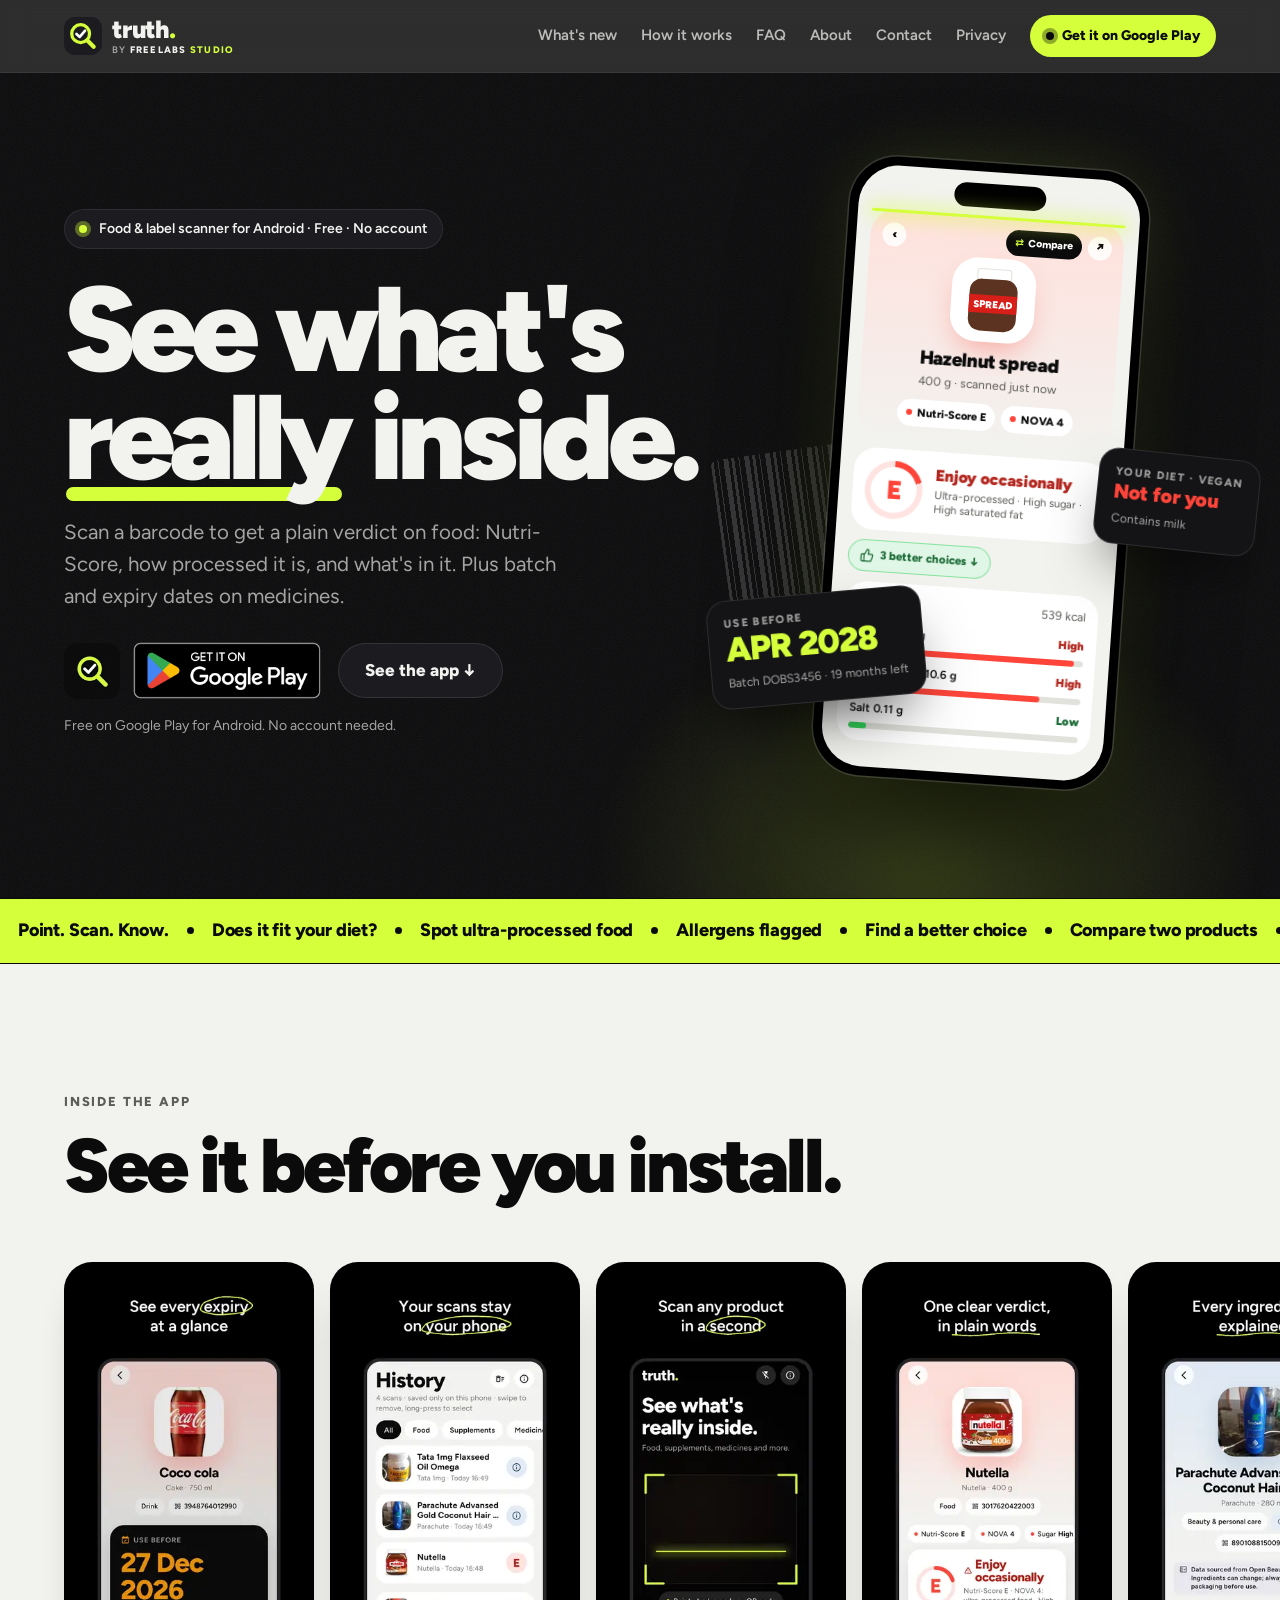
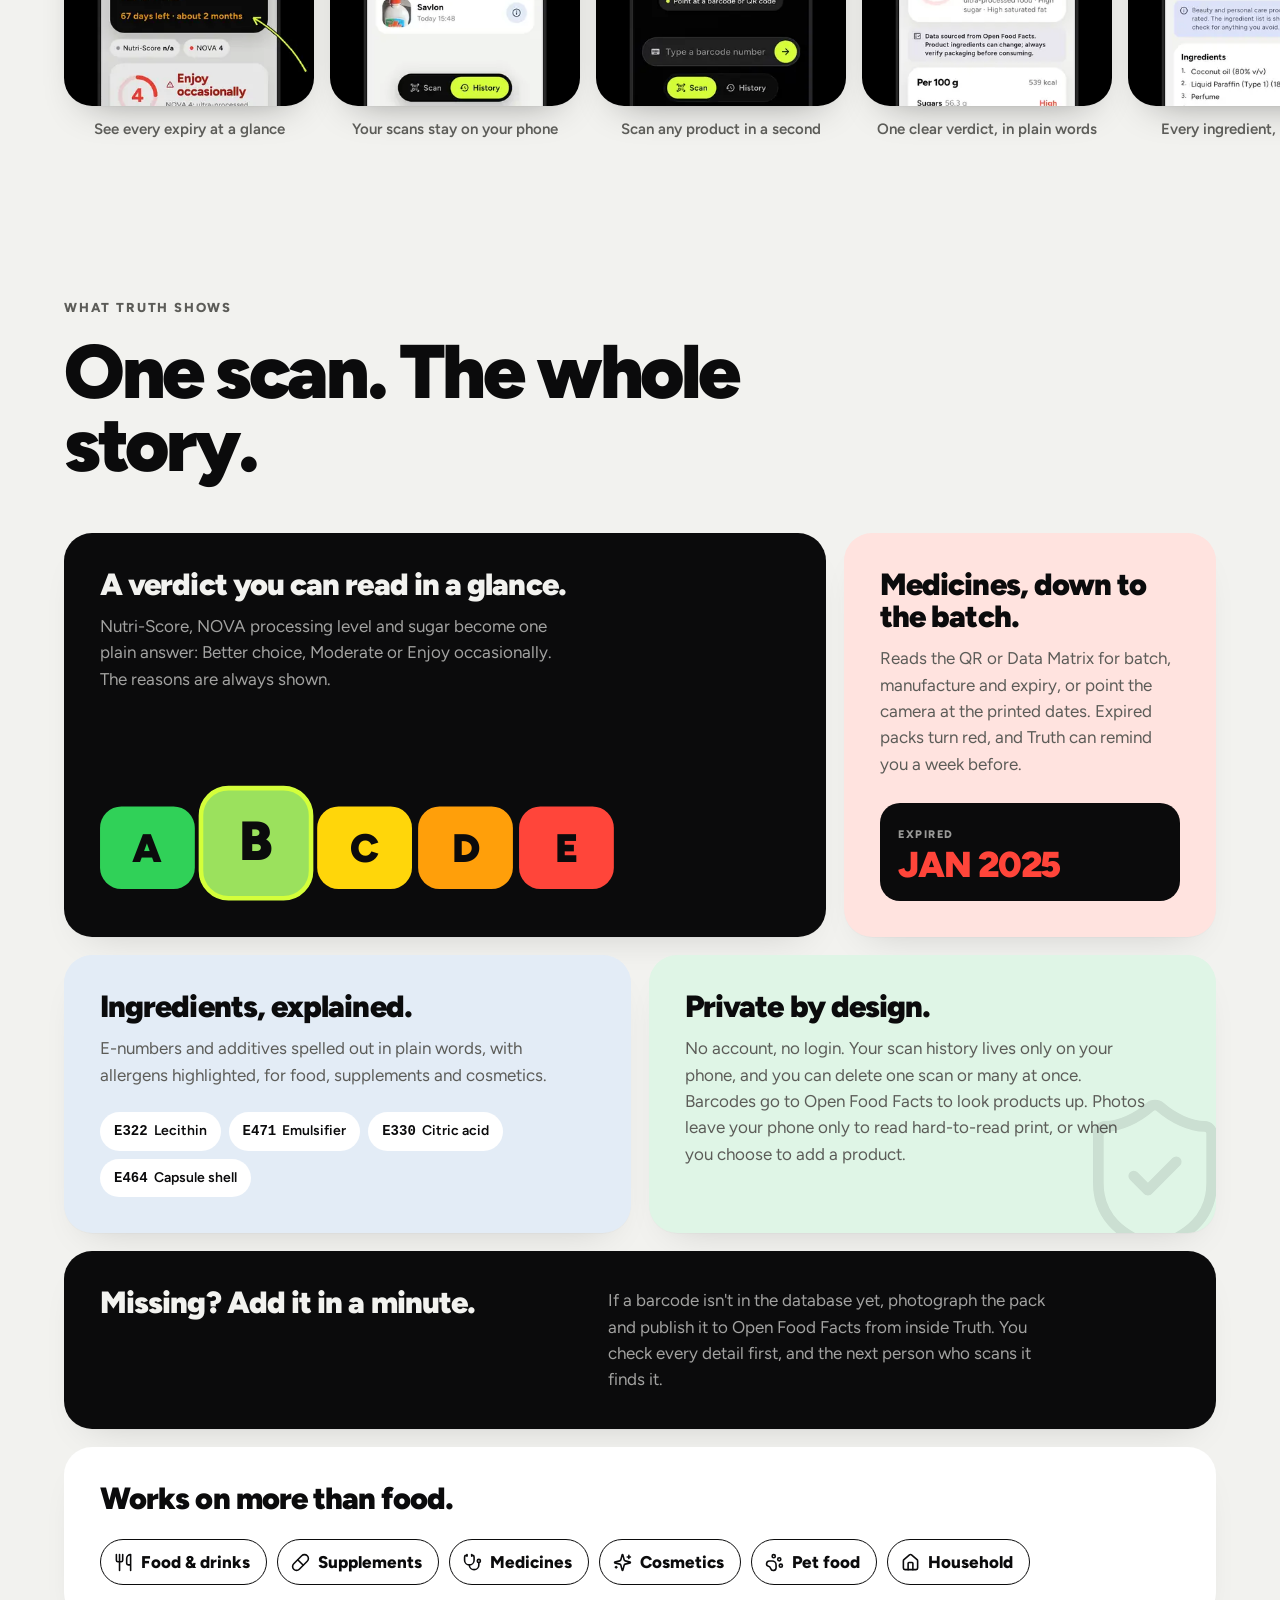
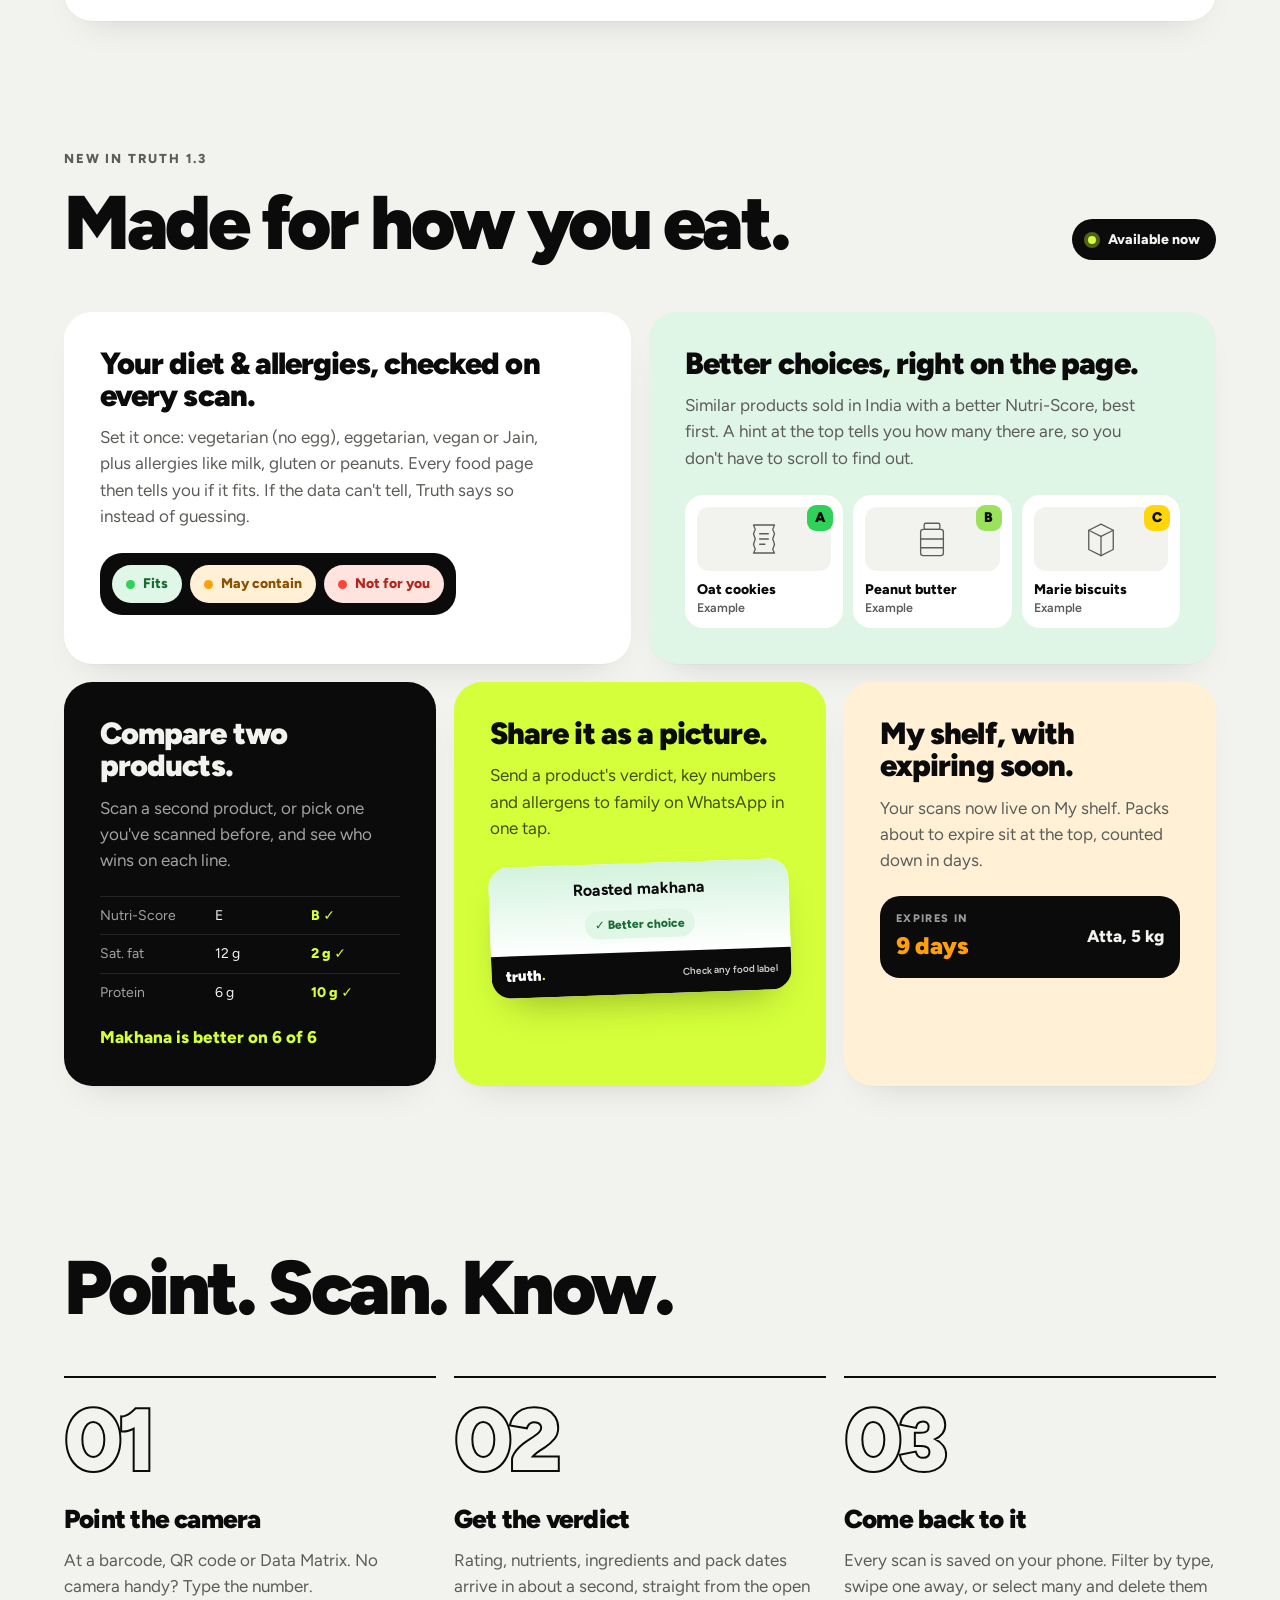
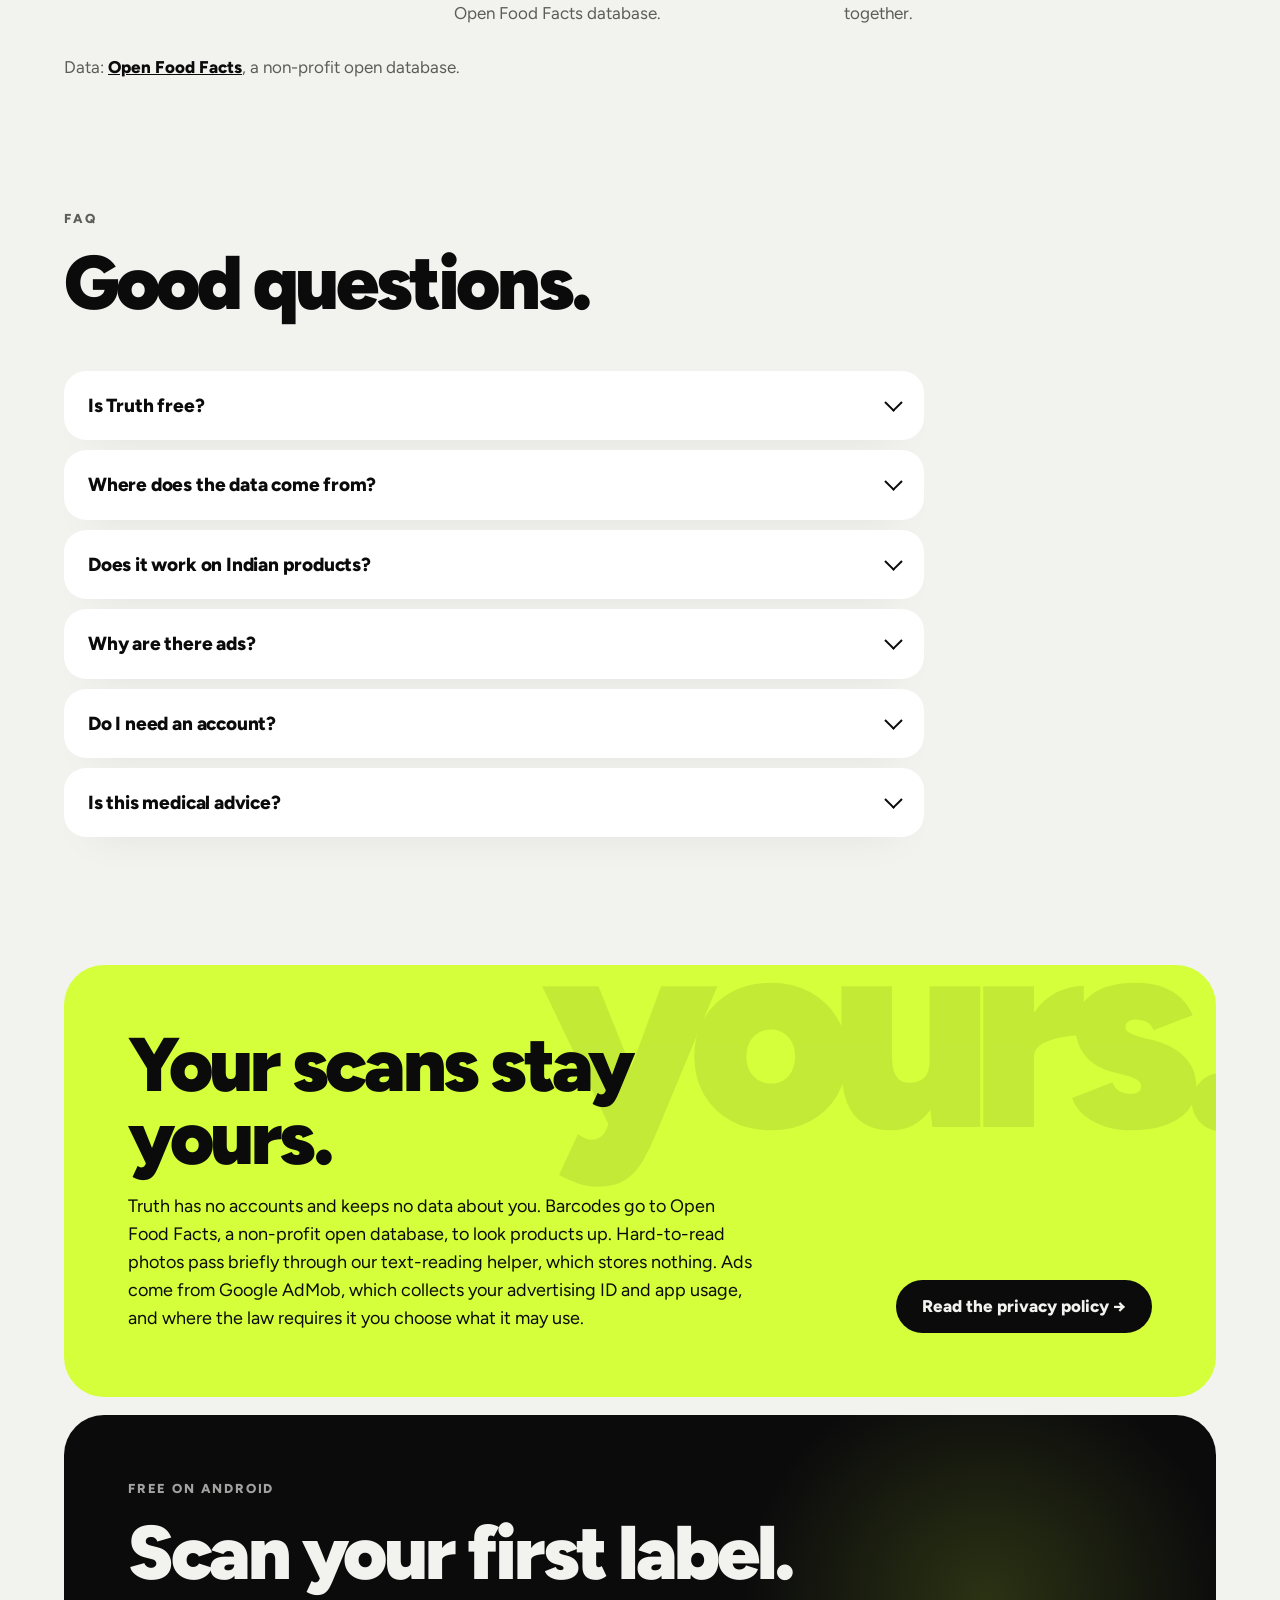
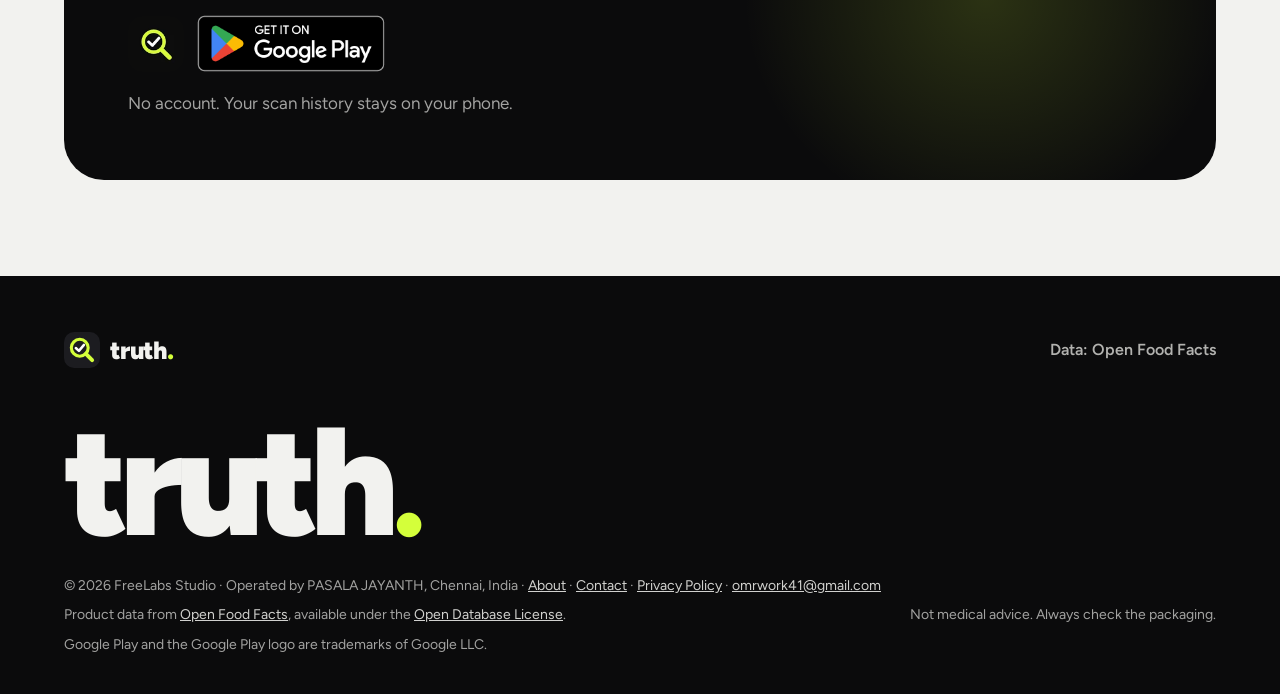
==== index.html @ 81591781 "Site redesign pass: real Play screenshots, official Play badge, restyled studio name, FAQ, shared na" ====
<!doctype html>
<html lang="en">
<head>
<meta charset="utf-8">
<meta name="viewport" content="width=device-width, initial-scale=1">
<title>Truth: See what's really inside</title>
<meta name="description" content="Truth by FreeLabs Studio scans barcodes and QR codes: a clear verdict on food, whether it fits your diet and allergies, better choices, and batch and expiry on medicines. Free, no account.">
<meta name="theme-color" content="#0B0B0C">
<link rel="canonical" href="https://truth.freefinance.site/">
<meta property="og:type" content="website">
<meta property="og:site_name" content="Truth">
<meta property="og:title" content="Truth: See what's really inside">
<meta property="og:description" content="Scan any barcode. Get the verdict, the ingredients and the expiry, in about a second.">
<meta property="og:url" content="https://truth.freefinance.site/">
<meta property="og:image" content="https://truth.freefinance.site/assets/og.png">
<meta property="og:image:width" content="1200">
<meta property="og:image:height" content="630">
<meta property="og:image:alt" content="Truth logo beside the Truth app's scan screen, with the words See what's really inside">
<meta name="twitter:card" content="summary_large_image">
<link rel="icon" href="data:image/svg+xml,%3Csvg xmlns='http://www.w3.org/2000/svg' viewBox='0 0 64 64'%3E%3Crect width='64' height='64' rx='18' fill='%230B0B0C'/%3E%3Ccircle cx='28' cy='28' r='15' fill='none' stroke='%23D4FF3A' stroke-width='5.5'/%3E%3Cpath d='M39 39 L50 50' stroke='%23D4FF3A' stroke-width='7' stroke-linecap='round'/%3E%3Cpath d='M21 28.5 L26.5 33.5 L35.5 23' fill='none' stroke='%23fff' stroke-width='4.5' stroke-linecap='round' stroke-linejoin='round'/%3E%3C/svg%3E">
<link rel="icon" href="favicon.svg" type="image/svg+xml">
<link rel="alternate icon" href="favicon.ico" sizes="32x32">
<link rel="apple-touch-icon" href="apple-touch-icon.png">
<link rel="manifest" href="site.webmanifest">
<link rel="preconnect" href="https://fonts.googleapis.com">
<link rel="preconnect" href="https://fonts.gstatic.com" crossorigin>
<link href="https://fonts.googleapis.com/css2?family=Figtree:wght@400;600;800;900&display=swap" rel="stylesheet">
<script>document.documentElement.classList.add('js');</script>
<style>
  :root {
    --ink: #0B0B0C; --ink-2: #141416; --glass: #1C1C20; --paper: #F2F2EF; --card: #FFFFFF;
    --volt: #D4FF3A; --red: #FF453A; --green: #30D158; --amber: #FF9F0A; --blue: #5E8BC4;
    --muted: #5C5C58; --line: #E2E2DC; --on-ink-2: rgba(242,242,239,.66);
    --pad: clamp(20px, 5vw, 64px); --max: 1320px;
    --radius: 28px;
  }
  * { box-sizing: border-box; }
  html { -webkit-text-size-adjust: 100%; scroll-behavior: smooth; }
  body { margin: 0; background: var(--paper); color: var(--ink); font-family: Figtree, system-ui, sans-serif; font-size: 17px; line-height: 1.55; overflow-x: hidden; }
  a { color: inherit; }
  .wrap { max-width: var(--max); margin: 0 auto; padding-inline: var(--pad); }
  .eyebrow { font-size: 13px; font-weight: 800; letter-spacing: .14em; text-transform: uppercase; color: var(--muted); margin: 0 0 18px; }
  .ic { width: 24px; height: 24px; fill: none; stroke: currentColor; stroke-width: 2; stroke-linecap: round; stroke-linejoin: round; flex: none; }

  /* ---------- hero ---------- */
  .hero { position: relative; background: var(--ink); color: var(--paper); overflow: hidden; isolation: isolate; }
  .hero::before { /* volt glow */
    content: ""; position: absolute; inset: auto -10% -40% 35%; height: 90%; z-index: -1;
    background: radial-gradient(closest-side, rgba(212,255,58,.20), transparent 70%); filter: blur(10px);
  }
  .hero::after { /* grain */
    content: ""; position: absolute; inset: 0; z-index: -1; opacity: .07; pointer-events: none;
    background-image: url("data:image/svg+xml,%3Csvg xmlns='http://www.w3.org/2000/svg' width='160' height='160'%3E%3Cfilter id='n'%3E%3CfeTurbulence type='fractalNoise' baseFrequency='.9' numOctaves='2' stitchTiles='stitch'/%3E%3C/filter%3E%3Crect width='100%25' height='100%25' filter='url(%23n)'/%3E%3C/svg%3E");
  }
  .hero-grid { display: grid; grid-template-columns: 1.15fr .85fr; align-items: center; gap: 48px; padding-top: clamp(40px, 7vw, 96px); padding-bottom: clamp(64px, 9vw, 128px); }
  .badge { display: inline-flex; align-items: center; gap: 12px; background: var(--glass); border: 1px solid rgba(255,255,255,.08); color: var(--paper); font-size: 14px; font-weight: 600; padding: 8px 14px; border-radius: 999px; }
  h1 { font-size: clamp(54px, 9.4vw, 138px); line-height: .9; letter-spacing: -.055em; font-weight: 900; margin: 26px 0 26px; }
  h1 .hl { position: relative; white-space: nowrap; }
  h1 .hl::after { content: ""; position: absolute; left: .02em; right: .04em; bottom: .06em; height: .12em; background: var(--volt); border-radius: 999px; transform-origin: left; animation: draw 1s .7s cubic-bezier(.2,.8,.2,1) both; z-index: -1; }
  .lede { font-size: clamp(18px, 1.6vw, 21px); color: var(--on-ink-2); max-width: 38ch; margin: 0 0 30px; }
  .get-row { display: flex; flex-wrap: wrap; align-items: center; gap: 14px; }
  .app-icon { width: 56px; height: 56px; border-radius: 14px; display: block; }
  .ctas { display: flex; flex-wrap: wrap; align-items: center; gap: 12px 18px; }
  .btn { display: inline-flex; align-items: center; justify-content: center; gap: 10px; font: 800 17px/1 Figtree, sans-serif; padding: 18px 26px; border-radius: 999px; text-decoration: none; transition: transform .15s ease, background .2s; }
  .btn:active { transform: scale(.97); }
  .btn-glass { background: var(--glass); color: var(--paper); border: 1px solid rgba(255,255,255,.1); }
  .btn-glass:hover { background: #26262B; }
  .btn-ink { background: var(--ink); color: var(--paper); }
  .btn-ink:hover { background: #26262B; }
  .play-note { margin: 16px 0 0; font-size: 14px; color: rgba(242,242,239,.66); }

  /* ---------- phone ---------- */
  .stage { position: relative; display: grid; place-items: center; min-height: 600px; }
  .barcode { position: absolute; width: 78%; height: 150px; top: 44%; left: -6%; opacity: .16; transform: rotate(-8deg);
    background: repeating-linear-gradient(90deg, #fff 0 3px, transparent 3px 7px, #fff 7px 8px, transparent 8px 13px, #fff 13px 18px, transparent 18px 21px); border-radius: 6px; }
  .phone { position: relative; width: 300px; height: 620px; border-radius: 48px; background: #000; padding: 9px; transform: rotate(4deg);
    box-shadow: 0 0 0 1.5px rgba(255,255,255,.14), 0 50px 120px -20px rgba(0,0,0,.8), 0 0 80px -20px rgba(212,255,58,.25);
    animation: float 7s ease-in-out infinite; }
  .screen { position: relative; height: 100%; border-radius: 40px; overflow: hidden; background: var(--paper); color: var(--ink); padding: 44px 14px 14px; display: flex; flex-direction: column; gap: 10px; }
  .notch { position: absolute; top: 12px; left: 50%; width: 92px; height: 24px; margin-left: -46px; border-radius: 20px; background: #000; z-index: 3; }
  .p-hero { border-radius: 26px; padding: 12px 12px 14px; text-align: center; background: linear-gradient(180deg, #FFE1DC, var(--paper)); }
  .p-top { display: flex; align-items: center; gap: 6px; margin-bottom: 4px; }
  .p-top .tap { width: 24px; height: 24px; border-radius: 50%; background: rgba(255,255,255,.85); display: grid; place-items: center; font-size: 12px; font-weight: 900; }
  .p-top .sp { flex: 1; }
  .p-top .cmp { background: var(--ink); color: #fff; font-size: 10.5px; font-weight: 800; border-radius: 999px; padding: 5px 9px; display: inline-flex; gap: 4px; align-items: center; }
  .p-top .cmp i { color: var(--volt); font-style: normal; }
  .p-better { align-self: flex-start; background: #E0F6E6; color: #1B6B36; border: 1px solid rgba(48,209,88,.5); border-radius: 999px; padding: 6px 11px; font-size: 11.5px; font-weight: 800; display: inline-flex; gap: 6px; align-items: center; animation: up .8s 1.6s cubic-bezier(.2,.8,.2,1) both; }
  .p-better .ic { width: 14px; height: 14px; }
  .p-photo { width: 84px; height: 84px; margin: 2px auto 10px; border-radius: 26px; background: #fff; display: grid; place-items: center; box-shadow: 0 14px 30px -10px rgba(255,69,58,.45); }
  .p-name { font-weight: 900; font-size: 19px; letter-spacing: -.02em; line-height: 1.1; }
  .p-meta { font-size: 12px; color: var(--muted); margin-top: 3px; }
  .p-pills { display: flex; gap: 6px; justify-content: center; margin-top: 9px; }
  .p-pill { font-size: 11px; font-weight: 800; background: #fff; border-radius: 999px; padding: 5px 9px; display: inline-flex; gap: 5px; align-items: center; }
  .p-pill i { width: 6px; height: 6px; border-radius: 50%; background: var(--red); display: inline-block; }
  .p-card { background: #fff; border-radius: 22px; padding: 12px; }
  .verdict { display: flex; align-items: center; gap: 12px; }
  .ring { --p: 20; width: 58px; height: 58px; border-radius: 50%; flex: none; display: grid; place-items: center; position: relative;
    background: conic-gradient(var(--red) calc(var(--p) * 1%), rgba(255,69,58,.15) 0); animation: ring 1.4s .6s cubic-bezier(.2,.8,.2,1) both; }
  .ring::before { content: ""; position: absolute; inset: 6px; border-radius: 50%; background: #fff; }
  .ring span { position: relative; font-weight: 900; font-size: 26px; color: var(--red); }
  .v-title { font-weight: 900; font-size: 16px; color: #B3261E; letter-spacing: -.01em; line-height: 1.15; }
  .v-sub { font-size: 11px; color: var(--muted); line-height: 1.35; margin-top: 3px; }
  .meters h4 { margin: 0 0 8px; font-size: 14px; font-weight: 900; display: flex; justify-content: space-between; }
  .meters h4 span { font-weight: 400; color: var(--muted); font-size: 12px; }
  .m-row { margin-top: 9px; }
  .m-top { display: flex; justify-content: space-between; font-size: 11.5px; font-weight: 600; }
  .m-top b { font-weight: 900; }
  .m-bar { height: 6px; border-radius: 6px; background: var(--line); margin-top: 5px; overflow: hidden; }
  .m-bar i { display: block; height: 100%; border-radius: 6px; transform-origin: left; animation: grow 1.2s cubic-bezier(.2,.8,.2,1) both; }
  .scanline { position: absolute; left: 14px; right: 14px; height: 3px; border-radius: 3px; background: var(--volt); z-index: 4;
    box-shadow: 0 0 18px 4px rgba(212,255,58,.55); animation: sweep 3.2s ease-in-out infinite; }
  .float-card { position: absolute; z-index: 5; background: var(--ink-2); border: 1px solid rgba(255,255,255,.1); color: var(--paper); border-radius: 20px; padding: 14px 16px; box-shadow: 0 30px 60px -20px rgba(0,0,0,.7); }
  .float-card small { display: block; font-size: 11px; font-weight: 800; letter-spacing: .12em; color: rgba(242,242,239,.62); }
  .float-card em { font-style: normal; font-size: 12px; color: rgba(242,242,239,.66); }
  .fc-expiry { left: -8%; bottom: 13%; transform: rotate(-5deg); animation: float 8s 1s ease-in-out infinite; }
  .fc-expiry strong { display: block; font-size: 34px; font-weight: 900; letter-spacing: -.03em; color: var(--volt); line-height: 1.05; }
  .fc-diet { right: -9%; top: 47%; transform: rotate(6deg); animation: float 9s .4s ease-in-out infinite; }
  .fc-diet strong { display: block; font-size: 20px; font-weight: 900; letter-spacing: -.02em; color: var(--red); line-height: 1.15; }

  /* ---------- ticker ---------- */
  .ticker { background: var(--volt); color: var(--ink); overflow: hidden; border-block: 1px solid var(--ink); }
  .ticker-track { display: flex; width: max-content; animation: marquee 38s linear infinite; }
  .ticker:hover .ticker-track { animation-play-state: paused; }
  .ticker-track span { display: inline-flex; align-items: center; gap: 18px; padding: 18px 0 18px 18px; font-weight: 800; font-size: 18px; white-space: nowrap; letter-spacing: -.01em; }
  .ticker-track span::after { content: ""; width: 7px; height: 7px; border-radius: 50%; background: var(--ink); }

  /* ---------- sections ---------- */
  section.wrap { padding-top: clamp(72px, 10vw, 128px); scroll-margin-top: 16px; }
  h2 { font-size: clamp(38px, 6vw, 76px); line-height: .96; letter-spacing: -.045em; font-weight: 900; margin: 0 0 clamp(32px, 4vw, 56px); max-width: 16ch; }

  /* ---------- screenshots ---------- */
  .strip { list-style: none; margin: 0 calc(var(--pad) * -1); padding: 8px var(--pad) 28px; display: flex; gap: 16px; overflow-x: auto; scroll-snap-type: x mandatory; scroll-padding-inline: var(--pad); -webkit-overflow-scrolling: touch; scrollbar-width: thin; }
  .strip li { flex: 0 0 72vw; max-width: 300px; scroll-snap-align: center; margin: 0; }
  .strip figure { margin: 0; }
  .strip img { display: block; width: 100%; height: auto; aspect-ratio: 9 / 16; border-radius: 28px; background: var(--ink); box-shadow: 0 1px 0 rgba(0,0,0,.02), 0 18px 40px -24px rgba(0,0,0,.45); }
  .strip figcaption { margin-top: 12px; font-size: 15px; font-weight: 600; color: var(--muted); text-align: center; }
  @media (min-width: 960px) {
    .strip { justify-content: safe center; }
    .strip li { flex-basis: 250px; }
  }

  /* ---------- tiles ---------- */
  .bento { display: grid; grid-template-columns: repeat(6, 1fr); gap: 18px; }
  .tile { background: var(--card); border-radius: var(--radius); padding: clamp(24px, 3vw, 36px); position: relative; overflow: hidden; box-shadow: 0 1px 0 rgba(0,0,0,.02), 0 18px 40px -24px rgba(0,0,0,.18); transition: transform .3s cubic-bezier(.2,.8,.2,1), box-shadow .3s; }
  .tile:hover { transform: translateY(-4px); box-shadow: 0 30px 60px -28px rgba(0,0,0,.28); }
  .tile h3 { font-size: clamp(24px, 2.4vw, 32px); letter-spacing: -.03em; line-height: 1.05; margin: 0 0 12px; font-weight: 900; }
  .tile p { margin: 0; color: var(--muted); max-width: 42ch; }
  .t-verdict { grid-column: span 4; background: var(--ink); color: var(--paper); display: flex; flex-direction: column; justify-content: space-between; gap: 28px; }
  .t-verdict p { color: var(--on-ink-2); }
  .scale { display: block; width: 100%; max-width: 520px; height: auto; }
  .t-med { grid-column: span 2; background: #FFE3DF; }
  .t-med .exp { margin-top: 26px; background: var(--ink); color: var(--paper); border-radius: 20px; padding: 16px 18px; }
  .t-med .exp small { font-size: 11px; font-weight: 800; letter-spacing: .14em; color: rgba(242,242,239,.62); }
  .t-med .exp strong { display: block; font-size: 36px; font-weight: 900; color: var(--red); letter-spacing: -.03em; line-height: 1.1; }
  .t-ingr { grid-column: span 3; background: #E3ECF6; }
  .codes { display: flex; flex-wrap: wrap; gap: 8px; margin-top: 24px; }
  .codes span { background: #fff; border-radius: 999px; padding: 8px 14px; font-size: 14px; font-weight: 600; }
  .codes span b { font-family: ui-monospace, SFMono-Regular, Menlo, monospace; font-weight: 800; margin-right: 6px; }
  .t-private { grid-column: span 3; background: #DFF5E6; }
  .t-private p { position: relative; }
  .lock { position: absolute; right: -24px; bottom: -28px; width: 170px; height: 170px; opacity: .09; stroke-width: 1.5; }
  .t-missing { grid-column: span 6; background: var(--ink); color: var(--paper); display: grid; grid-template-columns: 1fr 1.2fr; gap: 12px 32px; align-items: start; }
  .t-missing h3 { margin: 0; }
  .t-missing p { color: var(--on-ink-2); }
  .t-kinds { grid-column: span 6; display: flex; flex-wrap: wrap; align-items: center; justify-content: space-between; gap: 24px; }
  .kinds { display: flex; flex-wrap: wrap; gap: 10px; }
  .kinds span { border: 1.5px solid var(--ink); border-radius: 999px; padding: 9px 16px 9px 13px; font-weight: 800; display: inline-flex; align-items: center; gap: 8px; }
  .kinds .ic { width: 19px; height: 19px; }

  /* ---------- what's new ---------- */
  .new-head { display: flex; flex-wrap: wrap; align-items: end; justify-content: space-between; gap: 16px 32px; margin-bottom: clamp(32px, 4vw, 56px); }
  .new-head h2 { margin: 0; }
  .soon { display: inline-flex; align-items: center; gap: 12px; background: var(--ink); color: var(--paper); font-size: 14px; font-weight: 800; padding: 10px 16px; border-radius: 999px; }
  .t-diet { grid-column: span 3; }
  .t-better { grid-column: span 3; background: #DFF5E6; }
  .t-compare { grid-column: span 2; background: var(--ink); color: var(--paper); }
  .t-compare p { color: var(--on-ink-2); }
  .t-share { grid-column: span 2; background: var(--volt); }
  .t-share p { color: rgba(11,11,12,.72); }
  .t-shelf { grid-column: span 2; background: #FFF0D6; }
  .mini { margin-top: 24px; background: var(--ink); border-radius: 22px; padding: 12px; display: flex; flex-wrap: wrap; gap: 8px; width: fit-content; max-width: 100%; }
  .pill { border-radius: 999px; padding: 8px 14px; font-size: 14px; font-weight: 800; display: inline-flex; align-items: center; gap: 8px; }
  .pill i { width: 9px; height: 9px; border-radius: 50%; display: inline-block; }
  .pill.ok { background: #E0F6E6; color: #1B6B36; } .pill.ok i { background: var(--green); }
  .pill.may { background: #FFF0D6; color: #8A5200; } .pill.may i { background: var(--amber); }
  .pill.no { background: #FFE3DF; color: #B3261E; } .pill.no i { background: var(--red); }
  .alts { margin-top: 24px; display: grid; grid-template-columns: repeat(3, 1fr); gap: 10px; }
  .alt { background: #fff; border-radius: 18px; padding: 12px; font-size: 14px; font-weight: 800; line-height: 1.25; position: relative; }
  .alt .g { position: absolute; top: 10px; right: 10px; width: 26px; height: 26px; border-radius: 9px; display: grid; place-items: center; color: var(--ink); font-weight: 900; font-size: 14px; }
  .alt .img { height: 64px; border-radius: 12px; background: var(--paper); margin-bottom: 10px; display: grid; place-items: center; color: var(--muted); }
  .alt .img svg { width: 42px; height: 42px; fill: none; stroke: currentColor; stroke-width: 1.5; stroke-linecap: round; stroke-linejoin: round; }
  .alt small { display: block; font-weight: 600; color: var(--muted); margin-top: 2px; font-size: 12.5px; }
  .cmp-rows { margin-top: 22px; font-size: 14px; }
  .cmp-row { display: grid; grid-template-columns: 1.2fr 1fr 1fr; gap: 8px; padding: 8px 0; border-top: 1px solid rgba(255,255,255,.1); }
  .cmp-row span:first-child { color: var(--on-ink-2); }
  .cmp-row .win { color: var(--volt); font-weight: 800; }
  .cmp-sum { margin-top: 12px; font-weight: 800; color: var(--volt); }
  .share-mock { margin-top: 22px; background: #fff; border-radius: 20px; overflow: hidden; box-shadow: 0 20px 40px -20px rgba(0,0,0,.35); transform: rotate(-2deg); }
  .share-mock .top { padding: 14px; text-align: center; background: linear-gradient(180deg, #D3F3DD, #fff); }
  .share-mock .top b { display: block; font-size: 16px; }
  .share-mock .top span { display: inline-block; margin-top: 8px; background: #E0F6E6; color: #1B6B36; font-weight: 800; font-size: 12px; padding: 5px 10px; border-radius: 999px; }
  .share-mock .foot { background: var(--ink); color: #fff; padding: 9px 14px; font-weight: 900; display: flex; justify-content: space-between; align-items: center; font-size: 15px; }
  .share-mock .foot b { color: var(--volt); }
  .share-mock .foot small { font-size: 10px; font-weight: 600; opacity: .8; }
  .soon-row { margin-top: 22px; background: var(--ink); color: var(--paper); border-radius: 20px; padding: 14px 16px; display: flex; justify-content: space-between; align-items: center; gap: 12px; }
  .soon-row small { display: block; font-size: 11px; font-weight: 800; letter-spacing: .12em; color: rgba(242,242,239,.62); }
  .soon-row strong { font-size: 24px; font-weight: 900; color: var(--amber); letter-spacing: -.02em; }
  .soon-row span { font-weight: 800; }
  @media (max-width: 960px) {
    .t-verdict, .t-med, .t-ingr, .t-private, .t-missing, .t-kinds, .t-diet, .t-better, .t-compare, .t-share, .t-shelf { grid-column: span 6; }
    .t-missing { grid-template-columns: 1fr; }
  }
  @media (max-width: 480px) {
    .alts { grid-template-columns: 1fr; }
    .alt { display: grid; grid-template-columns: 64px 1fr; gap: 12px; align-items: center; padding-right: 44px; }
    .alt .img { margin: 0; height: 56px; }
    .alt .g { top: 50%; margin-top: -13px; }
  }

  /* ---------- steps ---------- */
  .steps { display: grid; grid-template-columns: repeat(3, 1fr); gap: 18px; }
  .step { border-top: 2px solid var(--ink); padding-top: 22px; }
  .step .n { font-size: clamp(64px, 7vw, 104px); font-weight: 900; line-height: .9; letter-spacing: -.06em; -webkit-text-stroke: 2px var(--ink); color: transparent; margin-bottom: 18px; transition: color .3s; }
  .step:hover .n { color: var(--volt); }
  .step h3 { font-size: 26px; letter-spacing: -.03em; margin: 0 0 8px; font-weight: 900; }
  .step p { margin: 0; color: var(--muted); max-width: 34ch; }
  .credit { margin: 28px 0 0; color: var(--muted); }
  .credit a { color: var(--ink); font-weight: 800; }
  @media (max-width: 820px) { .steps { grid-template-columns: 1fr; gap: 36px; } }

  /* ---------- FAQ ---------- */
  .faq { display: grid; gap: 10px; max-width: 860px; }
  .faq details { background: var(--card); border-radius: 22px; box-shadow: 0 18px 40px -30px rgba(0,0,0,.25); }
  .faq summary { cursor: pointer; list-style: none; padding: 20px 24px; font-weight: 800; font-size: 19px; letter-spacing: -.01em; display: flex; justify-content: space-between; align-items: center; gap: 16px; border-radius: 22px; }
  .faq summary::-webkit-details-marker { display: none; }
  .faq summary::after { content: ""; width: 11px; height: 11px; border-right: 2.5px solid var(--ink); border-bottom: 2.5px solid var(--ink); transform: rotate(45deg) translate(-2px, -2px); transition: transform .2s; flex: none; }
  .faq details[open] summary::after { transform: rotate(-135deg) translate(-2px, -2px); }
  .faq p { margin: 0; padding: 0 24px 22px; color: var(--muted); max-width: 66ch; }

  /* ---------- privacy band ---------- */
  .band { margin-top: clamp(72px, 10vw, 128px); }
  .band-card { background: var(--volt); border-radius: 40px; padding: clamp(32px, 5vw, 72px); display: grid; grid-template-columns: 1.3fr auto; gap: 32px; align-items: end; position: relative; overflow: hidden; }
  .band-card h2 { margin-bottom: 18px; max-width: 12ch; }
  .band-card p { margin: 0; max-width: 52ch; font-size: 18px; }
  .band-card .big { position: absolute; right: -2%; top: -18%; font-size: clamp(160px, 22vw, 320px); font-weight: 900; letter-spacing: -.08em; line-height: 1; opacity: .08; pointer-events: none; }
  @media (max-width: 820px) { .band-card { grid-template-columns: 1fr; } }

  /* ---------- final call to action ---------- */
  .cta { margin-top: 18px; }
  .cta-card { background: var(--ink); color: var(--paper); border-radius: 40px; padding: clamp(32px, 5vw, 72px); position: relative; overflow: hidden; isolation: isolate; }
  .cta-card::before { content: ""; position: absolute; right: -10%; top: -40%; width: 60%; height: 180%; z-index: -1; background: radial-gradient(closest-side, rgba(212,255,58,.16), transparent 70%); }
  .cta-card .eyebrow { color: rgba(242,242,239,.66); }
  .cta-card h2 { margin-bottom: 26px; }
  .cta-card p.note { margin: 18px 0 0; color: var(--on-ink-2); }

  /* ---------- reveal ---------- */
  .js .reveal { opacity: 0; transform: translateY(24px); transition: opacity .8s cubic-bezier(.2,.8,.2,1), transform .8s cubic-bezier(.2,.8,.2,1); }
  .js .reveal.in { opacity: 1; transform: none; }
  .hero .up { animation: up .9s cubic-bezier(.2,.8,.2,1) both; }
  .hero .up:nth-child(2) { animation-delay: .08s; } .hero .up:nth-child(3) { animation-delay: .16s; } .hero .up:nth-child(4) { animation-delay: .24s; } .hero .up:nth-child(5) { animation-delay: .32s; }

  @keyframes up { from { opacity: 0; transform: translateY(28px); } }
  @keyframes draw { from { transform: scaleX(0); } }
  @keyframes float { 0%,100% { translate: 0 0; } 50% { translate: 0 -12px; } }
  @keyframes sweep { 0%,100% { top: 60px; } 50% { top: calc(100% - 30px); } }
  @keyframes ring { from { --p: 0; } }
  @keyframes grow { from { transform: scaleX(0); } }
  @keyframes marquee { to { transform: translateX(-50%); } }
  @property --p { syntax: "<number>"; inherits: false; initial-value: 20; }

  @media (max-width: 960px) {
    .hero-grid { grid-template-columns: 1fr; }
    .stage { min-height: 560px; }
    .fc-expiry { left: 0; } .fc-diet { right: 0; top: 50%; }
  }
  @media (max-width: 420px) {
    .phone { transform: rotate(3deg) scale(.9); }
    .fc-expiry { left: -4px; bottom: 6%; }
    .fc-diet { display: none; } /* it would cover the verdict */
    .badge { font-size: 12.5px; gap: 10px; padding: 8px 12px; }
  }
  @media (prefers-reduced-motion: reduce) {
    *, *::before, *::after { animation: none !important; transition: none !important; }
    html { scroll-behavior: auto; }
    .ticker-track { animation: none !important; }
    .js .reveal { opacity: 1; transform: none; }
    .scanline { display: none; }
  }
</style>
<link rel="stylesheet" href="assets/site.css">
</head>
<body>
<a class="skip" href="#content">Skip to content</a>

<nav class="nav" aria-label="Main">
  <div class="wrap">
    <a class="brand" href="./" aria-label="Truth home, by FreeLabs Studio">
      <svg viewBox="0 0 64 64" aria-hidden="true"><rect width="64" height="64" rx="18" fill="#1C1C20"/><circle cx="28" cy="28" r="15" fill="none" stroke="#D4FF3A" stroke-width="5.5"/><path d="M39 39 L50 50" stroke="#D4FF3A" stroke-width="7" stroke-linecap="round"/><path d="M21 28.5 L26.5 33.5 L35.5 23" fill="none" stroke="#fff" stroke-width="4.5" stroke-linecap="round" stroke-linejoin="round"/></svg>
      <span class="brand-text"><span class="wordmark">truth<b>.</b></span><span class="by">by <b>FreeLabs</b> <i>Studio</i></span></span>
    </a>
    <div class="nav-links">
      <a class="link" href="#new">What's new</a>
      <a class="link" href="#how">How it works</a>
      <a class="link" href="#faq">FAQ</a>
      <a class="link" href="about.html">About</a>
      <a class="link" href="contact.html">Contact</a>
      <a class="link" href="privacy.html">Privacy</a>
      <a class="chip-play" href="https://play.google.com/store/apps/details?id=com.foodscanrate.app" target="_blank" rel="noopener"><span class="dot"></span><span class="long">Get it on Google Play</span><span class="short">Get the app</span></a>
      <details class="menu">
        <summary aria-label="Menu"><svg class="ic" viewBox="0 0 24 24" aria-hidden="true"><path d="M4 6h16M4 12h16M4 18h16"/></svg></summary>
        <div class="menu-panel">
          <a href="#new">What's new</a>
          <a href="#how">How it works</a>
          <a href="#faq">FAQ</a>
          <a href="about.html">About</a>
          <a href="contact.html">Contact</a>
          <a href="privacy.html">Privacy</a>
        </div>
      </details>
    </div>
  </div>
</nav>

<header class="hero">
  <div class="wrap hero-grid">
    <div>
      <span class="badge up"><span class="dot"></span>Food &amp; label scanner for Android · Free · No account</span>
      <h1 class="up">See what's <span class="hl">really</span> inside.</h1>
      <p class="lede up">Scan a barcode to get a plain verdict on food: Nutri-Score, how processed it is, and what's in it. Plus batch and expiry dates on medicines.</p>
      <div class="ctas up">
        <span class="get-row">
          <img class="app-icon" src="assets/icon-96.webp" width="56" height="56" alt="Truth app icon">
          <a class="play-badge" href="https://play.google.com/store/apps/details?id=com.foodscanrate.app" target="_blank" rel="noopener"><img src="assets/google-play-badge.png" width="215" height="83" alt="Get it on Google Play"></a>
        </span>
        <a class="btn btn-glass" href="#screens">See the app ↓</a>
      </div>
      <p class="play-note up">Free on Google Play for Android. No account needed.</p>
    </div>

    <div class="stage" aria-hidden="true">
      <div class="barcode"></div>
      <div class="phone">
        <div class="screen">
          <div class="notch"></div>
          <div class="scanline"></div>
          <div class="p-hero">
            <div class="p-top"><span class="tap">‹</span><span class="sp"></span><span class="cmp"><i>⇄</i>Compare</span><span class="tap">↗</span></div>
            <div class="p-photo">
              <svg width="58" height="66" viewBox="0 0 58 66"><rect x="12" y="2" width="34" height="11" rx="3" fill="#fff" stroke="#E2E2DC"/><rect x="5" y="12" width="48" height="52" rx="12" fill="#5B3320"/><rect x="5" y="28" width="48" height="18" fill="#D81E18"/><text x="29" y="41" font-family="Figtree" font-weight="900" font-size="10" fill="#fff" text-anchor="middle">SPREAD</text></svg>
            </div>
            <div class="p-name">Hazelnut spread</div>
            <div class="p-meta">400 g · scanned just now</div>
            <div class="p-pills"><span class="p-pill"><i></i>Nutri-Score E</span><span class="p-pill"><i></i>NOVA 4</span></div>
          </div>
          <div class="p-card verdict">
            <div class="ring"><span>E</span></div>
            <div><div class="v-title">Enjoy occasionally</div><div class="v-sub">Ultra-processed · High sugar · High saturated fat</div></div>
          </div>
          <div class="p-better"><svg class="ic" viewBox="0 0 24 24"><path d="M7 10v12"/><path d="M15 5.88 14 10h5.83a2 2 0 0 1 1.92 2.56l-2.33 8A2 2 0 0 1 17.5 22H4a2 2 0 0 1-2-2v-8a2 2 0 0 1 2-2h2.76a2 2 0 0 0 1.79-1.11L12 2a3.13 3.13 0 0 1 3 3.88Z"/></svg>3 better choices ↓</div>
          <div class="p-card meters">
            <h4>Per 100 g <span>539 kcal</span></h4>
            <div class="m-row"><div class="m-top">Sugars 56.3 g <b style="color:#B3261E">High</b></div><div class="m-bar"><i style="width:96%;background:var(--red);animation-delay:.9s"></i></div></div>
            <div class="m-row"><div class="m-top">Saturated fat 10.6 g <b style="color:#B3261E">High</b></div><div class="m-bar"><i style="width:82%;background:var(--red);animation-delay:1.05s"></i></div></div>
            <div class="m-row"><div class="m-top">Salt 0.11 g <b style="color:#1B6B36">Low</b></div><div class="m-bar"><i style="width:8%;background:var(--green);animation-delay:1.2s"></i></div></div>
          </div>
        </div>
      </div>
      <div class="float-card fc-expiry"><small>USE BEFORE</small><strong>APR 2028</strong><em>Batch DOBS3456 · 19 months left</em></div>
      <div class="float-card fc-diet"><small>YOUR DIET · VEGAN</small><strong>Not for you</strong><em>Contains milk</em></div>
    </div>
  </div>
</header>

<div class="ticker" aria-hidden="true">
  <div class="ticker-track">
    <span>Point. Scan. Know.</span><span>Does it fit your diet?</span><span>Spot ultra-processed food</span><span>Allergens flagged</span><span>Find a better choice</span><span>Compare two products</span><span>Know what expires next</span><span>Batch and expiry on medicines</span><span>Share the verdict on WhatsApp</span><span>No account needed</span>
    <span>Point. Scan. Know.</span><span>Does it fit your diet?</span><span>Spot ultra-processed food</span><span>Allergens flagged</span><span>Find a better choice</span><span>Compare two products</span><span>Know what expires next</span><span>Batch and expiry on medicines</span><span>Share the verdict on WhatsApp</span><span>No account needed</span>
  </div>
</div>

<main id="content">
  <section id="screens" class="wrap">
    <p class="eyebrow reveal">Inside the app</p>
    <h2 class="reveal">See it before you install.</h2>
    <ul class="strip reveal" tabindex="0" aria-label="Truth app screenshots, scroll sideways">
      <li><figure><img src="assets/screens/expiry-360.webp" srcset="assets/screens/expiry-360.webp 360w, assets/screens/expiry-720.webp 720w" sizes="(min-width: 960px) 250px, min(72vw, 300px)" width="360" height="640" loading="lazy" decoding="async" alt="Truth app showing a Use before date of 27 Dec 2026 on a scanned drink"><figcaption>See every expiry at a glance</figcaption></figure></li>
      <li><figure><img src="assets/screens/history-360.webp" srcset="assets/screens/history-360.webp 360w, assets/screens/history-720.webp 720w" sizes="(min-width: 960px) 250px, min(72vw, 300px)" width="360" height="640" loading="lazy" decoding="async" alt="Truth app listing four scanned products saved on the phone, with their ratings"><figcaption>Your scans stay on your phone</figcaption></figure></li>
      <li><figure><img src="assets/screens/scan-360.webp" srcset="assets/screens/scan-360.webp 360w, assets/screens/scan-720.webp 720w" sizes="(min-width: 960px) 250px, min(72vw, 300px)" width="360" height="640" loading="lazy" decoding="async" alt="Truth scan screen with a camera frame and a box to type a barcode number"><figcaption>Scan any product in a second</figcaption></figure></li>
      <li><figure><img src="assets/screens/verdict-360.webp" srcset="assets/screens/verdict-360.webp 360w, assets/screens/verdict-720.webp 720w" sizes="(min-width: 960px) 250px, min(72vw, 300px)" width="360" height="640" loading="lazy" decoding="async" alt="Truth product page with a Nutri-Score E verdict reading Enjoy occasionally"><figcaption>One clear verdict, in plain words</figcaption></figure></li>
      <li><figure><img src="assets/screens/ingredients-360.webp" srcset="assets/screens/ingredients-360.webp 360w, assets/screens/ingredients-720.webp 720w" sizes="(min-width: 960px) 250px, min(72vw, 300px)" width="360" height="640" loading="lazy" decoding="async" alt="Truth product page for a hair oil, listing its ingredients"><figcaption>Every ingredient, explained</figcaption></figure></li>
      <li><figure><img src="assets/screens/label-360.webp" srcset="assets/screens/label-360.webp 360w, assets/screens/label-720.webp 720w" sizes="(min-width: 960px) 250px, min(72vw, 300px)" width="360" height="640" loading="lazy" decoding="async" alt="Truth form with ingredients and nutrition filled in from a photo of a label"><figcaption>Snap the label, it fills itself in</figcaption></figure></li>
      <li><figure><img src="assets/screens/reminder-360.webp" srcset="assets/screens/reminder-360.webp 360w, assets/screens/reminder-720.webp 720w" sizes="(min-width: 960px) 250px, min(72vw, 300px)" width="360" height="640" loading="lazy" decoding="async" alt="Truth asking whether to remind you before a pack expires"><figcaption>Get reminded before it expires</figcaption></figure></li>
    </ul>
  </section>

  <section id="features" class="wrap">
    <p class="eyebrow reveal">What Truth shows</p>
    <h2 class="reveal">One scan. The whole story.</h2>
    <div class="bento">
      <article class="tile t-verdict reveal">
        <div>
          <h3>A verdict you can read in a glance.</h3>
          <p>Nutri-Score, NOVA processing level and sugar become one plain answer: Better choice, Moderate or Enjoy occasionally. The reasons are always shown.</p>
        </div>
        <svg class="scale" viewBox="0 0 340 78" role="img" aria-label="Nutri-Score scale from A in green to E in red, with B highlighted">
          <g font-family="Figtree, sans-serif" font-weight="900" font-size="26" text-anchor="middle" fill="#0B0B0C">
            <rect x="0" y="16" width="62" height="54" rx="14" fill="#30D158"/><text x="31" y="52">A</text>
            <rect x="66" y="4" width="72" height="72" rx="18" fill="#9BE15D" stroke="#D4FF3A" stroke-width="3"/><text x="102" y="51" font-size="36">B</text>
            <rect x="142" y="16" width="62" height="54" rx="14" fill="#FFD60A"/><text x="173" y="52">C</text>
            <rect x="208" y="16" width="62" height="54" rx="14" fill="#FF9F0A"/><text x="239" y="52">D</text>
            <rect x="274" y="16" width="62" height="54" rx="14" fill="#FF453A"/><text x="305" y="52">E</text>
          </g>
        </svg>
      </article>
      <article class="tile t-med reveal">
        <h3>Medicines, down to the batch.</h3>
        <p>Reads the QR or Data Matrix for batch, manufacture and expiry, or point the camera at the printed dates. Expired packs turn red, and Truth can remind you a week before.</p>
        <div class="exp"><small>EXPIRED</small><strong>JAN 2025</strong></div>
      </article>
      <article class="tile t-ingr reveal">
        <h3>Ingredients, explained.</h3>
        <p>E-numbers and additives spelled out in plain words, with allergens highlighted, for food, supplements and cosmetics.</p>
        <div class="codes"><span><b>E322</b>Lecithin</span><span><b>E471</b>Emulsifier</span><span><b>E330</b>Citric acid</span><span><b>E464</b>Capsule shell</span></div>
      </article>
      <article class="tile t-private reveal">
        <h3>Private by design.</h3>
        <p>No account, no login. Your scan history lives only on your phone, and you can delete one scan or many at once. Barcodes go to Open Food Facts to look products up. Photos leave your phone only to read hard-to-read print, or when you choose to add a product.</p>
        <svg class="ic lock" viewBox="0 0 24 24" aria-hidden="true"><path d="M20 13c0 5-3.5 7.5-7.66 8.95a1 1 0 0 1-.67-.01C7.5 20.5 4 18 4 13V6a1 1 0 0 1 1-1c2 0 4.5-1.2 6.24-2.72a1.17 1.17 0 0 1 1.52 0C14.51 3.81 17 5 19 5a1 1 0 0 1 1 1z"/><path d="m9 12 2 2 4-4"/></svg>
      </article>
      <article class="tile t-missing reveal">
        <h3>Missing? Add it in a minute.</h3>
        <p>If a barcode isn't in the database yet, photograph the pack and publish it to Open Food Facts from inside Truth. You check every detail first, and the next person who scans it finds it.</p>
      </article>
      <article class="tile t-kinds reveal">
        <h3 style="margin:0">Works on more than food.</h3>
        <div class="kinds">
          <span><svg class="ic" viewBox="0 0 24 24" aria-hidden="true"><path d="M3 2v7c0 1.1.9 2 2 2h4a2 2 0 0 0 2-2V2"/><path d="M7 2v20"/><path d="M21 15V2a5 5 0 0 0-5 5v6c0 1.1.9 2 2 2h3Zm0 0v7"/></svg>Food &amp; drinks</span>
          <span><svg class="ic" viewBox="0 0 24 24" aria-hidden="true"><path d="m10.5 20.5 10-10a4.95 4.95 0 1 0-7-7l-10 10a4.95 4.95 0 1 0 7 7Z"/><path d="m8.5 8.5 7 7"/></svg>Supplements</span>
          <span><svg class="ic" viewBox="0 0 24 24" aria-hidden="true"><path d="M11 2v2"/><path d="M5 2v2"/><path d="M5 3H4a2 2 0 0 0-2 2v4a6 6 0 0 0 12 0V5a2 2 0 0 0-2-2h-1"/><path d="M8 15a6 6 0 0 0 12 0v-3"/><circle cx="20" cy="10" r="2"/></svg>Medicines</span>
          <span><svg class="ic" viewBox="0 0 24 24" aria-hidden="true"><path d="M9.937 15.5A2 2 0 0 0 8.5 14.063l-6.135-1.582a.5.5 0 0 1 0-.962L8.5 9.936A2 2 0 0 0 9.937 8.5l1.582-6.135a.5.5 0 0 1 .963 0L14.063 8.5A2 2 0 0 0 15.5 9.937l6.135 1.581a.5.5 0 0 1 0 .964L15.5 14.063a2 2 0 0 0-1.437 1.437l-1.582 6.135a.5.5 0 0 1-.963 0z"/><path d="M20 3v4"/><path d="M22 5h-4"/><path d="M4 17v2"/><path d="M5 18H3"/></svg>Cosmetics</span>
          <span><svg class="ic" viewBox="0 0 24 24" aria-hidden="true"><circle cx="11" cy="4" r="2"/><circle cx="18" cy="8" r="2"/><circle cx="20" cy="16" r="2"/><path d="M9 10a5 5 0 0 1 5 5v3.5a3.5 3.5 0 0 1-6.84 1.045Q6.52 17.48 4.46 16.84A3.5 3.5 0 0 1 5.5 10Z"/></svg>Pet food</span>
          <span><svg class="ic" viewBox="0 0 24 24" aria-hidden="true"><path d="M15 21v-8a1 1 0 0 0-1-1h-4a1 1 0 0 0-1 1v8"/><path d="M3 10a2 2 0 0 1 .709-1.528l7-5.999a2 2 0 0 1 2.582 0l7 5.999A2 2 0 0 1 21 10v9a2 2 0 0 1-2 2H5a2 2 0 0 1-2-2z"/></svg>Household</span>
        </div>
      </article>
    </div>
  </section>

  <section id="new" class="wrap">
    <div class="new-head">
      <div>
        <p class="eyebrow reveal">New in Truth 1.3</p>
        <h2 class="reveal">Made for how you eat.</h2>
      </div>
      <span class="soon reveal"><span class="dot"></span>Available now</span>
    </div>
    <div class="bento">
      <article class="tile t-diet reveal">
        <h3>Your diet &amp; allergies, checked on every scan.</h3>
        <p>Set it once: vegetarian (no egg), eggetarian, vegan or Jain, plus allergies like milk, gluten or peanuts. Every food page then tells you if it fits. If the data can't tell, Truth says so instead of guessing.</p>
        <div class="mini">
          <span class="pill ok"><i></i>Fits</span><span class="pill may"><i></i>May contain</span><span class="pill no"><i></i>Not for you</span>
        </div>
      </article>
      <article class="tile t-better reveal">
        <h3>Better choices, right on the page.</h3>
        <p>Similar products sold in India with a better Nutri-Score, best first. A hint at the top tells you how many there are, so you don't have to scroll to find out.</p>
        <div class="alts" aria-hidden="true">
          <div class="alt"><div class="img"><svg viewBox="0 0 48 48"><path d="M12 8h24l-2 5 2 5-2 6 2 6-2 6 2 4H12l2-4-2-6 2-6-2-6 2-5z"/><path d="M19 18h10M19 24h10M19 30h6"/></svg></div><span class="g" style="background:#30D158">A</span><div>Oat cookies<small>Example</small></div></div>
          <div class="alt"><div class="img"><svg viewBox="0 0 48 48"><rect x="15" y="6" width="18" height="7" rx="2"/><path d="M14 13h20a3 3 0 0 1 3 3v24a3 3 0 0 1-3 3H14a3 3 0 0 1-3-3V16a3 3 0 0 1 3-3z"/><path d="M11 24h26M11 34h26"/></svg></div><span class="g" style="background:#9BE15D">B</span><div>Peanut butter<small>Example</small></div></div>
          <div class="alt"><div class="img"><svg viewBox="0 0 48 48"><path d="M10 14 24 7l14 7v22l-14 7-14-7z"/><path d="m10 14 14 7 14-7"/><path d="M24 21v22"/></svg></div><span class="g" style="background:#FFD60A">C</span><div>Marie biscuits<small>Example</small></div></div>
        </div>
      </article>
      <article class="tile t-compare reveal">
        <h3>Compare two products.</h3>
        <p>Scan a second product, or pick one you've scanned before, and see who wins on each line.</p>
        <div class="cmp-rows" aria-hidden="true">
          <div class="cmp-row"><span>Nutri-Score</span><span>E</span><span class="win">B ✓</span></div>
          <div class="cmp-row"><span>Sat. fat</span><span>12 g</span><span class="win">2 g ✓</span></div>
          <div class="cmp-row"><span>Protein</span><span>6 g</span><span class="win">10 g ✓</span></div>
        </div>
        <div class="cmp-sum">Makhana is better on 6 of 6</div>
      </article>
      <article class="tile t-share reveal on-volt">
        <h3>Share it as a picture.</h3>
        <p>Send a product's verdict, key numbers and allergens to family on WhatsApp in one tap.</p>
        <div class="share-mock" aria-hidden="true">
          <div class="top"><b>Roasted makhana</b><span>✓ Better choice</span></div>
          <div class="foot"><span>truth<b>.</b></span><small>Check any food label</small></div>
        </div>
      </article>
      <article class="tile t-shelf reveal">
        <h3>My shelf, with expiring soon.</h3>
        <p>Your scans now live on My shelf. Packs about to expire sit at the top, counted down in days.</p>
        <div class="soon-row"><div><small>EXPIRES IN</small><strong>9 days</strong></div><span>Atta, 5 kg</span></div>
      </article>
    </div>
  </section>

  <section id="how" class="wrap">
    <p class="eyebrow reveal">How it works</p>
    <h2 class="reveal">Point. Scan. Know.</h2>
    <div class="steps">
      <div class="step reveal"><div class="n">01</div><h3>Point the camera</h3><p>At a barcode, QR code or Data Matrix. No camera handy? Type the number.</p></div>
      <div class="step reveal"><div class="n">02</div><h3>Get the verdict</h3><p>Rating, nutrients, ingredients and pack dates arrive in about a second, straight from the open Open Food Facts database.</p></div>
      <div class="step reveal"><div class="n">03</div><h3>Come back to it</h3><p>Every scan is saved on your phone. Filter by type, swipe one away, or select many and delete them together.</p></div>
    </div>
    <p class="credit reveal">Data: <a href="https://world.openfoodfacts.org">Open Food Facts</a>, a non-profit open database.</p>
  </section>

  <section id="faq" class="wrap">
    <p class="eyebrow reveal">FAQ</p>
    <h2 class="reveal">Good questions.</h2>
    <div class="faq reveal">
      <details><summary>Is Truth free?</summary><p>Yes. Truth is free on Google Play, with no purchases or subscriptions. It is supported by ads.</p></details>
      <details><summary>Where does the data come from?</summary><p>From Open Food Facts, a non-profit open database built by people around the world. It can be incomplete or out of date, so always check the pack.</p></details>
      <details><summary>Does it work on Indian products?</summary><p>Yes, if the product is in Open Food Facts. Many are, but not all. If yours is missing, you can add it with a few photos from inside Truth.</p></details>
      <details><summary>Why are there ads?</summary><p>Ads from Google AdMob keep the app free. The <a href="privacy.html">privacy policy</a> explains what they collect and the choices you have.</p></details>
      <details><summary>Do I need an account?</summary><p>No. There is no login, and your scan history stays on your phone.</p></details>
      <details><summary>Is this medical advice?</summary><p>No. Ratings and product details are general information only. Always check the packaging, especially for allergies, and ask a doctor or pharmacist about your health.</p></details>
    </div>
  </section>

  <div class="wrap band">
    <div class="band-card reveal on-volt">
      <div class="big" aria-hidden="true">yours.</div>
      <div>
        <h2>Your scans stay yours.</h2>
        <p>Truth has no accounts and keeps no data about you. Barcodes go to Open Food Facts, a non-profit open database, to look products up. Hard-to-read photos pass briefly through our text-reading helper, which stores nothing. Ads come from Google AdMob, which collects your advertising ID and app usage, and where the law requires it you choose what it may use.</p>
      </div>
      <a class="btn btn-ink" href="privacy.html">Read the privacy policy →</a>
    </div>
  </div>

  <div class="wrap cta">
    <div class="cta-card reveal">
      <p class="eyebrow">Free on Android</p>
      <h2>Scan your first label.</h2>
      <span class="get-row">
        <img class="app-icon" src="assets/icon-96.webp" width="56" height="56" loading="lazy" decoding="async" alt="Truth app icon">
        <a class="play-badge" href="https://play.google.com/store/apps/details?id=com.foodscanrate.app" target="_blank" rel="noopener"><img src="assets/google-play-badge.png" width="215" height="83" loading="lazy" decoding="async" alt="Get it on Google Play"></a>
      </span>
      <p class="note">No account. Your scan history stays on your phone.</p>
    </div>
  </div>
</main>

<footer>
  <div class="wrap">
    <div class="f-top">
      <a class="brand" href="./" aria-label="Truth home">
        <svg viewBox="0 0 64 64" aria-hidden="true"><rect width="64" height="64" rx="18" fill="#1C1C20"/><circle cx="28" cy="28" r="15" fill="none" stroke="#D4FF3A" stroke-width="5.5"/><path d="M39 39 L50 50" stroke="#D4FF3A" stroke-width="7" stroke-linecap="round"/><path d="M21 28.5 L26.5 33.5 L35.5 23" fill="none" stroke="#fff" stroke-width="4.5" stroke-linecap="round" stroke-linejoin="round"/></svg>
        <span class="wordmark">truth<b>.</b></span>
      </a>
      <div class="f-links">
        <a href="https://world.openfoodfacts.org">Data: Open Food Facts</a>
      </div>
    </div>
    <p class="f-big" aria-hidden="true">truth<b>.</b></p>
    <div class="f-small">
      <span class="f-line">© 2026 FreeLabs Studio · Operated by PASALA JAYANTH, Chennai, India · <a href="about.html">About</a> · <a href="contact.html">Contact</a> · <a href="privacy.html">Privacy Policy</a> · <a href="mailto:omrwork41@gmail.com">omrwork41@gmail.com</a></span>
      <span>Product data from <a href="https://world.openfoodfacts.org">Open Food Facts</a>, available under the <a href="https://opendatacommons.org/licenses/odbl/1-0/">Open Database License</a>.</span>
      <span>Not medical advice. Always check the packaging.</span>
      <span class="f-tm">Google Play and the Google Play logo are trademarks of Google LLC.</span>
    </div>
  </div>
</footer>

<script>
  // Fade sections in as they scroll into view; what is already on screen shows at once.
  (function () {
    var items = document.querySelectorAll('.reveal');
    if (!('IntersectionObserver' in window)) { items.forEach(function (el) { el.classList.add('in'); }); return; }
    var io = new IntersectionObserver(function (entries) {
      entries.forEach(function (e) { if (e.isIntersecting) { e.target.classList.add('in'); io.unobserve(e.target); } });
    }, { rootMargin: '0px 0px -10% 0px' });
    items.forEach(function (el) {
      if (el.getBoundingClientRect().top < window.innerHeight) el.classList.add('in'); else io.observe(el);
    });
  })();
</script>
</body>
</html>
---- assets/site.css ----
/* Shared by every page: nav, menu, footer, Play badge, focus and skip link. */
html { scroll-padding-top: 96px; }
.skip { position: absolute; left: 12px; top: -60px; z-index: 40; background: var(--volt); color: var(--ink); font-weight: 800; padding: 10px 16px; border-radius: 12px; text-decoration: none; }
.skip:focus { top: 12px; }
:focus-visible { outline: 3px solid var(--volt); outline-offset: 3px; border-radius: 12px; }
.on-volt :focus-visible, .chip-play:focus-visible { outline-color: var(--ink); }
.chip-play:focus-visible { outline-color: var(--paper); }

.nav { position: sticky; top: 0; z-index: 20; background: rgba(11,11,12,.85); backdrop-filter: blur(14px); -webkit-backdrop-filter: blur(14px); border-bottom: 1px solid rgba(255,255,255,.06); }
.nav .wrap { display: flex; align-items: center; justify-content: space-between; gap: 12px; height: 72px; }
.brand { display: flex; align-items: center; gap: 10px; text-decoration: none; color: var(--paper); flex: none; }
.brand svg { width: 38px; height: 38px; flex: none; }
.brand-text { display: grid; gap: 3px; }
.wordmark { font-weight: 900; font-size: 25px; letter-spacing: -.03em; line-height: 1; }
.wordmark b { color: var(--volt); font-weight: 900; }
.by { font-size: 9.5px; font-weight: 600; letter-spacing: .13em; text-transform: uppercase; color: rgba(242,242,239,.62); line-height: 1; white-space: nowrap; }
.by b { font-weight: 800; color: var(--paper); }
.by i { font-style: normal; font-weight: 800; color: var(--volt); }

.nav-links { display: flex; align-items: center; gap: 24px; }
.nav-links a.link { color: rgba(242,242,239,.72); text-decoration: none; font-weight: 600; font-size: 15px; transition: color .2s; }
.nav-links a.link:hover { color: var(--paper); }
.chip-play { display: inline-flex; align-items: center; gap: 8px; background: var(--volt); color: var(--ink); font-weight: 800; font-size: 14px; padding: 10px 16px; border-radius: 999px; white-space: nowrap; text-decoration: none; }
.chip-play .short { display: none; }
.back { color: rgba(242,242,239,.72); text-decoration: none; font-weight: 600; font-size: 15px; white-space: nowrap; display: none; }
.back:hover { color: var(--paper); }

/* The small blinking dot, as on the scanner's "ready" light. */
.dot { width: 8px; height: 8px; border-radius: 50%; background: var(--volt); flex: none; position: relative; animation: blink 1.6s ease-in-out infinite; }
.dot::after { content: ""; position: absolute; inset: -4px; border-radius: 50%; background: inherit; opacity: .35; animation: ping 1.6s ease-out infinite; }
.chip-play .dot { background: var(--ink); }
@keyframes blink { 0%, 100% { opacity: 1; } 50% { opacity: .35; } }
@keyframes ping { 0% { transform: scale(.6); opacity: .5; } 100% { transform: scale(2); opacity: 0; } }

.menu { position: relative; display: none; }
.menu summary { list-style: none; cursor: pointer; width: 44px; height: 44px; display: grid; place-items: center; border-radius: 12px; color: var(--paper); }
.menu summary::-webkit-details-marker { display: none; }
.menu summary svg { width: 24px; height: 24px; }
.menu-panel { position: absolute; right: 0; top: 52px; min-width: 220px; background: var(--ink); border: 1px solid rgba(255,255,255,.12); border-radius: 20px; padding: 8px; display: grid; box-shadow: 0 30px 60px -20px rgba(0,0,0,.7); }
.menu-panel a { color: var(--paper); text-decoration: none; font-weight: 600; padding: 12px 14px; border-radius: 12px; }
.menu-panel a:hover { background: rgba(255,255,255,.08); }

@media (max-width: 1000px) {
  .nav-links { gap: 6px; }
  .nav-links a.link { display: none; }
  .menu { display: block; }
  .subpage .chip-play { display: none; }
  .subpage .back { display: inline; }
}
@media (max-width: 420px) {
  .nav .wrap { gap: 6px; }
  .brand { gap: 8px; }
  .nav .brand svg { width: 34px; height: 34px; }
  .by { letter-spacing: .08em; }
  .menu summary { width: 40px; }
  .chip-play { font-size: 13px; padding: 9px 12px; }
  .chip-play .long { display: none; }
  .chip-play .short { display: inline; }
}

/* The PNG carries a clear space of 16% of its height; these margins make the visible badge 56px (48px on phones). */
.play-badge { display: inline-block; line-height: 0; border-radius: 10px; }
.play-badge img { display: block; height: 83px; width: auto; margin: -14px; }
@media (max-width: 420px) { .play-badge img { height: 71px; margin: -12px; } }

footer { background: var(--ink); color: var(--paper); margin-top: clamp(56px, 8vw, 96px); padding: 56px 0 40px; font-size: 14px; }
footer .wrap { display: block; }
footer .brand svg { width: 36px; height: 36px; }
.f-top { display: flex; flex-wrap: wrap; justify-content: space-between; gap: 24px; align-items: center; }
.f-links { display: flex; flex-wrap: wrap; gap: 12px 28px; font-size: 16px; }
.f-links a { color: rgba(242,242,239,.72); text-decoration: none; font-weight: 600; }
.f-links a:hover { color: var(--paper); }
.f-big { font-size: clamp(56px, 12vw, 180px); font-weight: 900; letter-spacing: -.06em; line-height: .85; margin: 48px 0 0; color: var(--paper); }
.f-big b { color: var(--volt); }
.f-small { margin-top: 28px; display: flex; flex-wrap: wrap; gap: 8px 24px; justify-content: space-between; color: rgba(242,242,239,.66); }
.f-small a { color: rgba(242,242,239,.86); }
.f-line, .f-tm { flex-basis: 100%; }

@media (prefers-reduced-motion: reduce) {
  .dot, .dot::after { animation: none; }
  .dot::after { display: none; }
}
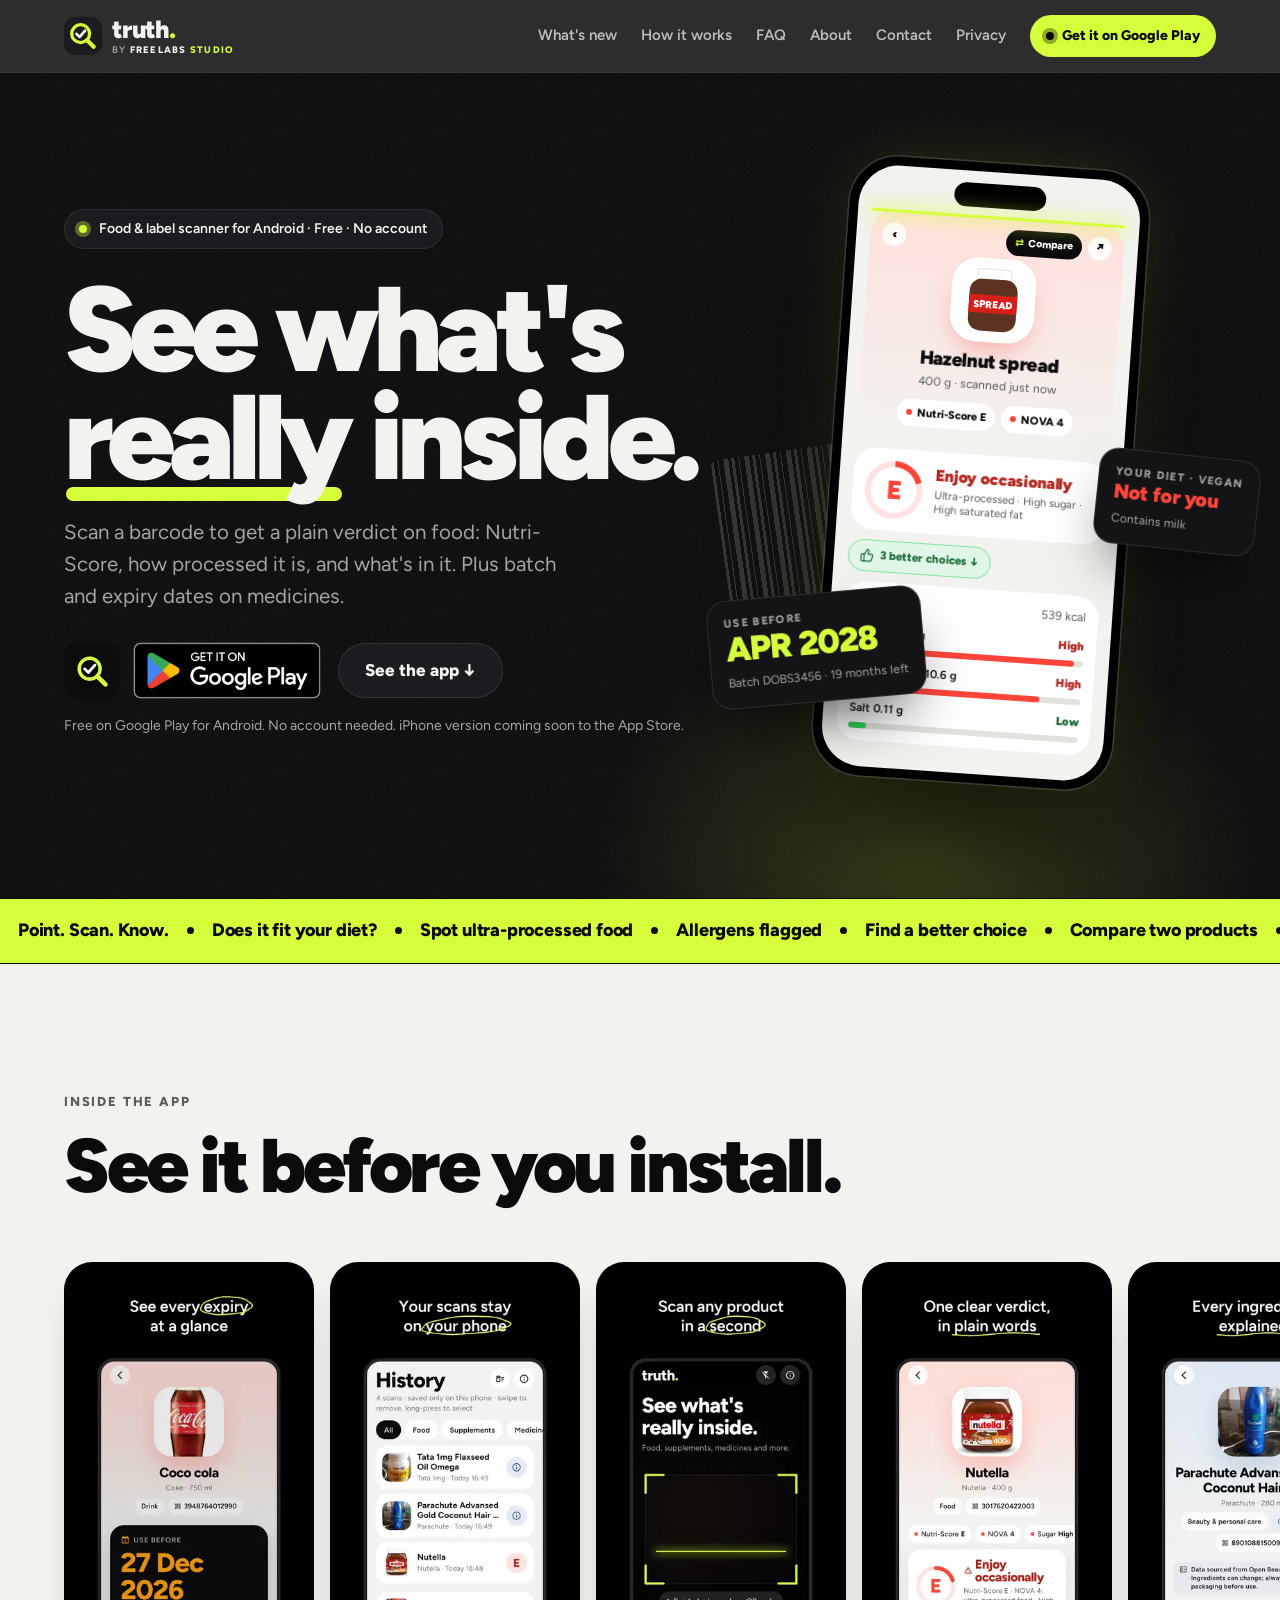
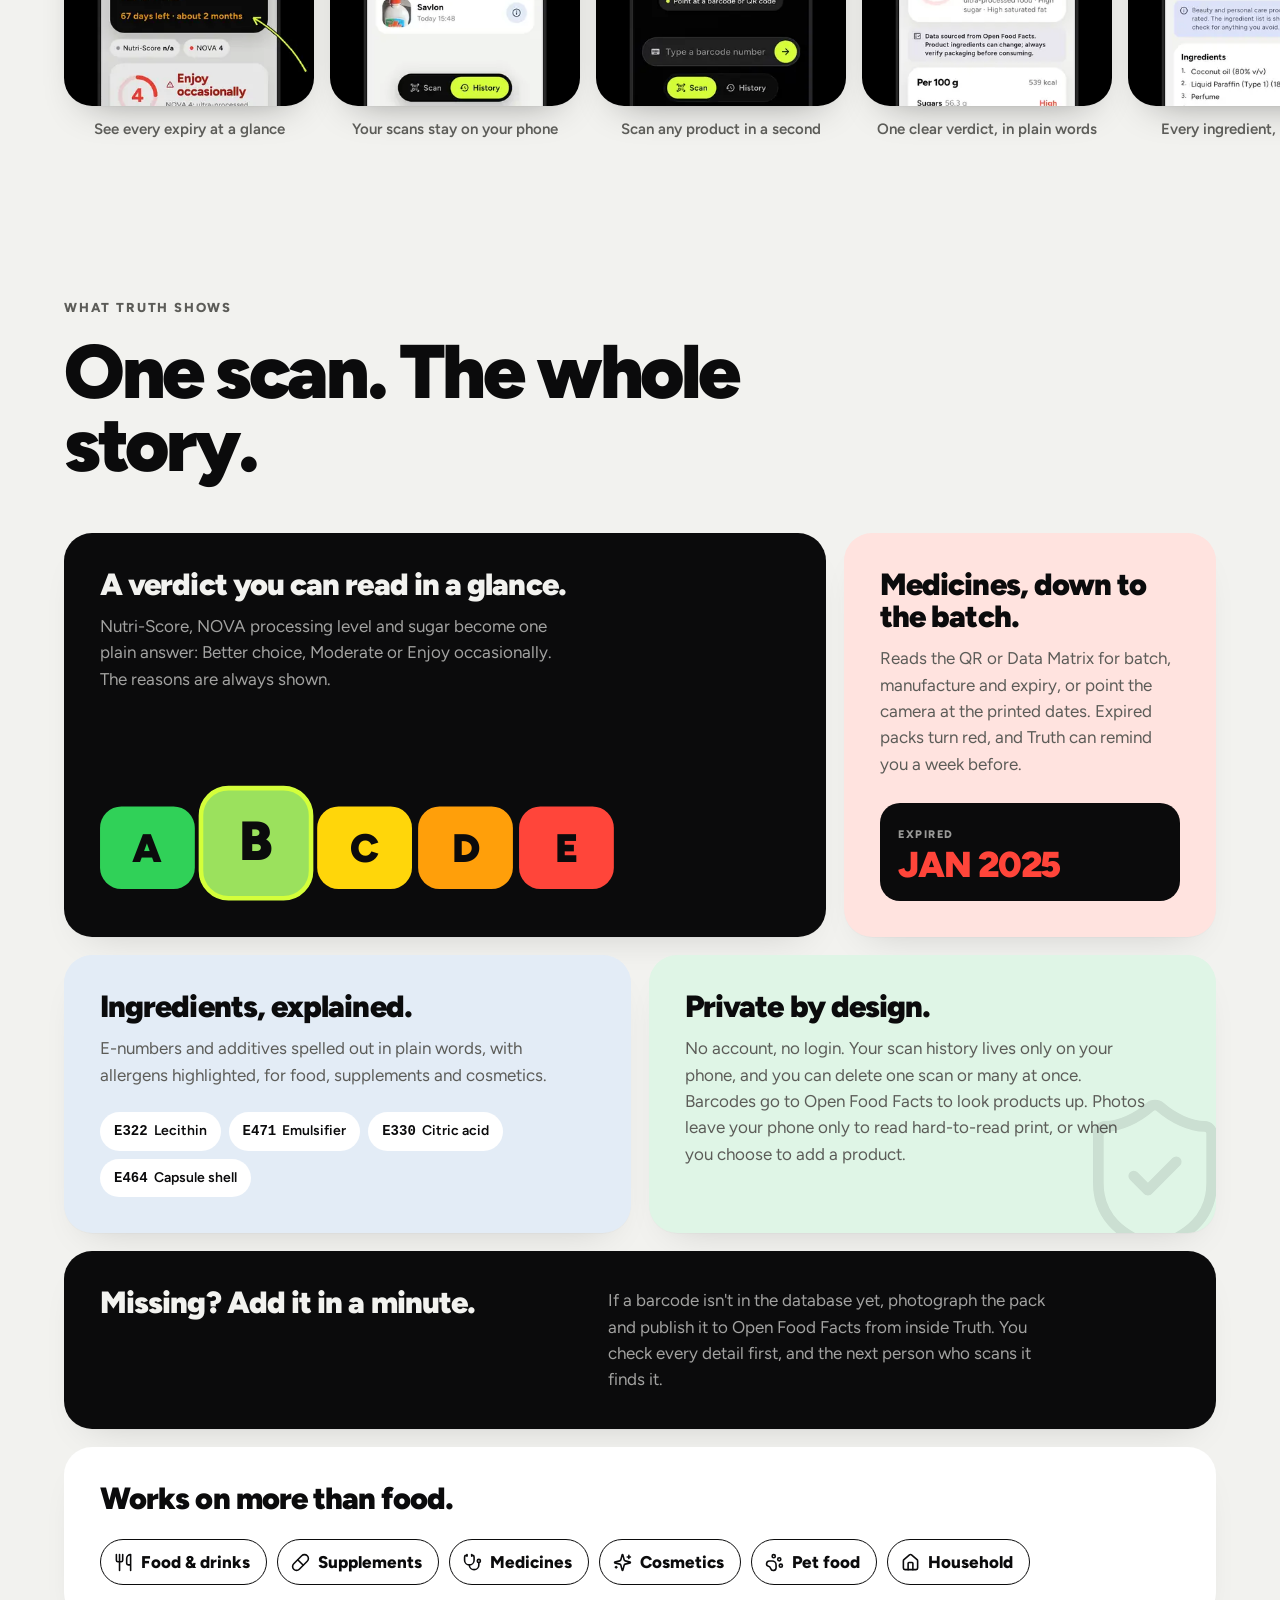
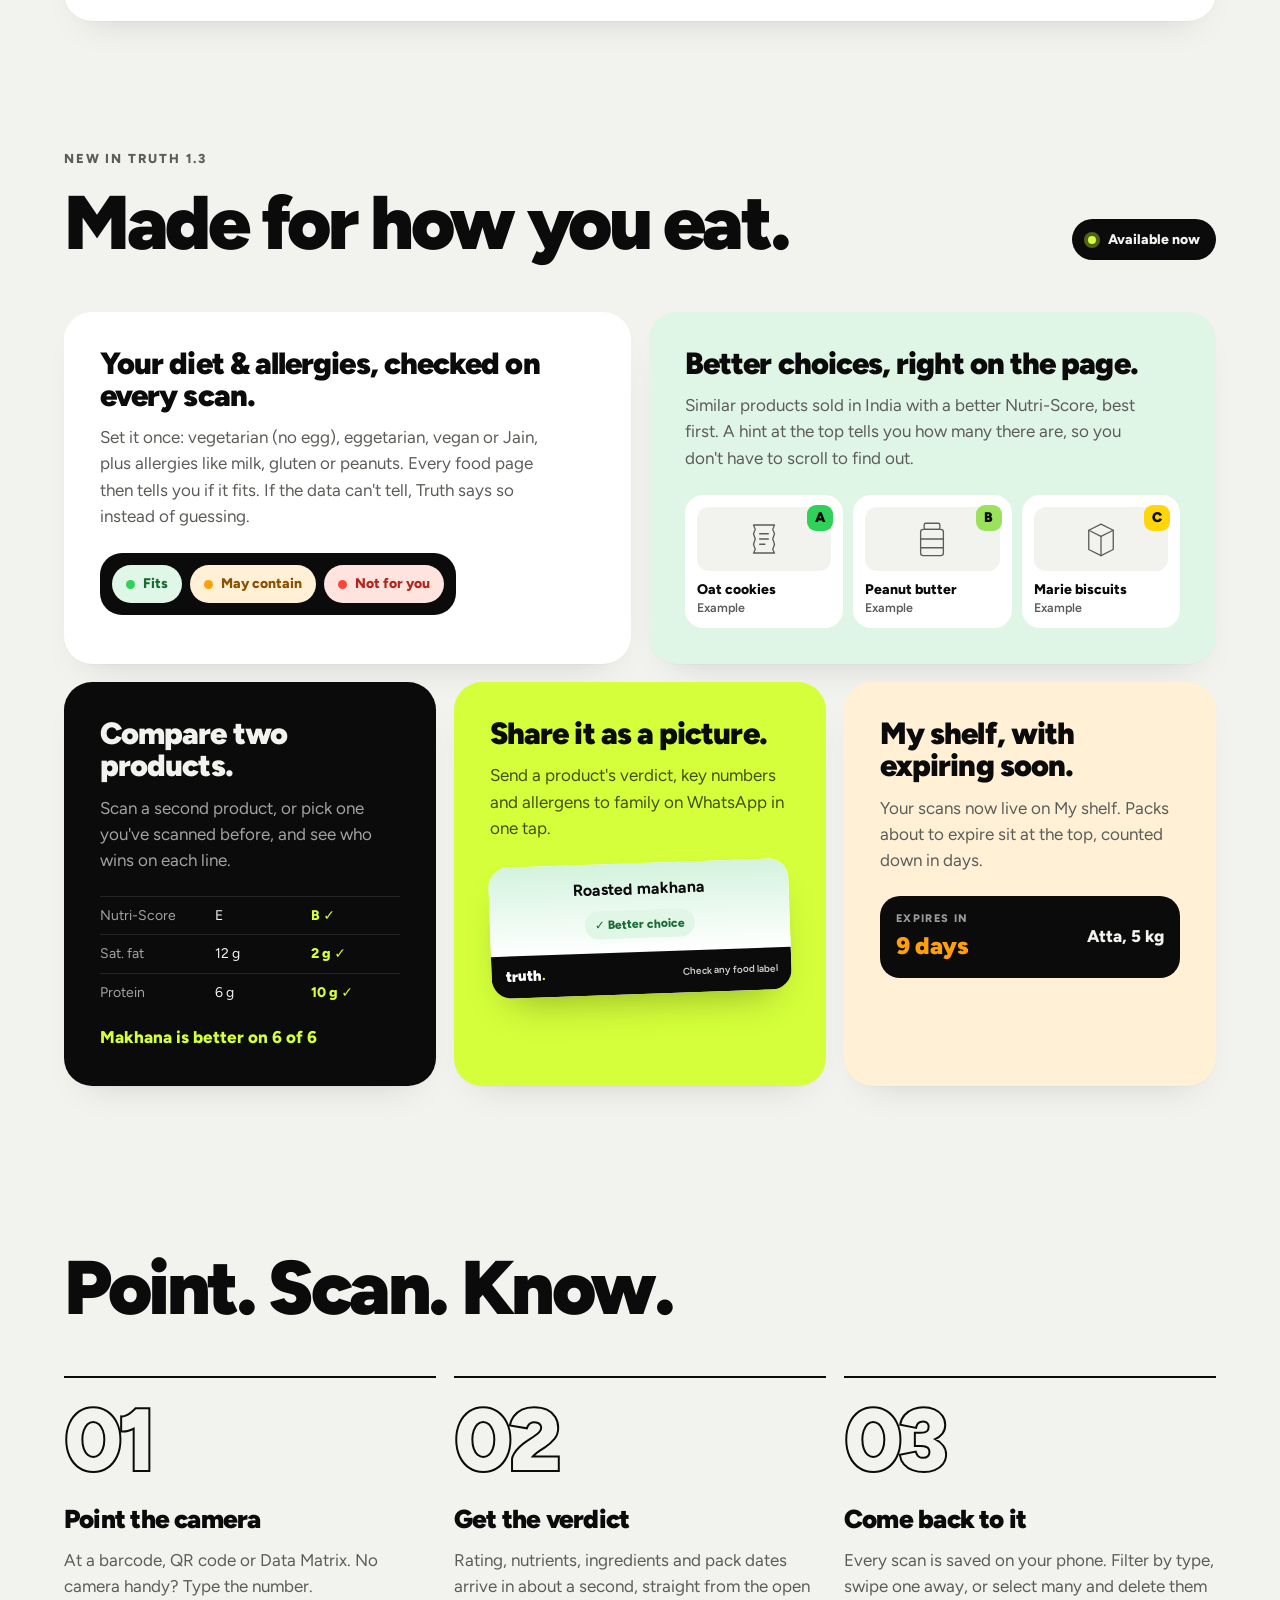
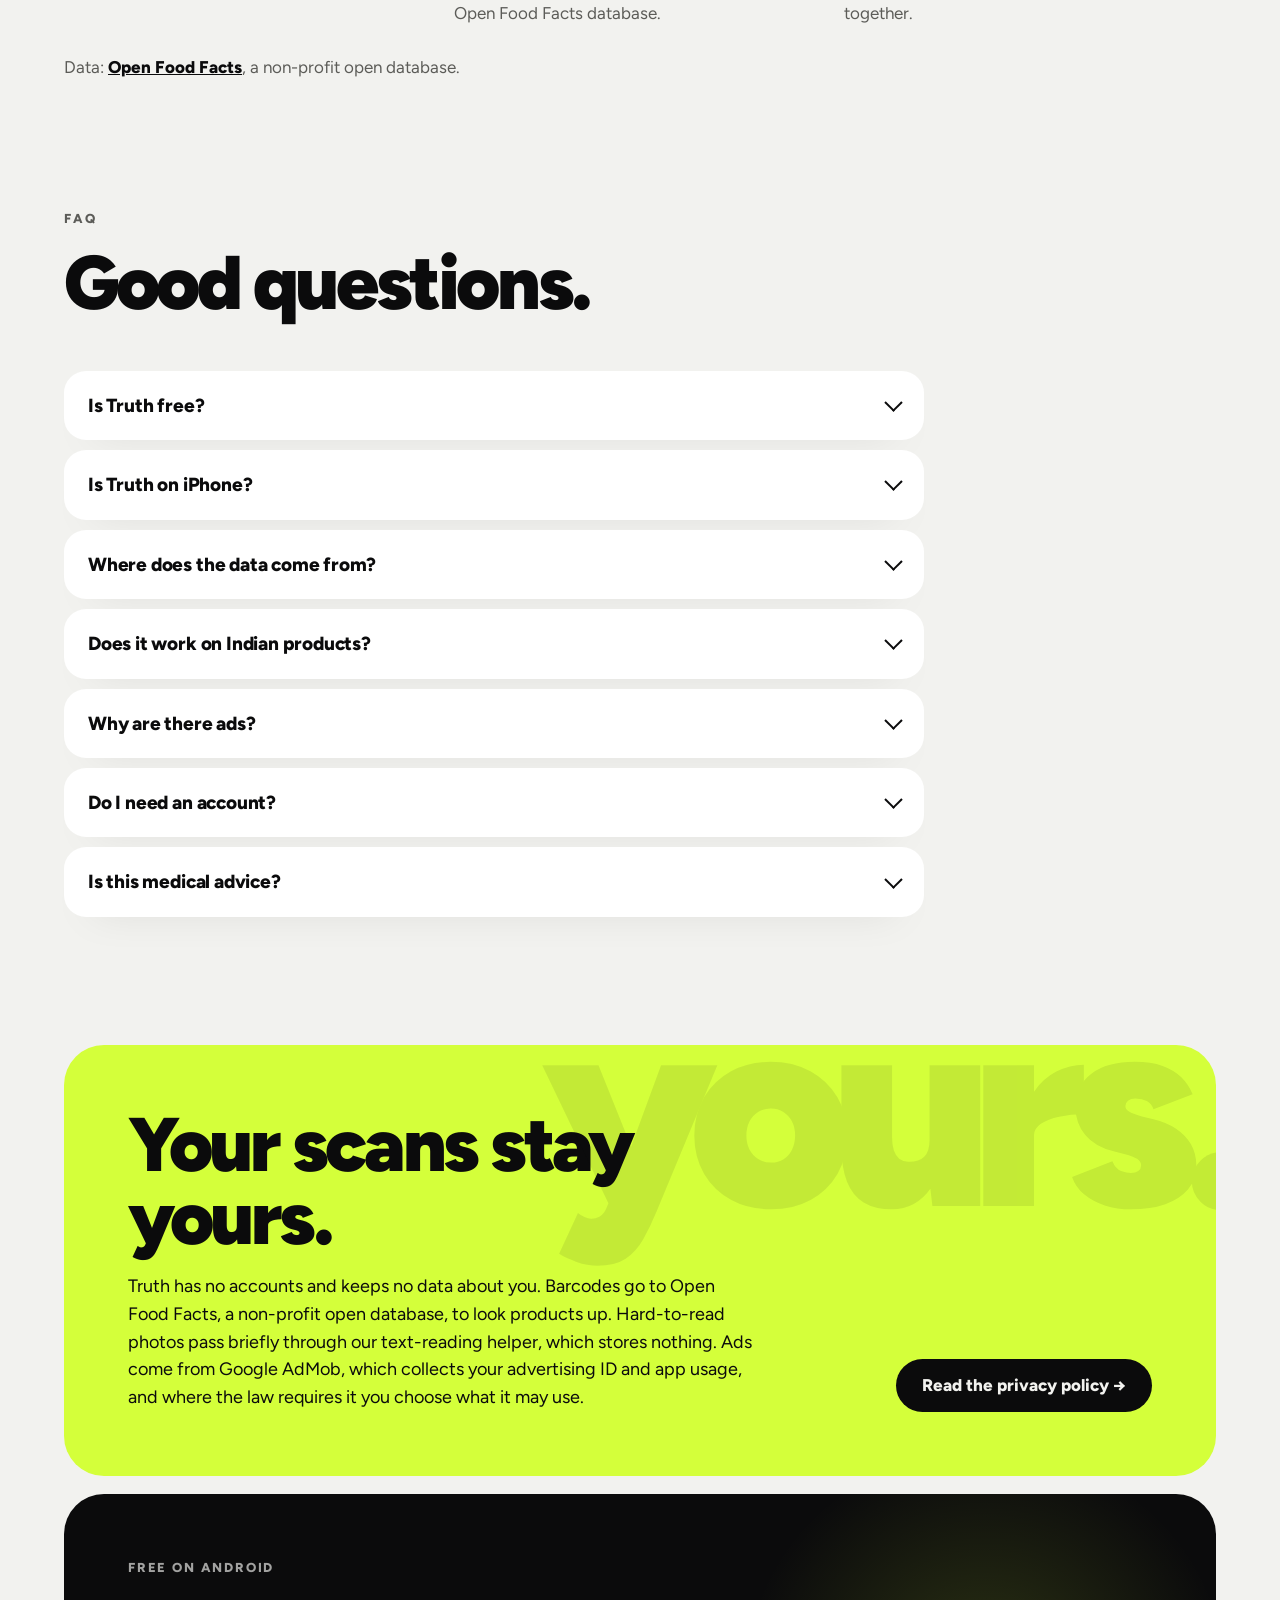
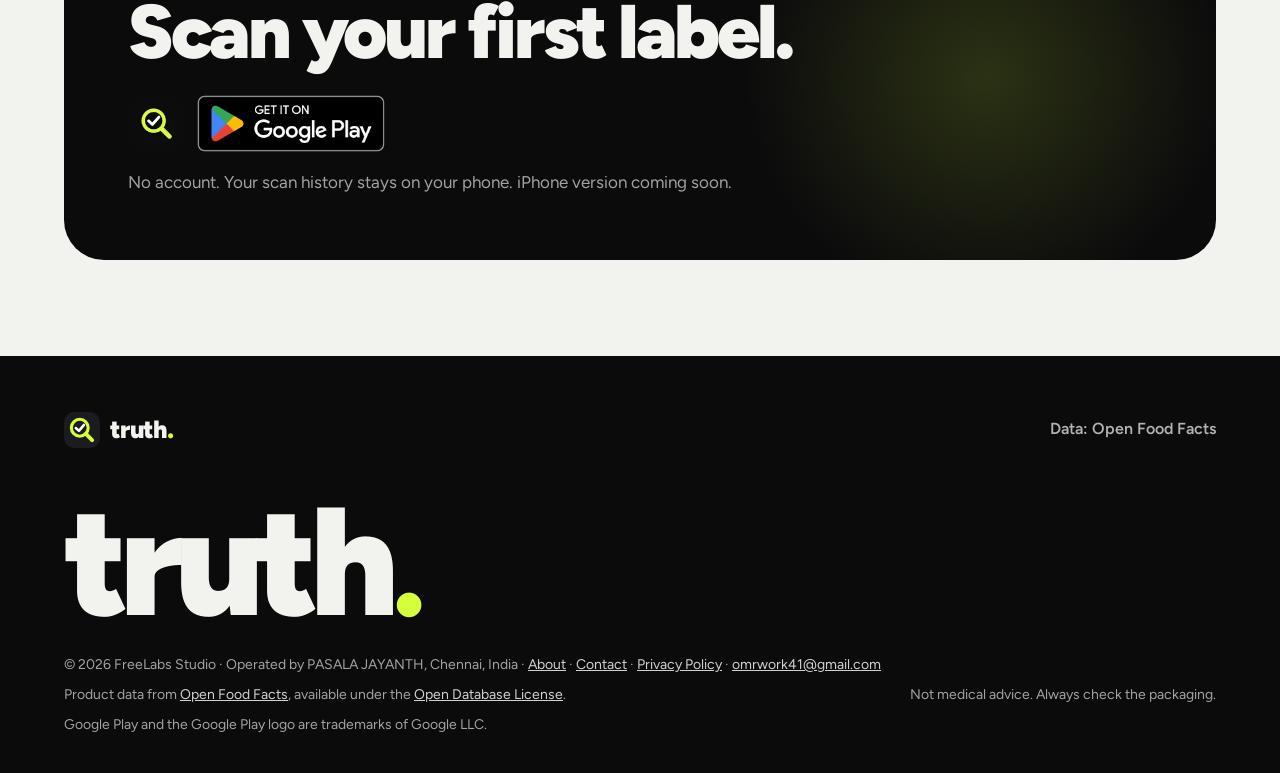
==== commit 99985c47: "Home page: iPhone version coming soon (text only, no App Store badge until it's live) Co-Authored-By" ====
--- a/index.html
+++ b/index.html
@@ -62,7 +62,6 @@
   .app-icon { width: 56px; height: 56px; border-radius: 14px; display: block; }
   .ctas { display: flex; flex-wrap: wrap; align-items: center; gap: 12px 18px; }
   .btn { display: inline-flex; align-items: center; justify-content: center; gap: 10px; font: 800 17px/1 Figtree, sans-serif; padding: 18px 26px; border-radius: 999px; text-decoration: none; transition: transform .15s ease, background .2s; }
-  .btn:active { transform: scale(.97); }
   .btn-glass { background: var(--glass); color: var(--paper); border: 1px solid rgba(255,255,255,.1); }
   .btn-glass:hover { background: #26262B; }
   .btn-ink { background: var(--ink); color: var(--paper); }
@@ -141,8 +140,7 @@
 
   /* ---------- tiles ---------- */
   .bento { display: grid; grid-template-columns: repeat(6, 1fr); gap: 18px; }
-  .tile { background: var(--card); border-radius: var(--radius); padding: clamp(24px, 3vw, 36px); position: relative; overflow: hidden; box-shadow: 0 1px 0 rgba(0,0,0,.02), 0 18px 40px -24px rgba(0,0,0,.18); transition: transform .3s cubic-bezier(.2,.8,.2,1), box-shadow .3s; }
-  .tile:hover { transform: translateY(-4px); box-shadow: 0 30px 60px -28px rgba(0,0,0,.28); }
+  .tile { background: var(--card); border-radius: var(--radius); padding: clamp(24px, 3vw, 36px); position: relative; overflow: hidden; box-shadow: 0 1px 0 rgba(0,0,0,.02), 0 18px 40px -24px rgba(0,0,0,.18); }
   .tile h3 { font-size: clamp(24px, 2.4vw, 32px); letter-spacing: -.03em; line-height: 1.05; margin: 0 0 12px; font-weight: 900; }
   .tile p { margin: 0; color: var(--muted); max-width: 42ch; }
   .t-verdict { grid-column: span 4; background: var(--ink); color: var(--paper); display: flex; flex-direction: column; justify-content: space-between; gap: 28px; }
@@ -254,7 +252,7 @@
   .cta-card p.note { margin: 18px 0 0; color: var(--on-ink-2); }
 
   /* ---------- reveal ---------- */
-  .js .reveal { opacity: 0; transform: translateY(24px); transition: opacity .8s cubic-bezier(.2,.8,.2,1), transform .8s cubic-bezier(.2,.8,.2,1); }
+  .js .reveal { opacity: 0; transform: translateY(24px); transition: opacity .8s cubic-bezier(.2,.8,.2,1), transform .8s cubic-bezier(.2,.8,.2,1), translate .22s cubic-bezier(.2,.8,.2,1), scale .18s, box-shadow .22s; }
   .js .reveal.in { opacity: 1; transform: none; }
   .hero .up { animation: up .9s cubic-bezier(.2,.8,.2,1) both; }
   .hero .up:nth-child(2) { animation-delay: .08s; } .hero .up:nth-child(3) { animation-delay: .16s; } .hero .up:nth-child(4) { animation-delay: .24s; } .hero .up:nth-child(5) { animation-delay: .32s; }
@@ -334,7 +332,7 @@
         </span>
         <a class="btn btn-glass" href="#screens">See the app ↓</a>
       </div>
-      <p class="play-note up">Free on Google Play for Android. No account needed.</p>
+      <p class="play-note up">Free on Google Play for Android. No account needed. iPhone version coming soon to the App Store.</p>
     </div>
 
     <div class="stage" aria-hidden="true">
@@ -512,6 +510,7 @@
     <h2 class="reveal">Good questions.</h2>
     <div class="faq reveal">
       <details><summary>Is Truth free?</summary><p>Yes. Truth is free on Google Play, with no purchases or subscriptions. It is supported by ads.</p></details>
+      <details><summary>Is Truth on iPhone?</summary><p>Not yet. The iPhone version is on its way to the App Store. Truth is available on Android through Google Play today.</p></details>
       <details><summary>Where does the data come from?</summary><p>From Open Food Facts, a non-profit open database built by people around the world. It can be incomplete or out of date, so always check the pack.</p></details>
       <details><summary>Does it work on Indian products?</summary><p>Yes, if the product is in Open Food Facts. Many are, but not all. If yours is missing, you can add it with a few photos from inside Truth.</p></details>
       <details><summary>Why are there ads?</summary><p>Ads from Google AdMob keep the app free. The <a href="privacy.html">privacy policy</a> explains what they collect and the choices you have.</p></details>
@@ -539,7 +538,7 @@
         <img class="app-icon" src="assets/icon-96.webp" width="56" height="56" loading="lazy" decoding="async" alt="Truth app icon">
         <a class="play-badge" href="https://play.google.com/store/apps/details?id=com.foodscanrate.app" target="_blank" rel="noopener"><img src="assets/google-play-badge.png" width="215" height="83" loading="lazy" decoding="async" alt="Get it on Google Play"></a>
       </span>
-      <p class="note">No account. Your scan history stays on your phone.</p>
+      <p class="note">No account. Your scan history stays on your phone. iPhone version coming soon.</p>
     </div>
   </div>
 </main>
--- a/assets/site.css
+++ b/assets/site.css
@@ -80,3 +80,48 @@
   .dot, .dot::after { animation: none; }
   .dot::after { display: none; }
 }
+
+/* ---------- Hover and touch feedback ----------
+   Lifts use the separate translate/scale properties: .reveal, the phone and the float cards already own transform. */
+a, button, summary, .btn, .play-badge, .chip-play { -webkit-tap-highlight-color: rgba(212,255,58,.3); touch-action: manipulation; }
+a, summary, .tile, .chip-play, .play-badge, .btn, .mail, .home, .pill, .alt, .card, .promise, .faq details, .kinds span, .codes span, .strip img, .app-icon, .brand svg, .float-card, .phone, .menu-panel a, .back {
+  transition: translate .22s cubic-bezier(.2,.8,.2,1), scale .18s cubic-bezier(.2,.8,.2,1), rotate .22s cubic-bezier(.2,.8,.2,1), box-shadow .22s, background-color .18s, color .18s, border-color .18s, filter .22s;
+}
+
+/* Press: works for touch as well as mouse. */
+.chip-play:active, .btn:active, .mail:active, .home:active, .play-badge:active, .menu summary:active { scale: .95; }
+.tile:active, .card:active, .alt:active, .faq details:active { scale: .985; }
+.kinds span:active, .codes span:active, .pill:active { scale: .94; }
+.strip img:active { scale: .97; }
+.menu-panel a:active { background: rgba(212,255,58,.18); }
+
+/* Hover: only where there is a real mouse, so it doesn't stick after a tap on phones. */
+@media (hover: hover) {
+  .nav-links a.link { position: relative; }
+  .nav-links a.link::after { content: ""; position: absolute; left: 0; right: 0; bottom: -6px; height: 2px; border-radius: 2px; background: var(--volt); transform: scaleX(0); transform-origin: left; transition: transform .22s cubic-bezier(.2,.8,.2,1); }
+  .nav-links a.link:hover::after { transform: scaleX(1); }
+  .brand:hover svg { rotate: -8deg; scale: 1.08; }
+  .chip-play:hover { translate: 0 -2px; background: #E4FF7A; box-shadow: 0 10px 26px -8px rgba(212,255,58,.65); }
+  .play-badge:hover { translate: 0 -3px; filter: drop-shadow(0 8px 16px rgba(212,255,58,.35)); }
+  .app-icon:hover { rotate: -5deg; scale: 1.08; }
+  .btn:hover, .mail:hover, .home:hover { translate: 0 -3px; box-shadow: 0 14px 28px -12px rgba(0,0,0,.55); }
+  .back:hover { translate: -3px 0; }
+  .menu summary:hover { background: rgba(255,255,255,.1); }
+  .menu-panel a:hover { translate: 4px 0; color: var(--volt); }
+  .f-links a:hover, .f-small a:hover { color: var(--volt); }
+  .tile:hover { translate: 0 -6px; box-shadow: 0 30px 60px -28px rgba(0,0,0,.32); }
+  .card:hover { translate: 0 -3px; box-shadow: 0 26px 50px -28px rgba(0,0,0,.28); }
+  .promise:hover { translate: 0 -4px; border-color: rgba(212,255,58,.45); }
+  .kinds span:hover { background: var(--ink); color: var(--volt); translate: 0 -2px; }
+  .codes span:hover { translate: 0 -2px; box-shadow: 0 8px 16px -10px rgba(0,0,0,.4); }
+  .pill:hover { scale: 1.06; }
+  .alt:hover { translate: 0 -3px; box-shadow: 0 14px 26px -18px rgba(0,0,0,.4); }
+  .strip li:hover img { translate: 0 -6px; box-shadow: 0 26px 46px -22px rgba(0,0,0,.55); }
+  .faq details:hover { translate: 0 -2px; box-shadow: 0 22px 44px -28px rgba(0,0,0,.34); }
+  .phone:hover { scale: 1.02; }
+  .float-card:hover { scale: 1.06; }
+}
+
+@media (prefers-reduced-motion: reduce) {
+  a, summary, .tile, .chip-play, .play-badge, .btn, .mail, .home, .pill, .alt, .card, .promise, .faq details, .kinds span, .codes span, .strip img, .app-icon, .brand svg, .float-card, .phone, .menu-panel a, .back { transition: none; translate: none !important; scale: none !important; rotate: none !important; }
+}
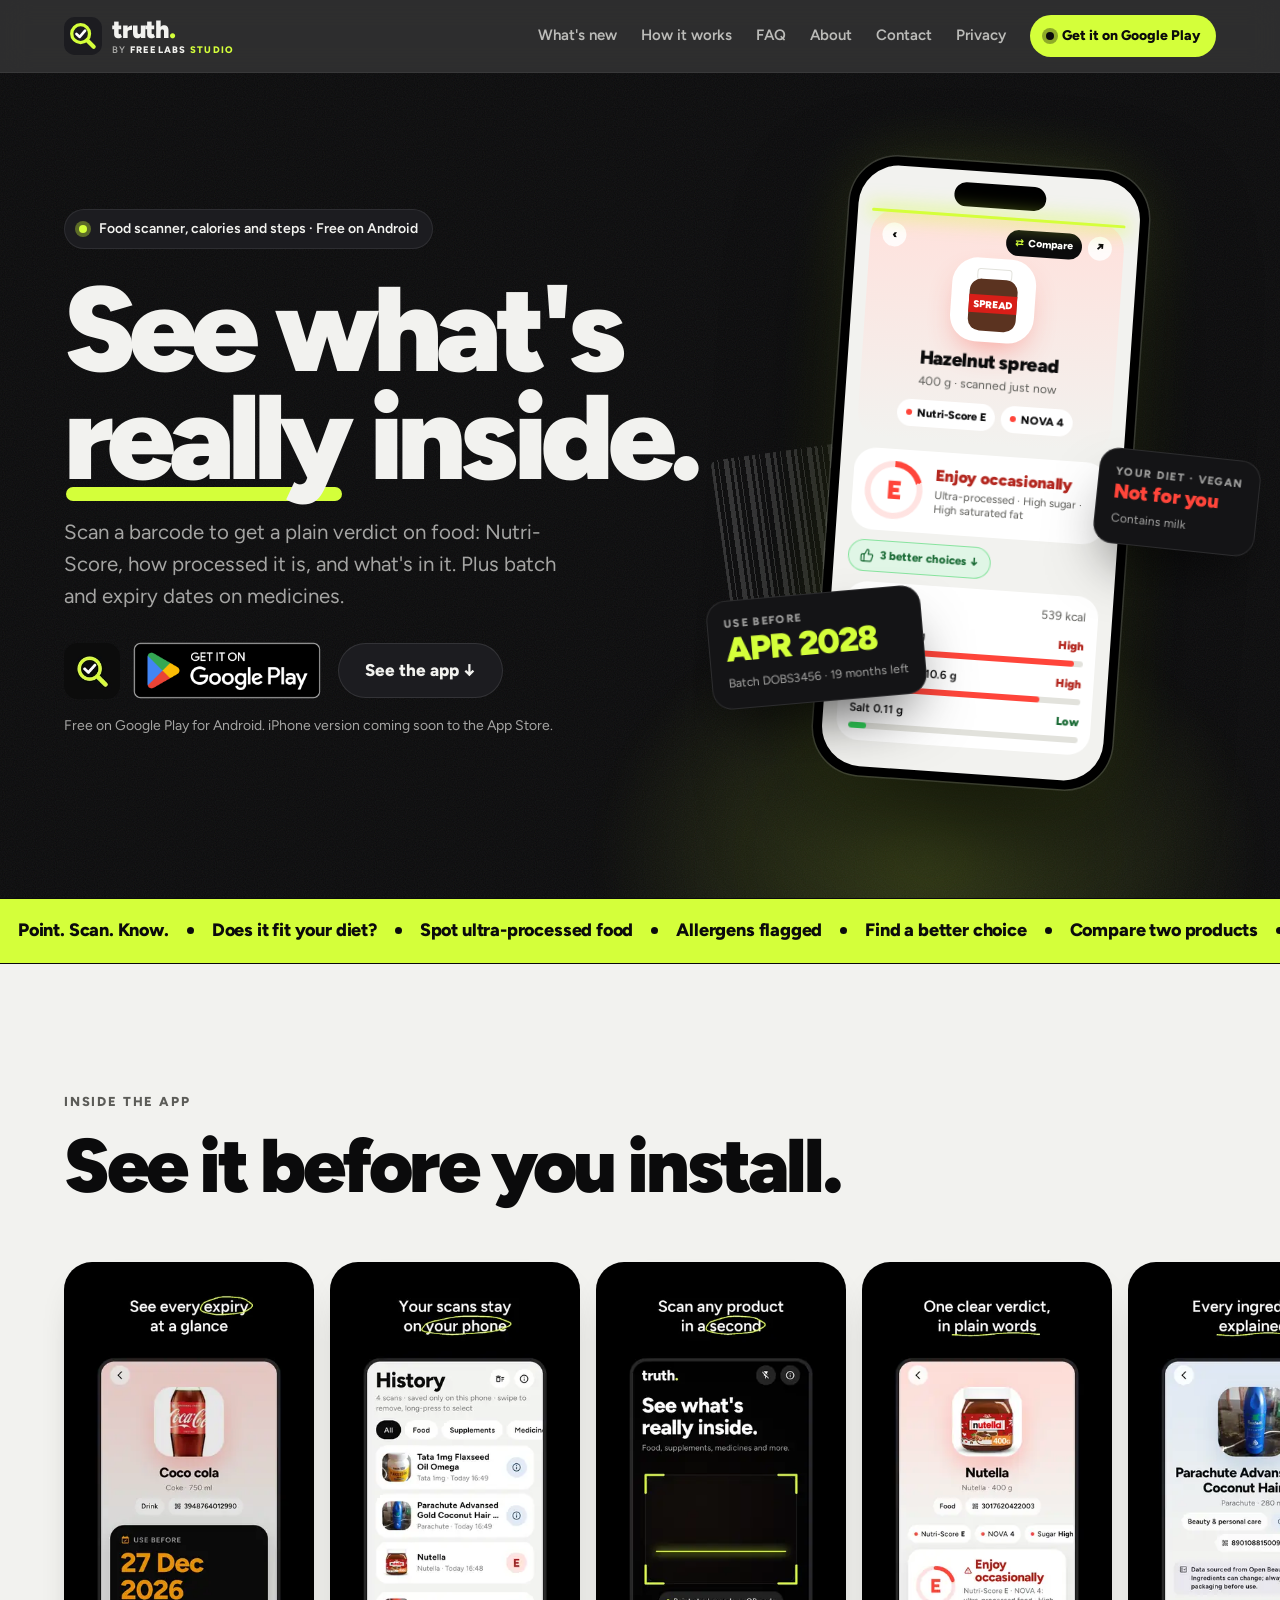
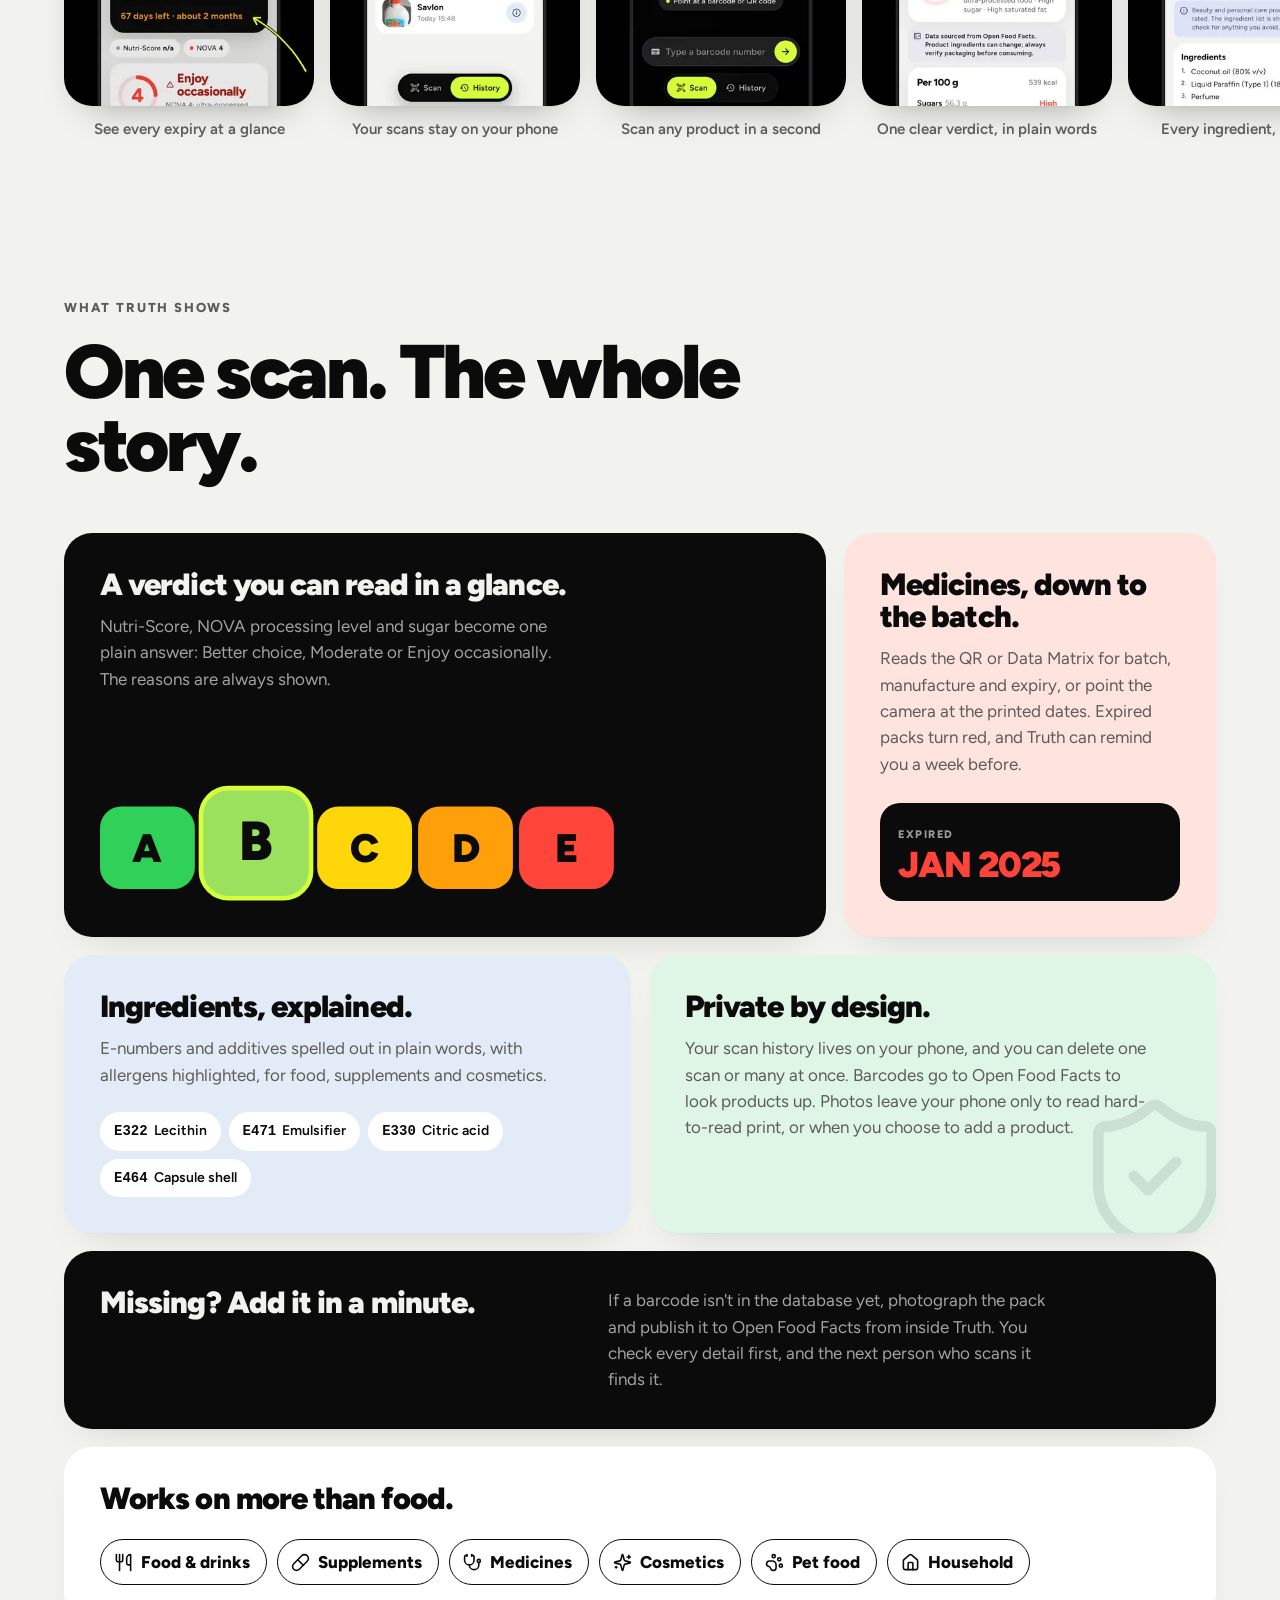
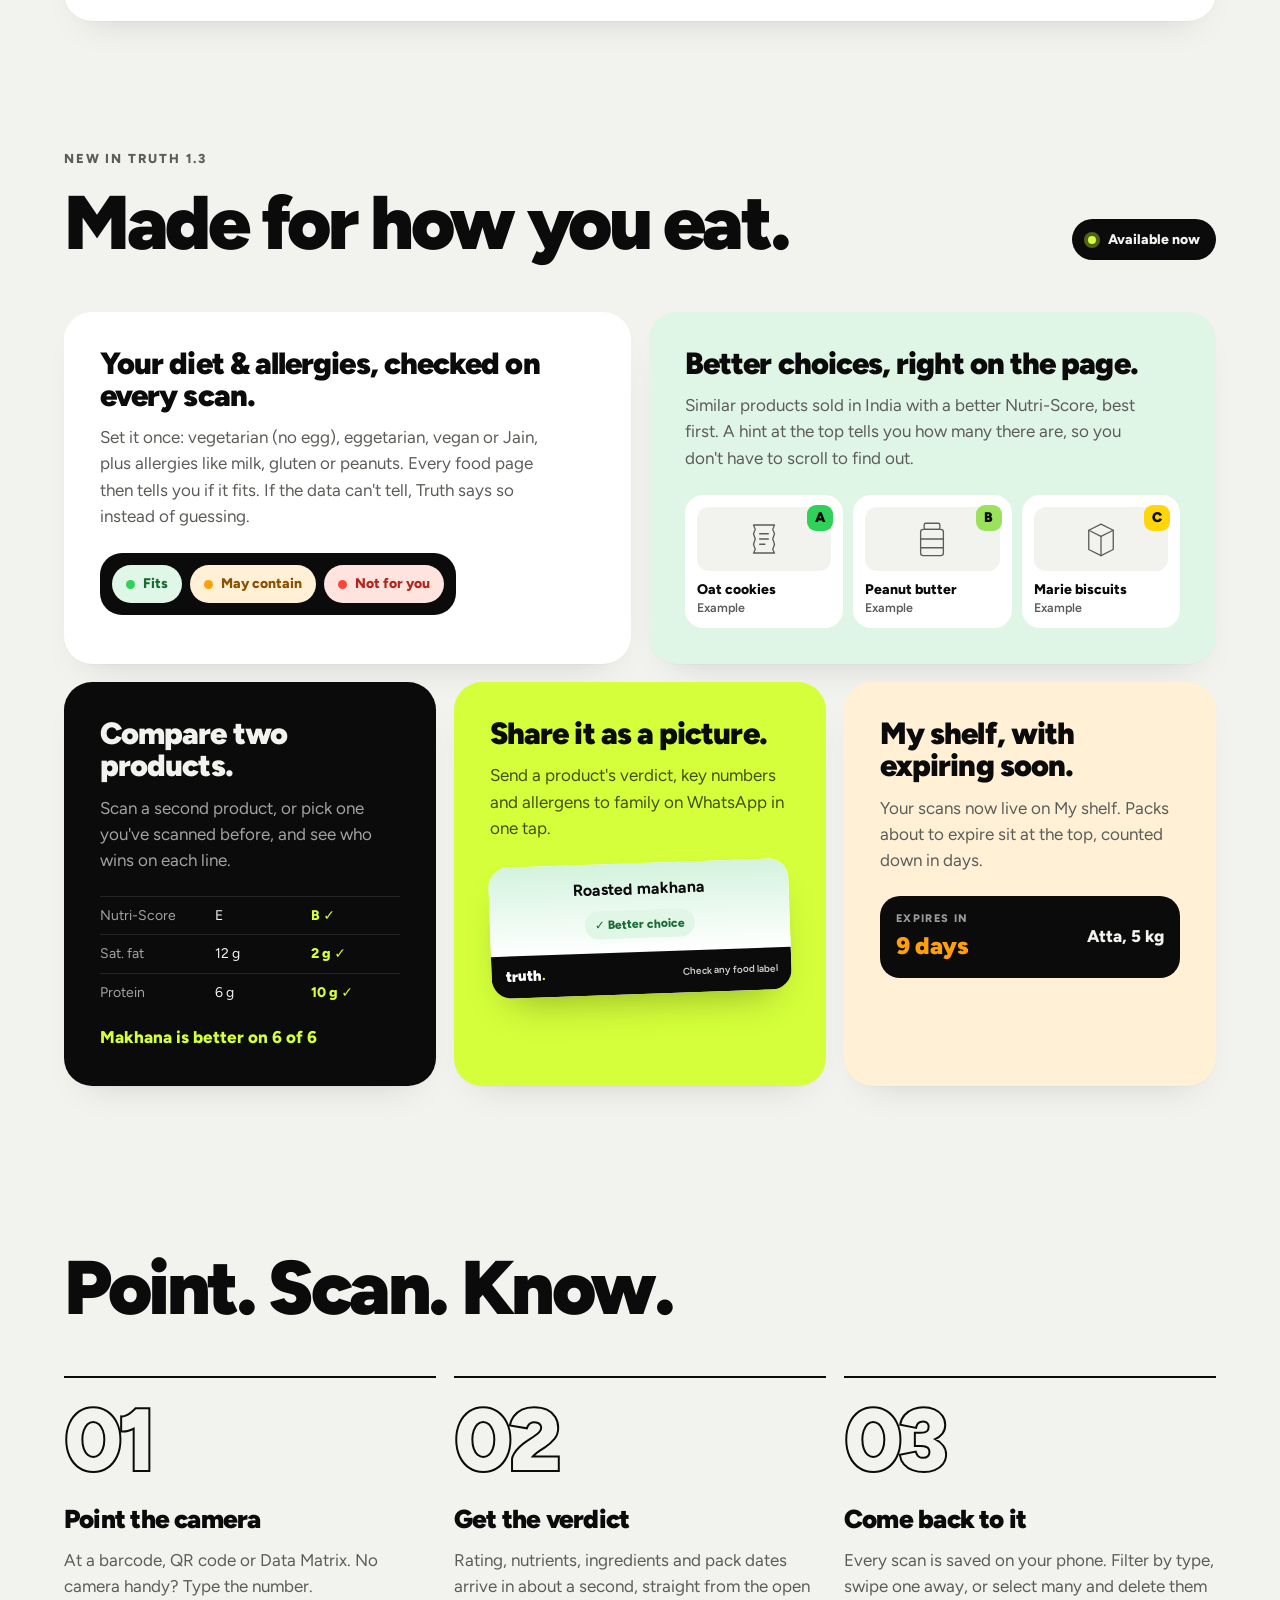
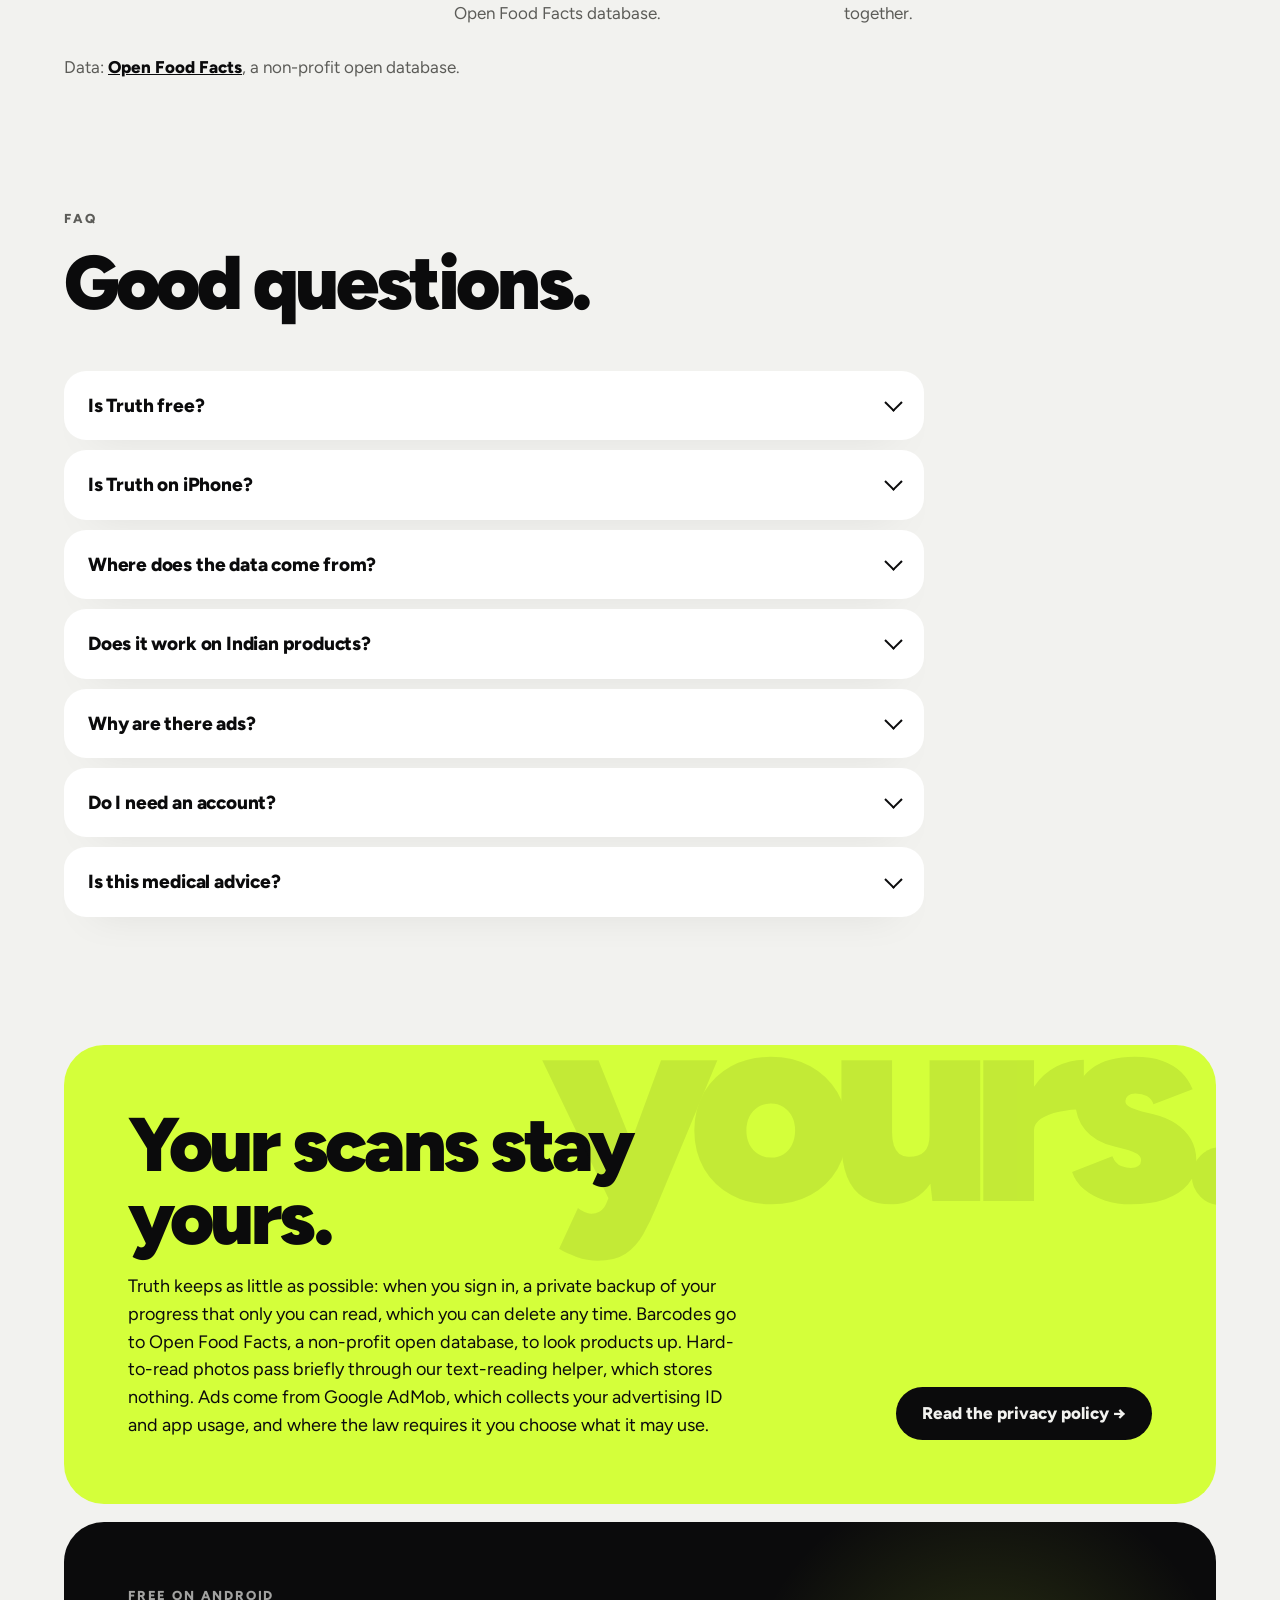
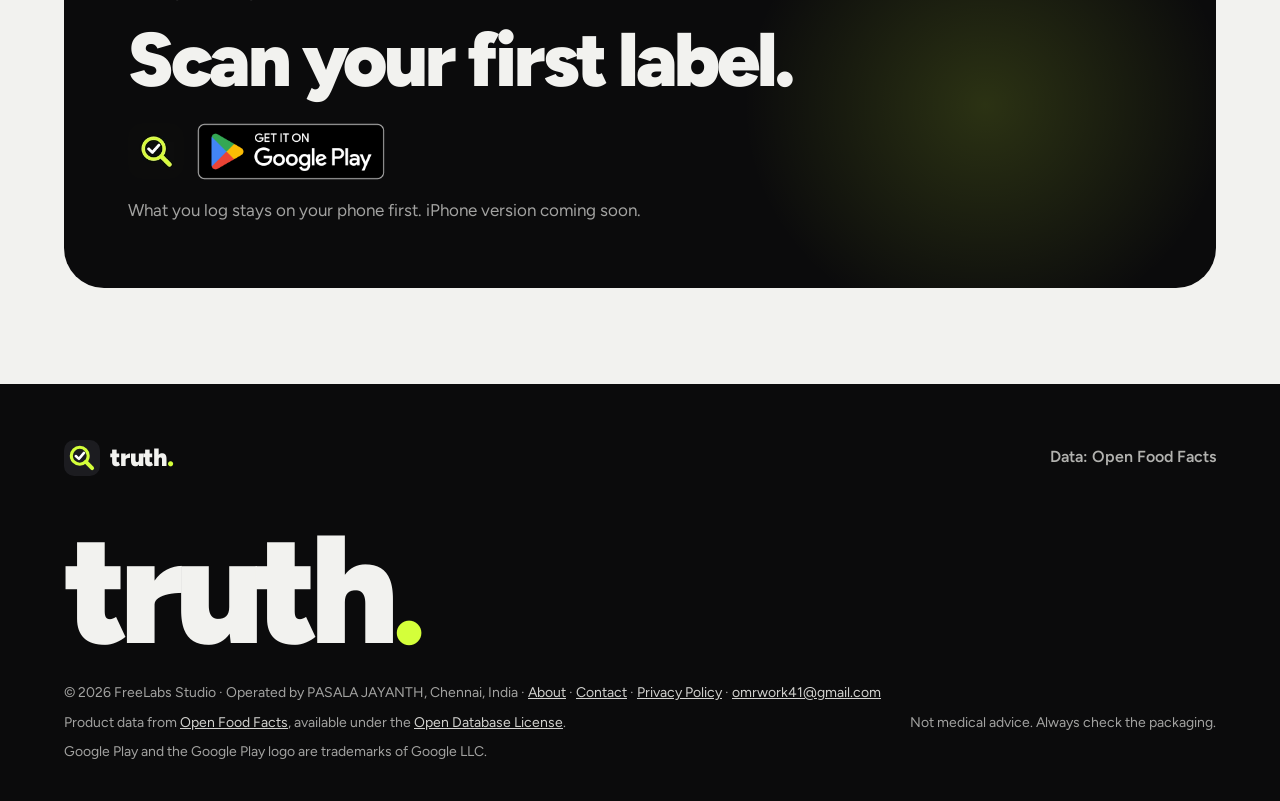
==== commit 202c7d9d: "Truth 1.7: privacy policy (sign-in, backup, Plus, recipes, date of birth), account deletion page, no" ====
--- a/index.html
+++ b/index.html
@@ -4,7 +4,7 @@
 <meta charset="utf-8">
 <meta name="viewport" content="width=device-width, initial-scale=1">
 <title>Truth: See what's really inside</title>
-<meta name="description" content="Truth by FreeLabs Studio scans barcodes and QR codes: a clear verdict on food, whether it fits your diet and allergies, better choices, and batch and expiry on medicines. Free, no account.">
+<meta name="description" content="Truth by FreeLabs Studio scans barcodes and QR codes: a clear verdict on food, whether it fits your diet and allergies, better choices, calorie counting, steps and screen time. Free on Android.">
 <meta name="theme-color" content="#0B0B0C">
 <link rel="canonical" href="https://truth.freefinance.site/">
 <meta property="og:type" content="website">
@@ -322,7 +322,7 @@
 <header class="hero">
   <div class="wrap hero-grid">
     <div>
-      <span class="badge up"><span class="dot"></span>Food &amp; label scanner for Android · Free · No account</span>
+      <span class="badge up"><span class="dot"></span>Food scanner, calories and steps · Free on Android</span>
       <h1 class="up">See what's <span class="hl">really</span> inside.</h1>
       <p class="lede up">Scan a barcode to get a plain verdict on food: Nutri-Score, how processed it is, and what's in it. Plus batch and expiry dates on medicines.</p>
       <div class="ctas up">
@@ -332,7 +332,7 @@
         </span>
         <a class="btn btn-glass" href="#screens">See the app ↓</a>
       </div>
-      <p class="play-note up">Free on Google Play for Android. No account needed. iPhone version coming soon to the App Store.</p>
+      <p class="play-note up">Free on Google Play for Android. iPhone version coming soon to the App Store.</p>
     </div>
 
     <div class="stage" aria-hidden="true">
@@ -371,8 +371,8 @@
 
 <div class="ticker" aria-hidden="true">
   <div class="ticker-track">
-    <span>Point. Scan. Know.</span><span>Does it fit your diet?</span><span>Spot ultra-processed food</span><span>Allergens flagged</span><span>Find a better choice</span><span>Compare two products</span><span>Know what expires next</span><span>Batch and expiry on medicines</span><span>Share the verdict on WhatsApp</span><span>No account needed</span>
-    <span>Point. Scan. Know.</span><span>Does it fit your diet?</span><span>Spot ultra-processed food</span><span>Allergens flagged</span><span>Find a better choice</span><span>Compare two products</span><span>Know what expires next</span><span>Batch and expiry on medicines</span><span>Share the verdict on WhatsApp</span><span>No account needed</span>
+    <span>Point. Scan. Know.</span><span>Does it fit your diet?</span><span>Spot ultra-processed food</span><span>Allergens flagged</span><span>Find a better choice</span><span>Compare two products</span><span>Know what expires next</span><span>Batch and expiry on medicines</span><span>Share the verdict on WhatsApp</span><span>Count calories in seconds</span><span>Cut your scrolling time</span>
+    <span>Point. Scan. Know.</span><span>Does it fit your diet?</span><span>Spot ultra-processed food</span><span>Allergens flagged</span><span>Find a better choice</span><span>Compare two products</span><span>Know what expires next</span><span>Batch and expiry on medicines</span><span>Share the verdict on WhatsApp</span><span>Count calories in seconds</span><span>Cut your scrolling time</span>
   </div>
 </div>
 
@@ -422,7 +422,7 @@
       </article>
       <article class="tile t-private reveal">
         <h3>Private by design.</h3>
-        <p>No account, no login. Your scan history lives only on your phone, and you can delete one scan or many at once. Barcodes go to Open Food Facts to look products up. Photos leave your phone only to read hard-to-read print, or when you choose to add a product.</p>
+        <p>Your scan history lives on your phone, and you can delete one scan or many at once. Barcodes go to Open Food Facts to look products up. Photos leave your phone only to read hard-to-read print, or when you choose to add a product.</p>
         <svg class="ic lock" viewBox="0 0 24 24" aria-hidden="true"><path d="M20 13c0 5-3.5 7.5-7.66 8.95a1 1 0 0 1-.67-.01C7.5 20.5 4 18 4 13V6a1 1 0 0 1 1-1c2 0 4.5-1.2 6.24-2.72a1.17 1.17 0 0 1 1.52 0C14.51 3.81 17 5 19 5a1 1 0 0 1 1 1z"/><path d="m9 12 2 2 4-4"/></svg>
       </article>
       <article class="tile t-missing reveal">
@@ -514,7 +514,7 @@
       <details><summary>Where does the data come from?</summary><p>From Open Food Facts, a non-profit open database built by people around the world. It can be incomplete or out of date, so always check the pack.</p></details>
       <details><summary>Does it work on Indian products?</summary><p>Yes, if the product is in Open Food Facts. Many are, but not all. If yours is missing, you can add it with a few photos from inside Truth.</p></details>
       <details><summary>Why are there ads?</summary><p>Ads from Google AdMob keep the app free. The <a href="privacy.html">privacy policy</a> explains what they collect and the choices you have.</p></details>
-      <details><summary>Do I need an account?</summary><p>No. There is no login, and your scan history stays on your phone.</p></details>
+      <details><summary>Do I need an account?</summary><p>On Android, from version 1.7 you sign in once with Google, so your progress is backed up and comes back on a new phone. On iPhone, signing in is optional. Either way, what you log stays on your phone first, and you can delete your account and backup any time in the app.</p></details>
       <details><summary>Is this medical advice?</summary><p>No. Ratings and product details are general information only. Always check the packaging, especially for allergies, and ask a doctor or pharmacist about your health.</p></details>
     </div>
   </section>
@@ -524,7 +524,7 @@
       <div class="big" aria-hidden="true">yours.</div>
       <div>
         <h2>Your scans stay yours.</h2>
-        <p>Truth has no accounts and keeps no data about you. Barcodes go to Open Food Facts, a non-profit open database, to look products up. Hard-to-read photos pass briefly through our text-reading helper, which stores nothing. Ads come from Google AdMob, which collects your advertising ID and app usage, and where the law requires it you choose what it may use.</p>
+        <p>Truth keeps as little as possible: when you sign in, a private backup of your progress that only you can read, which you can delete any time. Barcodes go to Open Food Facts, a non-profit open database, to look products up. Hard-to-read photos pass briefly through our text-reading helper, which stores nothing. Ads come from Google AdMob, which collects your advertising ID and app usage, and where the law requires it you choose what it may use.</p>
       </div>
       <a class="btn btn-ink" href="privacy.html">Read the privacy policy →</a>
     </div>
@@ -538,7 +538,7 @@
         <img class="app-icon" src="assets/icon-96.webp" width="56" height="56" loading="lazy" decoding="async" alt="Truth app icon">
         <a class="play-badge" href="https://play.google.com/store/apps/details?id=com.foodscanrate.app" target="_blank" rel="noopener"><img src="assets/google-play-badge.png" width="215" height="83" loading="lazy" decoding="async" alt="Get it on Google Play"></a>
       </span>
-      <p class="note">No account. Your scan history stays on your phone. iPhone version coming soon.</p>
+      <p class="note">What you log stays on your phone first. iPhone version coming soon.</p>
     </div>
   </div>
 </main>
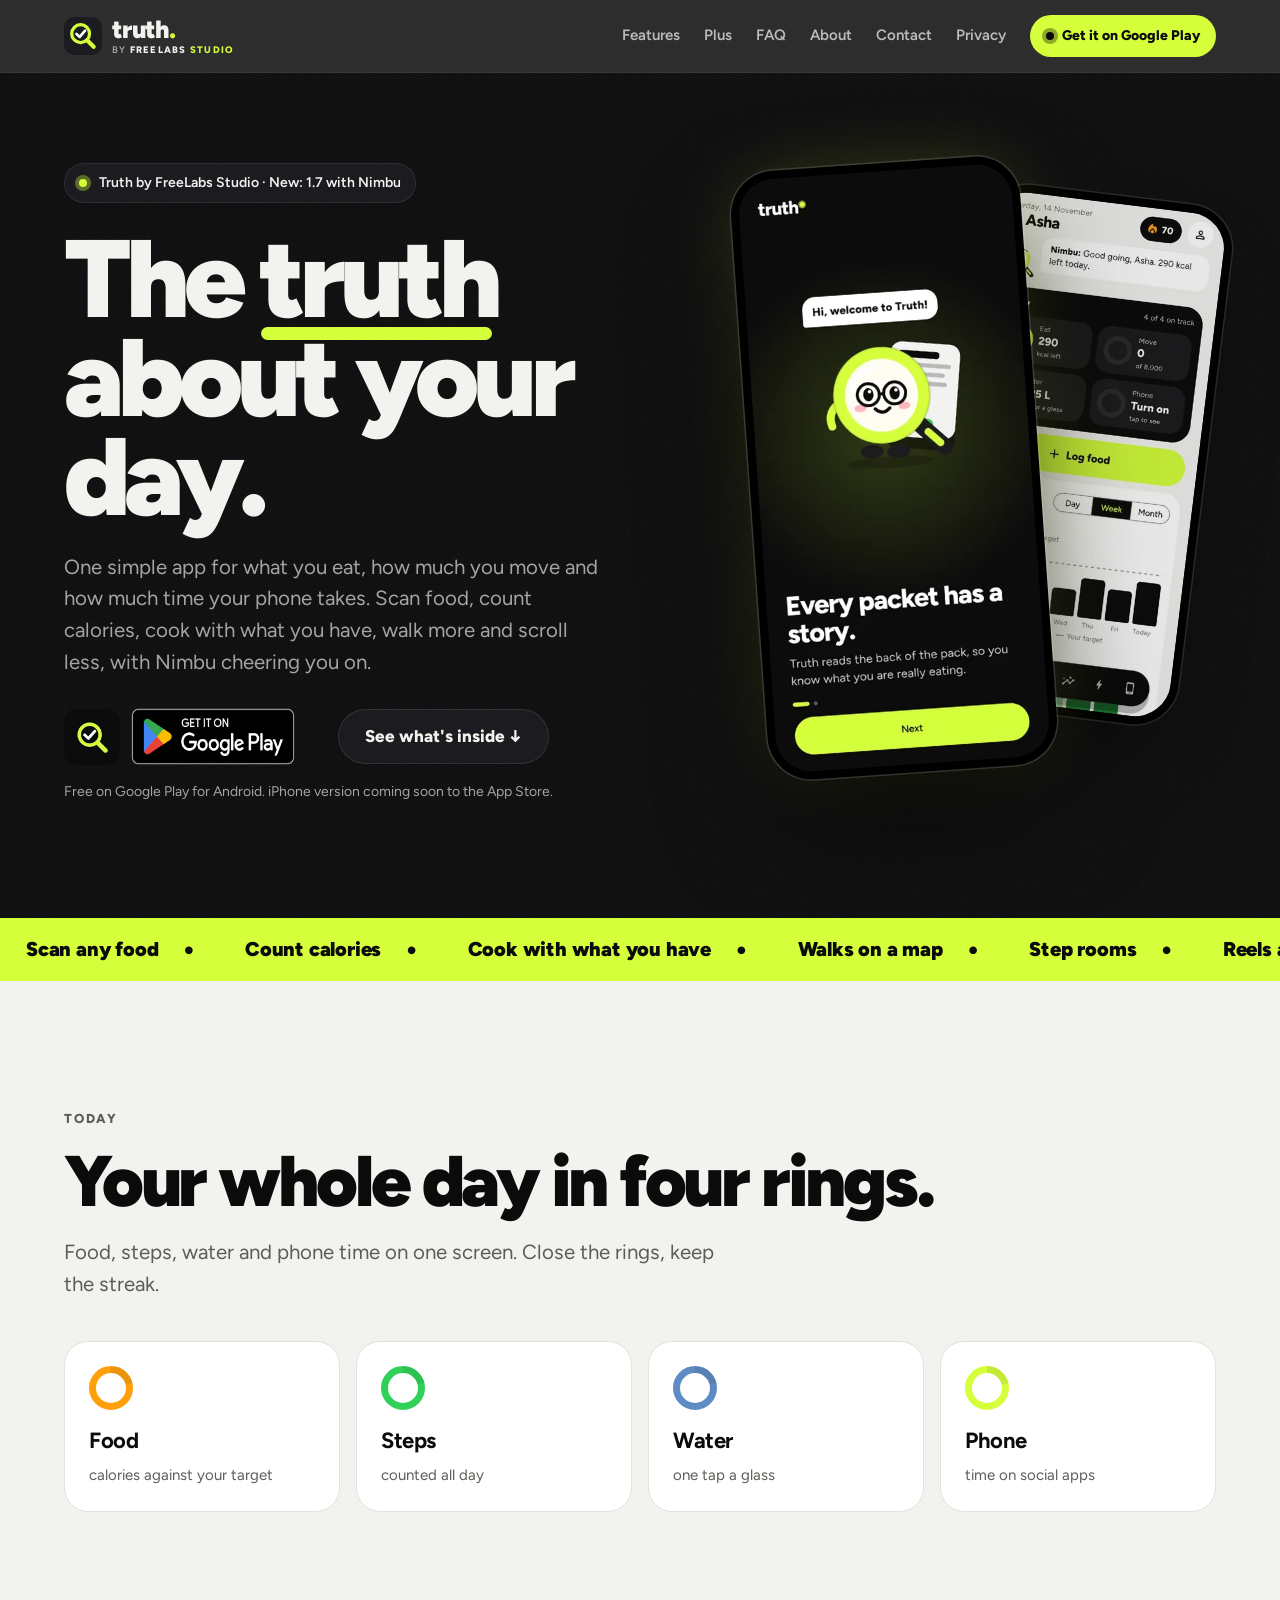
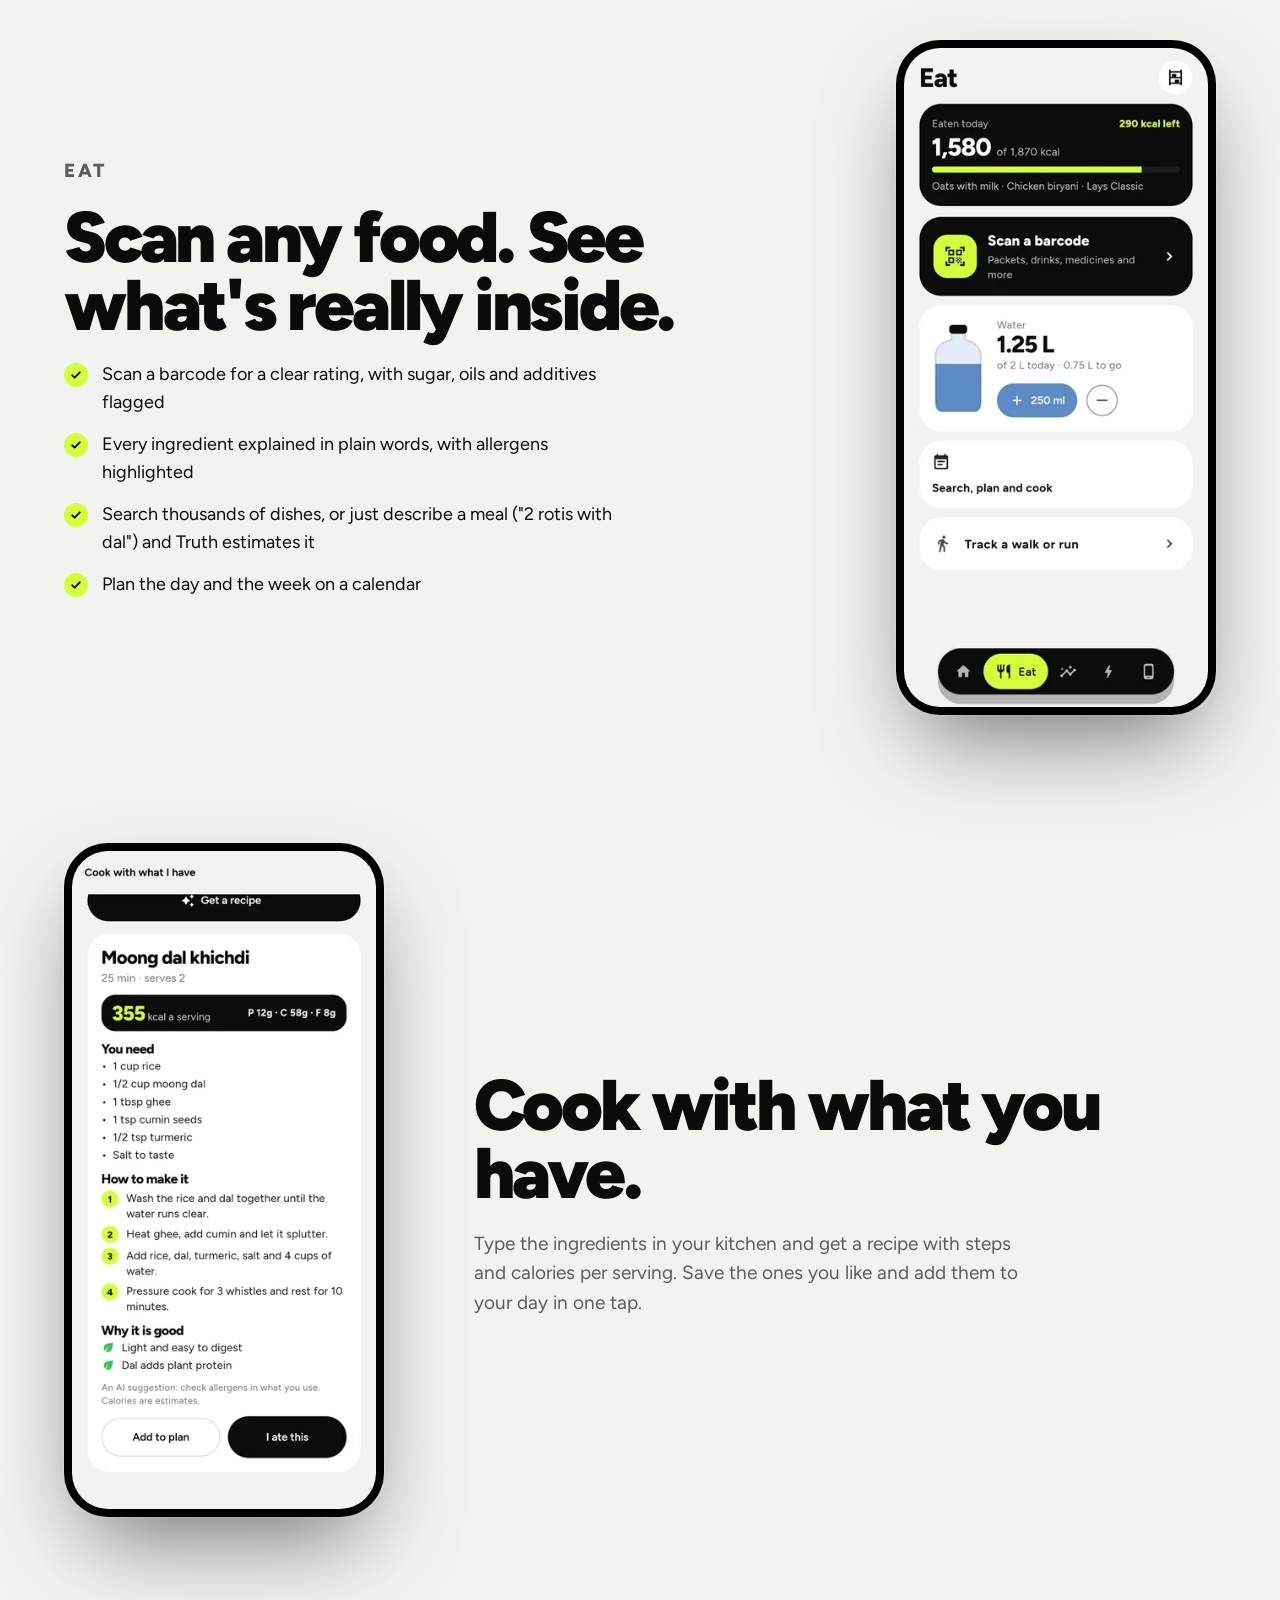
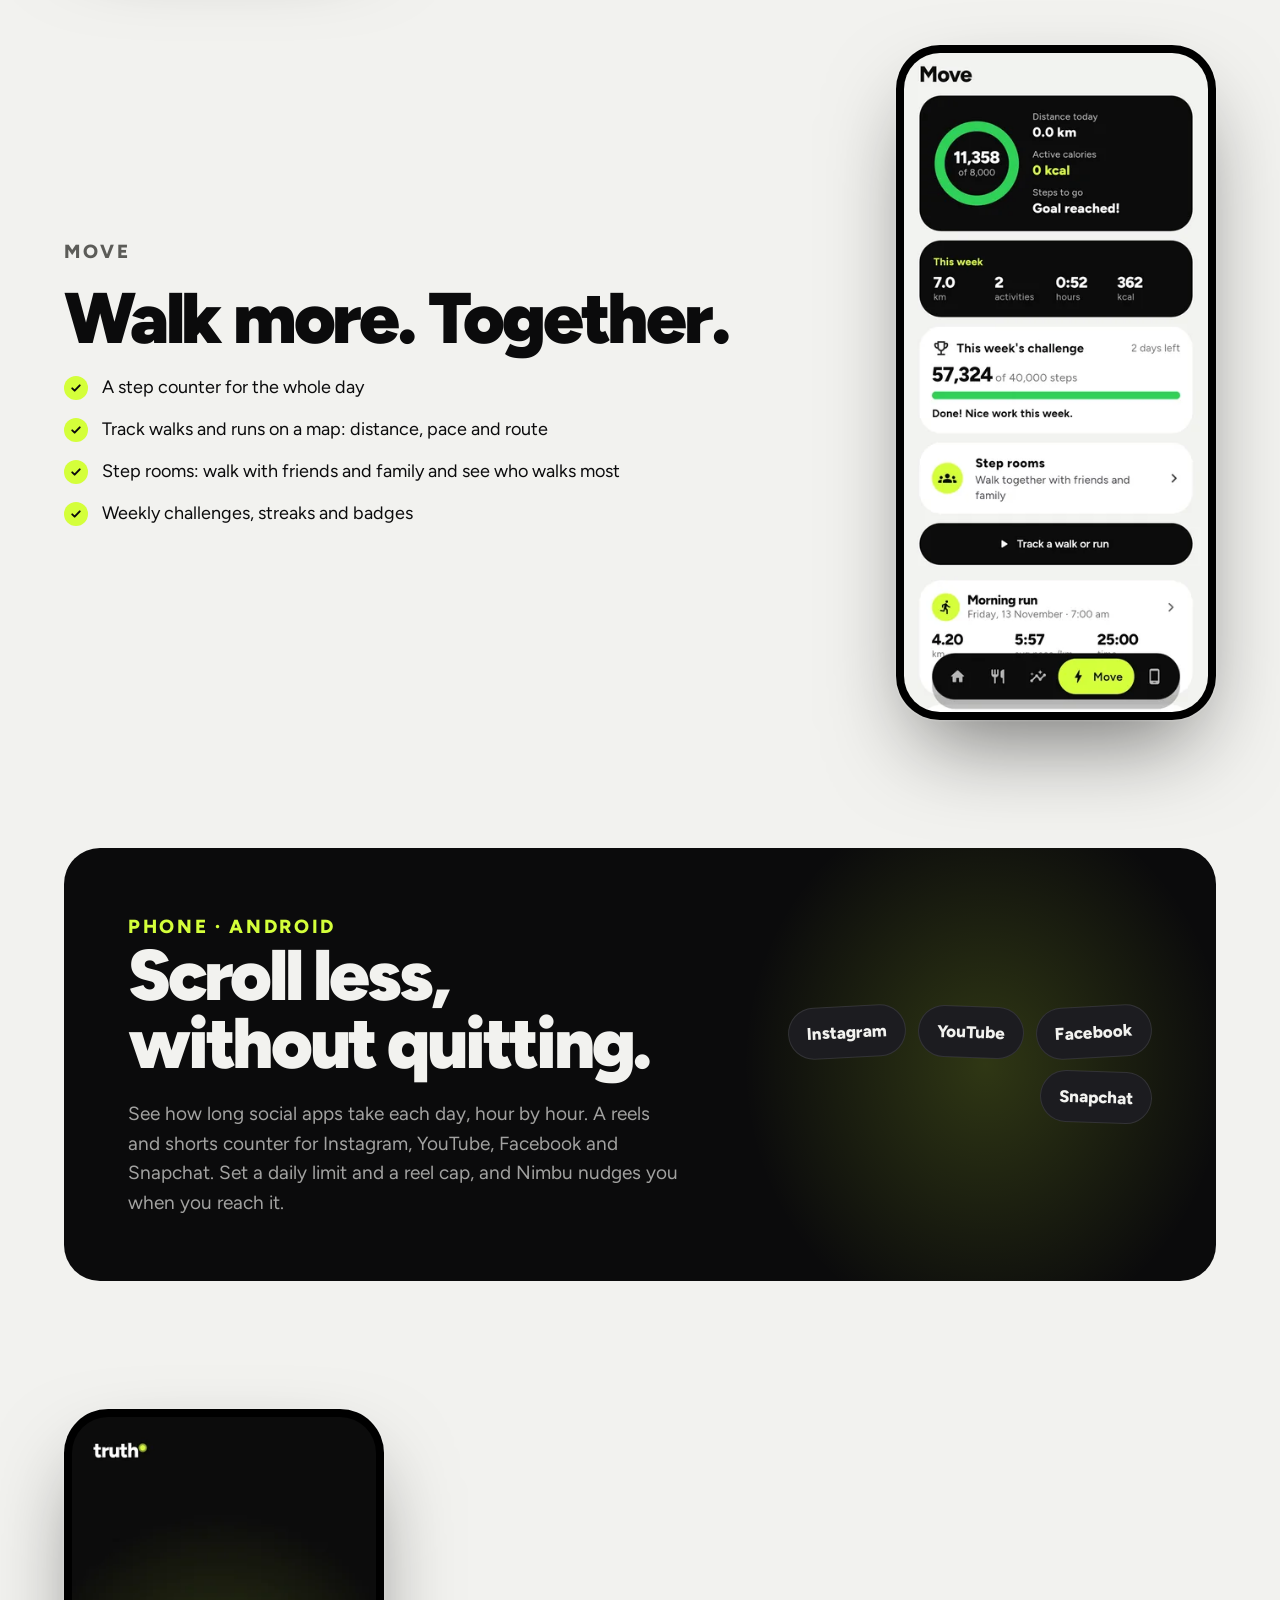
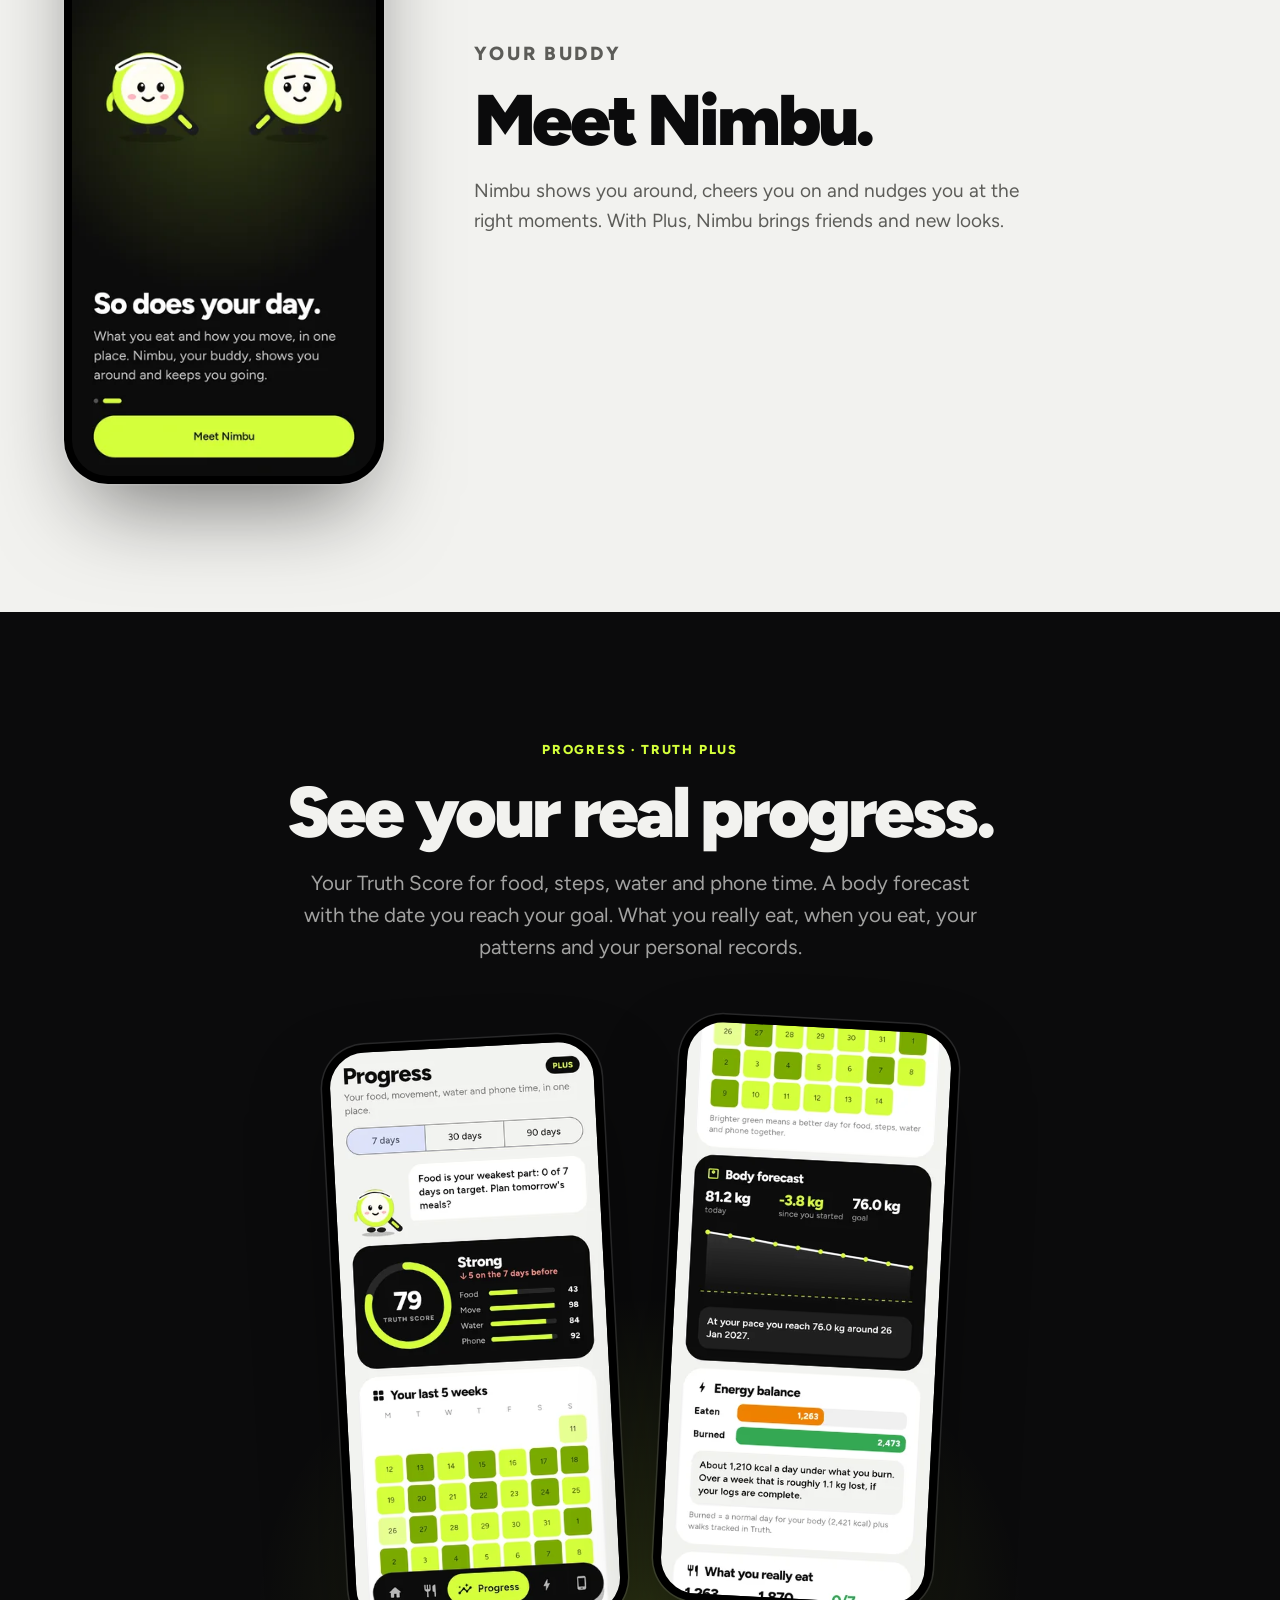
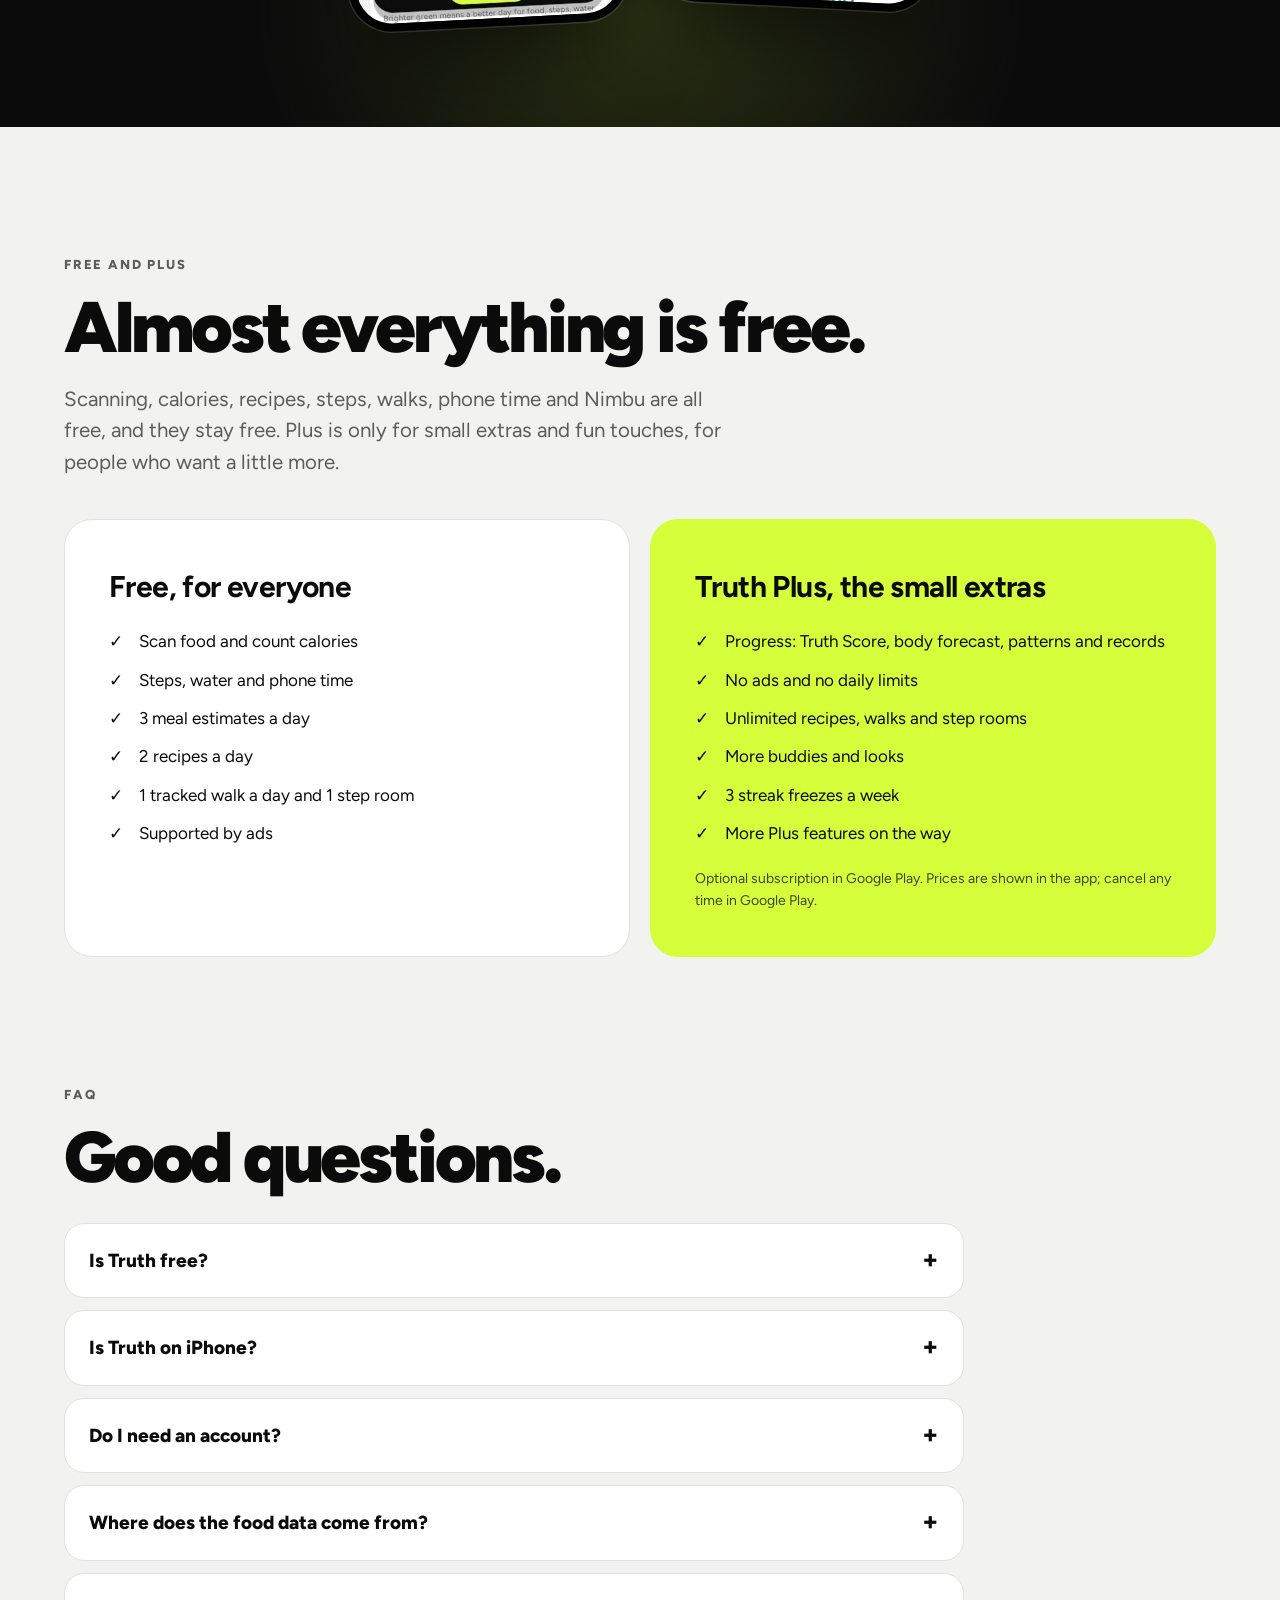
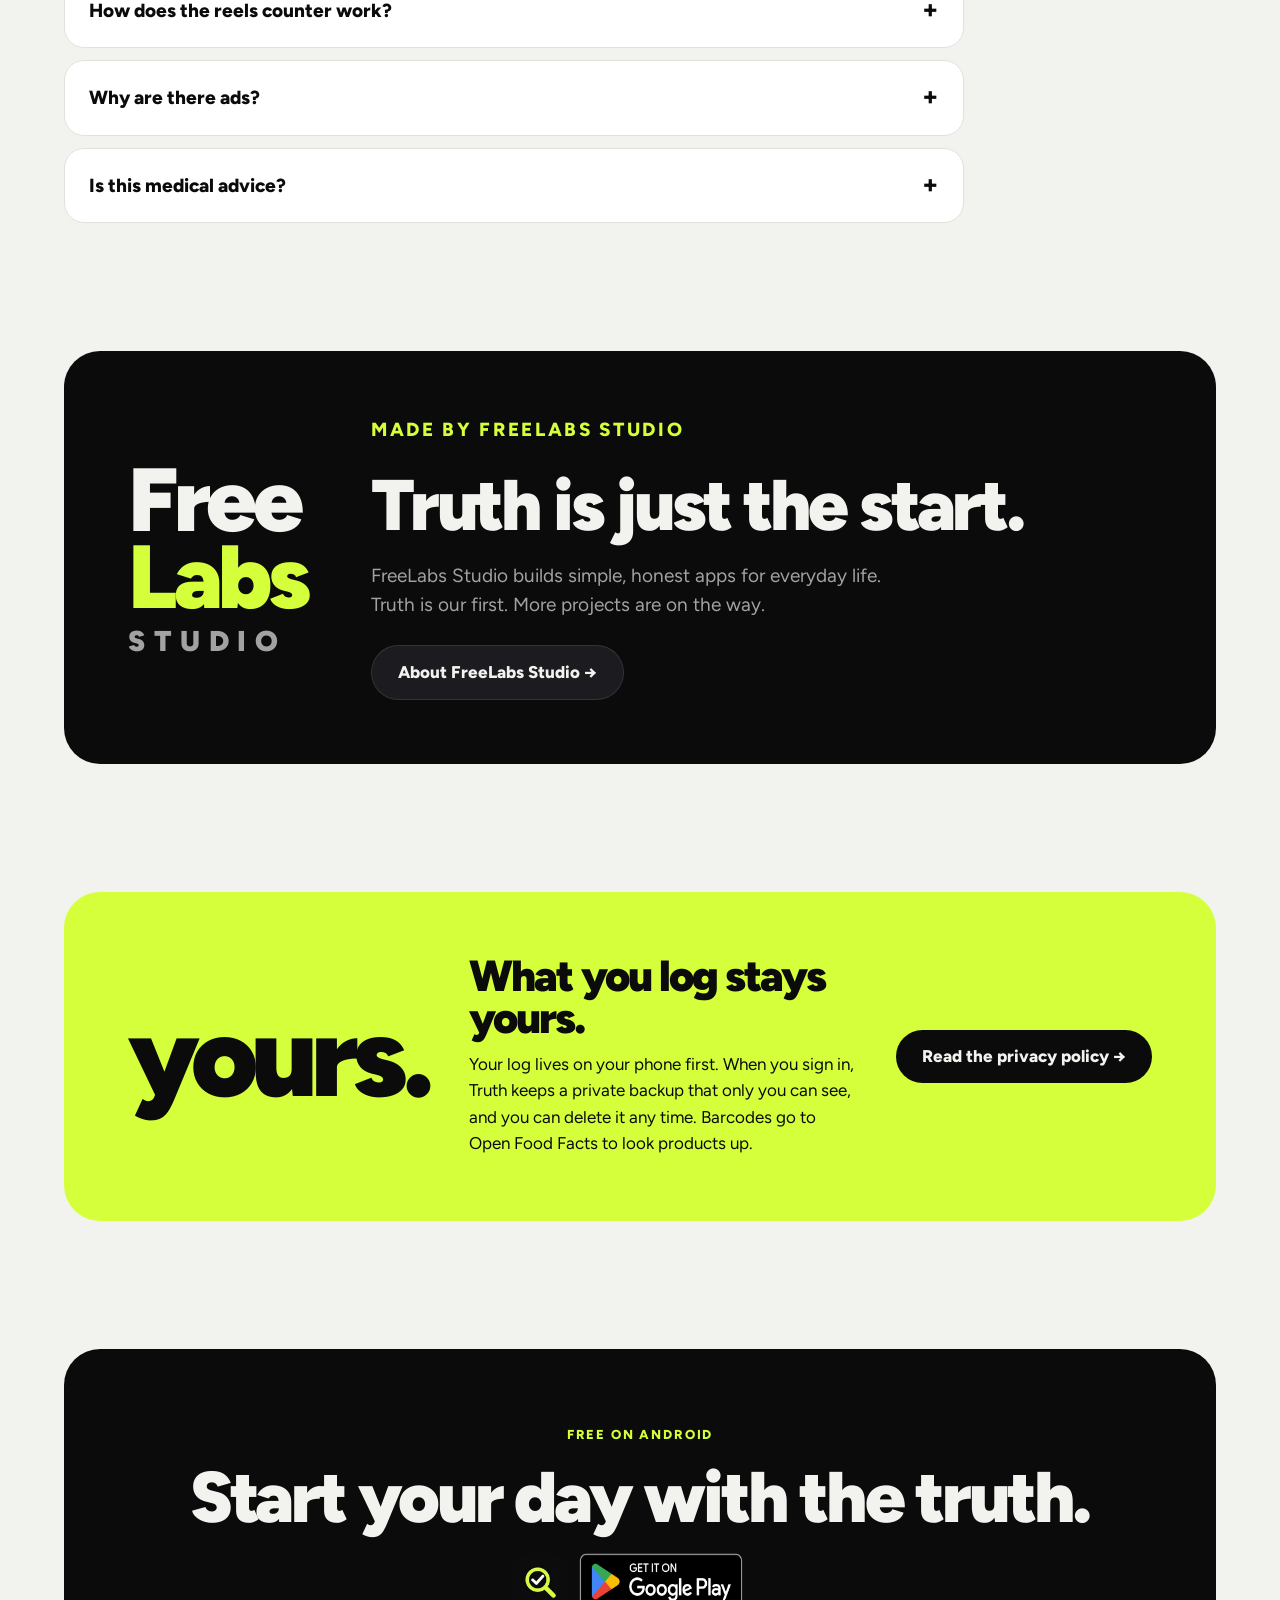
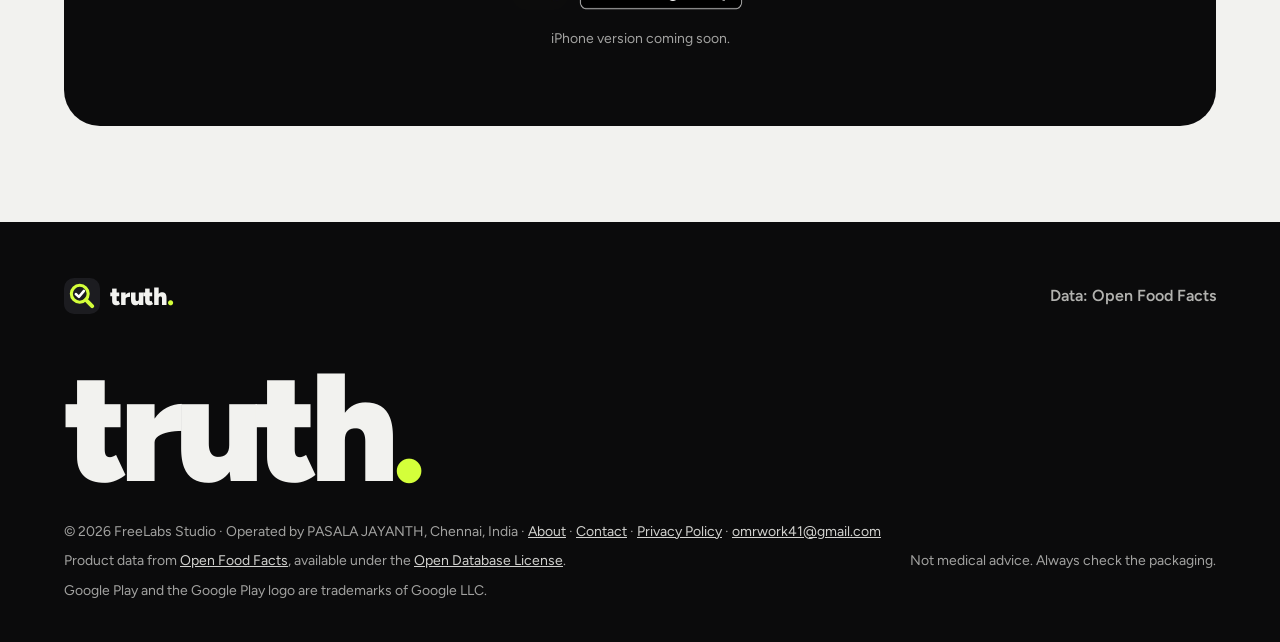
==== commit 3ed755f3: "Homepage redesign for Truth 1.7: real app screens, Nimbu, Eat, Cook, Move, Phone, Progress, almost e" ====
--- a/index.html
+++ b/index.html
@@ -3,14 +3,14 @@
 <head>
 <meta charset="utf-8">
 <meta name="viewport" content="width=device-width, initial-scale=1">
-<title>Truth: See what's really inside</title>
-<meta name="description" content="Truth by FreeLabs Studio scans barcodes and QR codes: a clear verdict on food, whether it fits your diet and allergies, better choices, calorie counting, steps and screen time. Free on Android.">
+<title>Truth: Calorie Counter, Food Scanner, Steps and Screen Time</title>
+<meta name="description" content="Truth by FreeLabs Studio: scan food, count calories, cook with what you have, track steps and walks, and cut screen time, with Nimbu, your buddy. Free on Android.">
 <meta name="theme-color" content="#0B0B0C">
 <link rel="canonical" href="https://truth.freefinance.site/">
 <meta property="og:type" content="website">
 <meta property="og:site_name" content="Truth">
-<meta property="og:title" content="Truth: See what's really inside">
-<meta property="og:description" content="Scan any barcode. Get the verdict, the ingredients and the expiry, in about a second.">
+<meta property="og:title" content="Truth: The truth about your day">
+<meta property="og:description" content="Scan food, count calories, walk more and scroll less. One simple app, with Nimbu, your buddy.">
 <meta property="og:url" content="https://truth.freefinance.site/">
 <meta property="og:image" content="https://truth.freefinance.site/assets/og.png">
 <meta property="og:image:width" content="1200">
@@ -38,251 +38,162 @@
   html { -webkit-text-size-adjust: 100%; scroll-behavior: smooth; }
   body { margin: 0; background: var(--paper); color: var(--ink); font-family: Figtree, system-ui, sans-serif; font-size: 17px; line-height: 1.55; overflow-x: hidden; }
   a { color: inherit; }
+  img { max-width: 100%; }
   .wrap { max-width: var(--max); margin: 0 auto; padding-inline: var(--pad); }
   .eyebrow { font-size: 13px; font-weight: 800; letter-spacing: .14em; text-transform: uppercase; color: var(--muted); margin: 0 0 18px; }
-  .ic { width: 24px; height: 24px; fill: none; stroke: currentColor; stroke-width: 2; stroke-linecap: round; stroke-linejoin: round; flex: none; }
+  h2 { font-size: clamp(38px, 5.6vw, 76px); line-height: .95; letter-spacing: -.045em; font-weight: 900; margin: 0 0 22px; }
+  h3 { font-size: 24px; letter-spacing: -.02em; margin: 0 0 10px; }
+  .sub { font-size: clamp(18px, 1.6vw, 21px); color: var(--muted); max-width: 52ch; margin: 0; }
+  main > section, main > .wrap { padding-top: clamp(72px, 10vw, 136px); }
 
   /* ---------- hero ---------- */
   .hero { position: relative; background: var(--ink); color: var(--paper); overflow: hidden; isolation: isolate; }
-  .hero::before { /* volt glow */
-    content: ""; position: absolute; inset: auto -10% -40% 35%; height: 90%; z-index: -1;
-    background: radial-gradient(closest-side, rgba(212,255,58,.20), transparent 70%); filter: blur(10px);
-  }
   .hero::after { /* grain */
     content: ""; position: absolute; inset: 0; z-index: -1; opacity: .07; pointer-events: none;
     background-image: url("data:image/svg+xml,%3Csvg xmlns='http://www.w3.org/2000/svg' width='160' height='160'%3E%3Cfilter id='n'%3E%3CfeTurbulence type='fractalNoise' baseFrequency='.9' numOctaves='2' stitchTiles='stitch'/%3E%3C/filter%3E%3Crect width='100%25' height='100%25' filter='url(%23n)'/%3E%3C/svg%3E");
   }
-  .hero-grid { display: grid; grid-template-columns: 1.15fr .85fr; align-items: center; gap: 48px; padding-top: clamp(40px, 7vw, 96px); padding-bottom: clamp(64px, 9vw, 128px); }
+  .hero-grid { display: grid; grid-template-columns: 1.1fr .9fr; align-items: center; gap: 48px; padding-top: clamp(40px, 7vw, 96px); padding-bottom: clamp(64px, 9vw, 120px); }
   .badge { display: inline-flex; align-items: center; gap: 12px; background: var(--glass); border: 1px solid rgba(255,255,255,.08); color: var(--paper); font-size: 14px; font-weight: 600; padding: 8px 14px; border-radius: 999px; }
-  h1 { font-size: clamp(54px, 9.4vw, 138px); line-height: .9; letter-spacing: -.055em; font-weight: 900; margin: 26px 0 26px; }
+  h1 { font-size: clamp(52px, 8.6vw, 128px); line-height: .9; letter-spacing: -.055em; font-weight: 900; margin: 26px 0 26px; }
   h1 .hl { position: relative; white-space: nowrap; }
-  h1 .hl::after { content: ""; position: absolute; left: .02em; right: .04em; bottom: .06em; height: .12em; background: var(--volt); border-radius: 999px; transform-origin: left; animation: draw 1s .7s cubic-bezier(.2,.8,.2,1) both; z-index: -1; }
-  .lede { font-size: clamp(18px, 1.6vw, 21px); color: var(--on-ink-2); max-width: 38ch; margin: 0 0 30px; }
+  h1 .hl::after { content: ""; position: absolute; left: .02em; right: .04em; bottom: .04em; height: .12em; background: var(--volt); border-radius: 999px; transform-origin: left; animation: draw 1s .7s cubic-bezier(.2,.8,.2,1) both; z-index: -1; }
+  .lede { font-size: clamp(18px, 1.6vw, 21px); color: var(--on-ink-2); max-width: 42ch; margin: 0 0 30px; }
   .get-row { display: flex; flex-wrap: wrap; align-items: center; gap: 14px; }
   .app-icon { width: 56px; height: 56px; border-radius: 14px; display: block; }
+  .play-badge img { display: block; height: 64px; width: auto; }
   .ctas { display: flex; flex-wrap: wrap; align-items: center; gap: 12px 18px; }
   .btn { display: inline-flex; align-items: center; justify-content: center; gap: 10px; font: 800 17px/1 Figtree, sans-serif; padding: 18px 26px; border-radius: 999px; text-decoration: none; transition: transform .15s ease, background .2s; }
+  .btn:hover { transform: translateY(-2px); }
   .btn-glass { background: var(--glass); color: var(--paper); border: 1px solid rgba(255,255,255,.1); }
   .btn-glass:hover { background: #26262B; }
   .btn-ink { background: var(--ink); color: var(--paper); }
   .btn-ink:hover { background: #26262B; }
   .play-note { margin: 16px 0 0; font-size: 14px; color: rgba(242,242,239,.66); }
 
-  /* ---------- phone ---------- */
-  .stage { position: relative; display: grid; place-items: center; min-height: 600px; }
-  .barcode { position: absolute; width: 78%; height: 150px; top: 44%; left: -6%; opacity: .16; transform: rotate(-8deg);
-    background: repeating-linear-gradient(90deg, #fff 0 3px, transparent 3px 7px, #fff 7px 8px, transparent 8px 13px, #fff 13px 18px, transparent 18px 21px); border-radius: 6px; }
-  .phone { position: relative; width: 300px; height: 620px; border-radius: 48px; background: #000; padding: 9px; transform: rotate(4deg);
-    box-shadow: 0 0 0 1.5px rgba(255,255,255,.14), 0 50px 120px -20px rgba(0,0,0,.8), 0 0 80px -20px rgba(212,255,58,.25);
-    animation: float 7s ease-in-out infinite; }
-  .screen { position: relative; height: 100%; border-radius: 40px; overflow: hidden; background: var(--paper); color: var(--ink); padding: 44px 14px 14px; display: flex; flex-direction: column; gap: 10px; }
-  .notch { position: absolute; top: 12px; left: 50%; width: 92px; height: 24px; margin-left: -46px; border-radius: 20px; background: #000; z-index: 3; }
-  .p-hero { border-radius: 26px; padding: 12px 12px 14px; text-align: center; background: linear-gradient(180deg, #FFE1DC, var(--paper)); }
-  .p-top { display: flex; align-items: center; gap: 6px; margin-bottom: 4px; }
-  .p-top .tap { width: 24px; height: 24px; border-radius: 50%; background: rgba(255,255,255,.85); display: grid; place-items: center; font-size: 12px; font-weight: 900; }
-  .p-top .sp { flex: 1; }
-  .p-top .cmp { background: var(--ink); color: #fff; font-size: 10.5px; font-weight: 800; border-radius: 999px; padding: 5px 9px; display: inline-flex; gap: 4px; align-items: center; }
-  .p-top .cmp i { color: var(--volt); font-style: normal; }
-  .p-better { align-self: flex-start; background: #E0F6E6; color: #1B6B36; border: 1px solid rgba(48,209,88,.5); border-radius: 999px; padding: 6px 11px; font-size: 11.5px; font-weight: 800; display: inline-flex; gap: 6px; align-items: center; animation: up .8s 1.6s cubic-bezier(.2,.8,.2,1) both; }
-  .p-better .ic { width: 14px; height: 14px; }
-  .p-photo { width: 84px; height: 84px; margin: 2px auto 10px; border-radius: 26px; background: #fff; display: grid; place-items: center; box-shadow: 0 14px 30px -10px rgba(255,69,58,.45); }
-  .p-name { font-weight: 900; font-size: 19px; letter-spacing: -.02em; line-height: 1.1; }
-  .p-meta { font-size: 12px; color: var(--muted); margin-top: 3px; }
-  .p-pills { display: flex; gap: 6px; justify-content: center; margin-top: 9px; }
-  .p-pill { font-size: 11px; font-weight: 800; background: #fff; border-radius: 999px; padding: 5px 9px; display: inline-flex; gap: 5px; align-items: center; }
-  .p-pill i { width: 6px; height: 6px; border-radius: 50%; background: var(--red); display: inline-block; }
-  .p-card { background: #fff; border-radius: 22px; padding: 12px; }
-  .verdict { display: flex; align-items: center; gap: 12px; }
-  .ring { --p: 20; width: 58px; height: 58px; border-radius: 50%; flex: none; display: grid; place-items: center; position: relative;
-    background: conic-gradient(var(--red) calc(var(--p) * 1%), rgba(255,69,58,.15) 0); animation: ring 1.4s .6s cubic-bezier(.2,.8,.2,1) both; }
-  .ring::before { content: ""; position: absolute; inset: 6px; border-radius: 50%; background: #fff; }
-  .ring span { position: relative; font-weight: 900; font-size: 26px; color: var(--red); }
-  .v-title { font-weight: 900; font-size: 16px; color: #B3261E; letter-spacing: -.01em; line-height: 1.15; }
-  .v-sub { font-size: 11px; color: var(--muted); line-height: 1.35; margin-top: 3px; }
-  .meters h4 { margin: 0 0 8px; font-size: 14px; font-weight: 900; display: flex; justify-content: space-between; }
-  .meters h4 span { font-weight: 400; color: var(--muted); font-size: 12px; }
-  .m-row { margin-top: 9px; }
-  .m-top { display: flex; justify-content: space-between; font-size: 11.5px; font-weight: 600; }
-  .m-top b { font-weight: 900; }
-  .m-bar { height: 6px; border-radius: 6px; background: var(--line); margin-top: 5px; overflow: hidden; }
-  .m-bar i { display: block; height: 100%; border-radius: 6px; transform-origin: left; animation: grow 1.2s cubic-bezier(.2,.8,.2,1) both; }
-  .scanline { position: absolute; left: 14px; right: 14px; height: 3px; border-radius: 3px; background: var(--volt); z-index: 4;
-    box-shadow: 0 0 18px 4px rgba(212,255,58,.55); animation: sweep 3.2s ease-in-out infinite; }
-  .float-card { position: absolute; z-index: 5; background: var(--ink-2); border: 1px solid rgba(255,255,255,.1); color: var(--paper); border-radius: 20px; padding: 14px 16px; box-shadow: 0 30px 60px -20px rgba(0,0,0,.7); }
-  .float-card small { display: block; font-size: 11px; font-weight: 800; letter-spacing: .12em; color: rgba(242,242,239,.62); }
-  .float-card em { font-style: normal; font-size: 12px; color: rgba(242,242,239,.66); }
-  .fc-expiry { left: -8%; bottom: 13%; transform: rotate(-5deg); animation: float 8s 1s ease-in-out infinite; }
-  .fc-expiry strong { display: block; font-size: 34px; font-weight: 900; letter-spacing: -.03em; color: var(--volt); line-height: 1.05; }
-  .fc-diet { right: -9%; top: 47%; transform: rotate(6deg); animation: float 9s .4s ease-in-out infinite; }
-  .fc-diet strong { display: block; font-size: 20px; font-weight: 900; letter-spacing: -.02em; color: var(--red); line-height: 1.15; }
+  /* ---------- devices: real app screens in a phone frame ---------- */
+  .device { margin: 0; border-radius: 44px; background: #000; padding: 8px; box-shadow: 0 0 0 1.5px rgba(255,255,255,.12), 0 40px 90px -24px rgba(0,0,0,.55); }
+  .device img { display: block; width: 100%; height: auto; border-radius: 36px; }
+  .stage { position: relative; min-height: 640px; }
+  .stage .glow { position: absolute; inset: 8% -10% 0 0; background: radial-gradient(closest-side, rgba(212,255,58,.22), transparent 72%); filter: blur(8px); }
+  .d-back { position: absolute; width: 250px; right: 2%; top: 30px; transform: rotate(7deg); opacity: .9; animation: float 8s ease-in-out infinite reverse; }
+  .d-front { position: absolute; width: 290px; left: 6%; top: 0; transform: rotate(-4deg); animation: float 7s ease-in-out infinite; box-shadow: 0 0 0 1.5px rgba(255,255,255,.14), 0 50px 120px -20px rgba(0,0,0,.8), 0 0 80px -20px rgba(212,255,58,.3); }
+  .bubble { position: absolute; left: 0; bottom: 70px; background: var(--volt); color: var(--ink); font-weight: 800; padding: 14px 18px; border-radius: 22px 22px 22px 6px; box-shadow: 0 20px 40px -10px rgba(0,0,0,.5); animation: pop .6s 1s cubic-bezier(.2,1.4,.4,1) both; }
 
   /* ---------- ticker ---------- */
-  .ticker { background: var(--volt); color: var(--ink); overflow: hidden; border-block: 1px solid var(--ink); }
-  .ticker-track { display: flex; width: max-content; animation: marquee 38s linear infinite; }
-  .ticker:hover .ticker-track { animation-play-state: paused; }
-  .ticker-track span { display: inline-flex; align-items: center; gap: 18px; padding: 18px 0 18px 18px; font-weight: 800; font-size: 18px; white-space: nowrap; letter-spacing: -.01em; }
-  .ticker-track span::after { content: ""; width: 7px; height: 7px; border-radius: 50%; background: var(--ink); }
-
-  /* ---------- sections ---------- */
-  section.wrap { padding-top: clamp(72px, 10vw, 128px); scroll-margin-top: 16px; }
-  h2 { font-size: clamp(38px, 6vw, 76px); line-height: .96; letter-spacing: -.045em; font-weight: 900; margin: 0 0 clamp(32px, 4vw, 56px); max-width: 16ch; }
-
-  /* ---------- screenshots ---------- */
-  .strip { list-style: none; margin: 0 calc(var(--pad) * -1); padding: 8px var(--pad) 28px; display: flex; gap: 16px; overflow-x: auto; scroll-snap-type: x mandatory; scroll-padding-inline: var(--pad); -webkit-overflow-scrolling: touch; scrollbar-width: thin; }
-  .strip li { flex: 0 0 72vw; max-width: 300px; scroll-snap-align: center; margin: 0; }
-  .strip figure { margin: 0; }
-  .strip img { display: block; width: 100%; height: auto; aspect-ratio: 9 / 16; border-radius: 28px; background: var(--ink); box-shadow: 0 1px 0 rgba(0,0,0,.02), 0 18px 40px -24px rgba(0,0,0,.45); }
-  .strip figcaption { margin-top: 12px; font-size: 15px; font-weight: 600; color: var(--muted); text-align: center; }
-  @media (min-width: 960px) {
-    .strip { justify-content: safe center; }
-    .strip li { flex-basis: 250px; }
-  }
-
-  /* ---------- tiles ---------- */
-  .bento { display: grid; grid-template-columns: repeat(6, 1fr); gap: 18px; }
-  .tile { background: var(--card); border-radius: var(--radius); padding: clamp(24px, 3vw, 36px); position: relative; overflow: hidden; box-shadow: 0 1px 0 rgba(0,0,0,.02), 0 18px 40px -24px rgba(0,0,0,.18); }
-  .tile h3 { font-size: clamp(24px, 2.4vw, 32px); letter-spacing: -.03em; line-height: 1.05; margin: 0 0 12px; font-weight: 900; }
-  .tile p { margin: 0; color: var(--muted); max-width: 42ch; }
-  .t-verdict { grid-column: span 4; background: var(--ink); color: var(--paper); display: flex; flex-direction: column; justify-content: space-between; gap: 28px; }
-  .t-verdict p { color: var(--on-ink-2); }
-  .scale { display: block; width: 100%; max-width: 520px; height: auto; }
-  .t-med { grid-column: span 2; background: #FFE3DF; }
-  .t-med .exp { margin-top: 26px; background: var(--ink); color: var(--paper); border-radius: 20px; padding: 16px 18px; }
-  .t-med .exp small { font-size: 11px; font-weight: 800; letter-spacing: .14em; color: rgba(242,242,239,.62); }
-  .t-med .exp strong { display: block; font-size: 36px; font-weight: 900; color: var(--red); letter-spacing: -.03em; line-height: 1.1; }
-  .t-ingr { grid-column: span 3; background: #E3ECF6; }
-  .codes { display: flex; flex-wrap: wrap; gap: 8px; margin-top: 24px; }
-  .codes span { background: #fff; border-radius: 999px; padding: 8px 14px; font-size: 14px; font-weight: 600; }
-  .codes span b { font-family: ui-monospace, SFMono-Regular, Menlo, monospace; font-weight: 800; margin-right: 6px; }
-  .t-private { grid-column: span 3; background: #DFF5E6; }
-  .t-private p { position: relative; }
-  .lock { position: absolute; right: -24px; bottom: -28px; width: 170px; height: 170px; opacity: .09; stroke-width: 1.5; }
-  .t-missing { grid-column: span 6; background: var(--ink); color: var(--paper); display: grid; grid-template-columns: 1fr 1.2fr; gap: 12px 32px; align-items: start; }
-  .t-missing h3 { margin: 0; }
-  .t-missing p { color: var(--on-ink-2); }
-  .t-kinds { grid-column: span 6; display: flex; flex-wrap: wrap; align-items: center; justify-content: space-between; gap: 24px; }
-  .kinds { display: flex; flex-wrap: wrap; gap: 10px; }
-  .kinds span { border: 1.5px solid var(--ink); border-radius: 999px; padding: 9px 16px 9px 13px; font-weight: 800; display: inline-flex; align-items: center; gap: 8px; }
-  .kinds .ic { width: 19px; height: 19px; }
-
-  /* ---------- what's new ---------- */
-  .new-head { display: flex; flex-wrap: wrap; align-items: end; justify-content: space-between; gap: 16px 32px; margin-bottom: clamp(32px, 4vw, 56px); }
-  .new-head h2 { margin: 0; }
-  .soon { display: inline-flex; align-items: center; gap: 12px; background: var(--ink); color: var(--paper); font-size: 14px; font-weight: 800; padding: 10px 16px; border-radius: 999px; }
-  .t-diet { grid-column: span 3; }
-  .t-better { grid-column: span 3; background: #DFF5E6; }
-  .t-compare { grid-column: span 2; background: var(--ink); color: var(--paper); }
-  .t-compare p { color: var(--on-ink-2); }
-  .t-share { grid-column: span 2; background: var(--volt); }
-  .t-share p { color: rgba(11,11,12,.72); }
-  .t-shelf { grid-column: span 2; background: #FFF0D6; }
-  .mini { margin-top: 24px; background: var(--ink); border-radius: 22px; padding: 12px; display: flex; flex-wrap: wrap; gap: 8px; width: fit-content; max-width: 100%; }
-  .pill { border-radius: 999px; padding: 8px 14px; font-size: 14px; font-weight: 800; display: inline-flex; align-items: center; gap: 8px; }
-  .pill i { width: 9px; height: 9px; border-radius: 50%; display: inline-block; }
-  .pill.ok { background: #E0F6E6; color: #1B6B36; } .pill.ok i { background: var(--green); }
-  .pill.may { background: #FFF0D6; color: #8A5200; } .pill.may i { background: var(--amber); }
-  .pill.no { background: #FFE3DF; color: #B3261E; } .pill.no i { background: var(--red); }
-  .alts { margin-top: 24px; display: grid; grid-template-columns: repeat(3, 1fr); gap: 10px; }
-  .alt { background: #fff; border-radius: 18px; padding: 12px; font-size: 14px; font-weight: 800; line-height: 1.25; position: relative; }
-  .alt .g { position: absolute; top: 10px; right: 10px; width: 26px; height: 26px; border-radius: 9px; display: grid; place-items: center; color: var(--ink); font-weight: 900; font-size: 14px; }
-  .alt .img { height: 64px; border-radius: 12px; background: var(--paper); margin-bottom: 10px; display: grid; place-items: center; color: var(--muted); }
-  .alt .img svg { width: 42px; height: 42px; fill: none; stroke: currentColor; stroke-width: 1.5; stroke-linecap: round; stroke-linejoin: round; }
-  .alt small { display: block; font-weight: 600; color: var(--muted); margin-top: 2px; font-size: 12.5px; }
-  .cmp-rows { margin-top: 22px; font-size: 14px; }
-  .cmp-row { display: grid; grid-template-columns: 1.2fr 1fr 1fr; gap: 8px; padding: 8px 0; border-top: 1px solid rgba(255,255,255,.1); }
-  .cmp-row span:first-child { color: var(--on-ink-2); }
-  .cmp-row .win { color: var(--volt); font-weight: 800; }
-  .cmp-sum { margin-top: 12px; font-weight: 800; color: var(--volt); }
-  .share-mock { margin-top: 22px; background: #fff; border-radius: 20px; overflow: hidden; box-shadow: 0 20px 40px -20px rgba(0,0,0,.35); transform: rotate(-2deg); }
-  .share-mock .top { padding: 14px; text-align: center; background: linear-gradient(180deg, #D3F3DD, #fff); }
-  .share-mock .top b { display: block; font-size: 16px; }
-  .share-mock .top span { display: inline-block; margin-top: 8px; background: #E0F6E6; color: #1B6B36; font-weight: 800; font-size: 12px; padding: 5px 10px; border-radius: 999px; }
-  .share-mock .foot { background: var(--ink); color: #fff; padding: 9px 14px; font-weight: 900; display: flex; justify-content: space-between; align-items: center; font-size: 15px; }
-  .share-mock .foot b { color: var(--volt); }
-  .share-mock .foot small { font-size: 10px; font-weight: 600; opacity: .8; }
-  .soon-row { margin-top: 22px; background: var(--ink); color: var(--paper); border-radius: 20px; padding: 14px 16px; display: flex; justify-content: space-between; align-items: center; gap: 12px; }
-  .soon-row small { display: block; font-size: 11px; font-weight: 800; letter-spacing: .12em; color: rgba(242,242,239,.62); }
-  .soon-row strong { font-size: 24px; font-weight: 900; color: var(--amber); letter-spacing: -.02em; }
-  .soon-row span { font-weight: 800; }
-  @media (max-width: 960px) {
-    .t-verdict, .t-med, .t-ingr, .t-private, .t-missing, .t-kinds, .t-diet, .t-better, .t-compare, .t-share, .t-shelf { grid-column: span 6; }
-    .t-missing { grid-template-columns: 1fr; }
-  }
-  @media (max-width: 480px) {
-    .alts { grid-template-columns: 1fr; }
-    .alt { display: grid; grid-template-columns: 64px 1fr; gap: 12px; align-items: center; padding-right: 44px; }
-    .alt .img { margin: 0; height: 56px; }
-    .alt .g { top: 50%; margin-top: -13px; }
-  }
-
-  /* ---------- steps ---------- */
-  .steps { display: grid; grid-template-columns: repeat(3, 1fr); gap: 18px; }
-  .step { border-top: 2px solid var(--ink); padding-top: 22px; }
-  .step .n { font-size: clamp(64px, 7vw, 104px); font-weight: 900; line-height: .9; letter-spacing: -.06em; -webkit-text-stroke: 2px var(--ink); color: transparent; margin-bottom: 18px; transition: color .3s; }
-  .step:hover .n { color: var(--volt); }
-  .step h3 { font-size: 26px; letter-spacing: -.03em; margin: 0 0 8px; font-weight: 900; }
-  .step p { margin: 0; color: var(--muted); max-width: 34ch; }
-  .credit { margin: 28px 0 0; color: var(--muted); }
-  .credit a { color: var(--ink); font-weight: 800; }
-  @media (max-width: 820px) { .steps { grid-template-columns: 1fr; gap: 36px; } }
-
-  /* ---------- FAQ ---------- */
-  .faq { display: grid; gap: 10px; max-width: 860px; }
-  .faq details { background: var(--card); border-radius: 22px; box-shadow: 0 18px 40px -30px rgba(0,0,0,.25); }
-  .faq summary { cursor: pointer; list-style: none; padding: 20px 24px; font-weight: 800; font-size: 19px; letter-spacing: -.01em; display: flex; justify-content: space-between; align-items: center; gap: 16px; border-radius: 22px; }
+  .ticker { background: var(--volt); color: var(--ink); overflow: hidden; padding: 16px 0; font-weight: 900; font-size: 20px; letter-spacing: -.01em; }
+  .ticker-track { display: flex; width: max-content; animation: marquee 32s linear infinite; }
+  .ticker-track span { padding: 0 26px; white-space: nowrap; display: inline-flex; align-items: center; gap: 26px; }
+  .ticker-track span::after { content: "●"; font-size: 10px; }
+
+  /* ---------- rings ---------- */
+  .ring-row { display: grid; grid-template-columns: repeat(4, 1fr); gap: 16px; margin-top: 40px; }
+  .r { background: var(--card); border: 1px solid var(--line); border-radius: 24px; padding: 24px; display: grid; gap: 6px; }
+  .r b { font-size: 22px; letter-spacing: -.02em; }
+  .r small { color: var(--muted); font-size: 15px; }
+  .dotc { width: 44px; height: 44px; border-radius: 50%; border: 7px solid var(--c); margin-bottom: 8px; position: relative; }
+  .dotc::after { content: ""; position: absolute; inset: -7px; border-radius: 50%; border: 7px solid rgba(0,0,0,.08); clip-path: polygon(50% 50%, 50% 0, 100% 0, 100% 40%); }
+
+  /* ---------- feature rows ---------- */
+  .feature { display: grid; grid-template-columns: 1fr 320px; gap: clamp(32px, 7vw, 120px); align-items: center; }
+  .feature.flip { grid-template-columns: 320px 1fr; }
+  .feature.flip .f-copy { order: 2; }
+  .feature .device { width: 100%; max-width: 320px; justify-self: center; }
+  .f-copy p { font-size: 19px; color: var(--muted); max-width: 46ch; }
+  .ticks { list-style: none; padding: 0; margin: 0; display: grid; gap: 14px; max-width: 52ch; }
+  .ticks li { position: relative; padding-left: 38px; font-size: 18px; }
+  .ticks li::before { content: ""; position: absolute; left: 0; top: 2px; width: 24px; height: 24px; border-radius: 50%; background: var(--volt) url("data:image/svg+xml,%3Csvg xmlns='http://www.w3.org/2000/svg' viewBox='0 0 24 24'%3E%3Cpath d='m7 12.5 3.2 3L17 8.5' fill='none' stroke='%230B0B0C' stroke-width='2.6' stroke-linecap='round' stroke-linejoin='round'/%3E%3C/svg%3E") center/18px no-repeat; }
+
+  /* ---------- phone time ---------- */
+  .phone-card { background: var(--ink); color: var(--paper); border-radius: 36px; padding: clamp(32px, 5vw, 64px); display: grid; grid-template-columns: 1.3fr 1fr; gap: 40px; align-items: center; position: relative; overflow: hidden; isolation: isolate; }
+  .phone-card::before { content: ""; position: absolute; right: -10%; top: -40%; width: 60%; height: 180%; z-index: -1; background: radial-gradient(closest-side, rgba(212,255,58,.18), transparent 70%); }
+  .phone-card .eyebrow { color: var(--volt); }
+  .phone-card p { color: var(--on-ink-2); font-size: 19px; max-width: 48ch; margin: 0; }
+  .apps { display: flex; flex-wrap: wrap; gap: 12px; justify-content: flex-end; }
+  .apps span { background: var(--glass); border: 1px solid rgba(255,255,255,.1); padding: 12px 18px; border-radius: 999px; font-weight: 800; }
+  .apps span:nth-child(odd) { transform: rotate(-3deg); } .apps span:nth-child(even) { transform: rotate(2deg); }
+
+  /* ---------- progress (Plus) ---------- */
+  .dark { background: var(--ink); color: var(--paper); margin-top: clamp(72px, 10vw, 136px); padding-bottom: clamp(72px, 10vw, 120px); position: relative; overflow: hidden; isolation: isolate; }
+  .dark::before { content: ""; position: absolute; left: 50%; bottom: -30%; width: 1100px; height: 900px; margin-left: -550px; z-index: -1; background: radial-gradient(closest-side, rgba(212,255,58,.16), transparent 70%); }
+  .dark .eyebrow { color: var(--volt); }
+  .dark .sub { color: var(--on-ink-2); }
+  .p-head { text-align: center; display: grid; justify-items: center; }
+  .p-shots { display: flex; justify-content: center; gap: clamp(20px, 4vw, 56px); margin-top: 56px; }
+  .p-shots .device { width: 280px; }
+  .p-shots .device:first-child { transform: rotate(-3deg) translateY(20px); }
+  .p-shots .device:last-child { transform: rotate(3deg); }
+
+  /* ---------- plans ---------- */
+  .plans { display: grid; grid-template-columns: 1fr 1fr; gap: 20px; margin-top: 40px; }
+  .plan { background: var(--card); border: 1px solid var(--line); border-radius: var(--radius); padding: clamp(28px, 3.5vw, 44px); }
+  .plan h3 { font-size: 30px; }
+  .plan ul { list-style: none; padding: 0; margin: 18px 0 0; display: grid; gap: 12px; }
+  .plan li { padding-left: 30px; position: relative; font-size: 17px; }
+  .plan li::before { content: "✓"; position: absolute; left: 0; font-weight: 900; }
+  .plan.plus { background: var(--volt); border-color: var(--volt); }
+  .plan .fine { font-size: 14px; margin: 22px 0 0; opacity: .75; }
+
+  /* ---------- FreeLabs Studio ---------- */
+  .studio-card { background: var(--ink); color: var(--paper); border-radius: 36px; padding: clamp(32px, 5vw, 64px); display: grid; grid-template-columns: auto 1fr; gap: clamp(28px, 5vw, 72px); align-items: center; }
+  .studio-card .eyebrow { color: var(--volt); }
+  .studio-card p { color: var(--on-ink-2); font-size: 19px; max-width: 46ch; margin: 0 0 26px; }
+  .studio-mark { font-weight: 900; font-size: clamp(48px, 7vw, 104px); letter-spacing: -.05em; line-height: .85; display: grid; }
+  .studio-mark b { color: var(--volt); font-weight: 900; }
+  .studio-mark i { font-style: normal; font-size: .32em; letter-spacing: .3em; text-transform: uppercase; color: var(--on-ink-2); margin-top: 14px; }
+
+  /* ---------- FAQ, band, CTA ---------- */
+  .faq { display: grid; gap: 12px; margin-top: 32px; max-width: 900px; }
+  .faq details { background: var(--card); border: 1px solid var(--line); border-radius: 20px; padding: 0 24px; }
+  .faq summary { cursor: pointer; font-weight: 800; font-size: 19px; padding: 22px 0; list-style: none; display: flex; justify-content: space-between; gap: 16px; }
   .faq summary::-webkit-details-marker { display: none; }
-  .faq summary::after { content: ""; width: 11px; height: 11px; border-right: 2.5px solid var(--ink); border-bottom: 2.5px solid var(--ink); transform: rotate(45deg) translate(-2px, -2px); transition: transform .2s; flex: none; }
-  .faq details[open] summary::after { transform: rotate(-135deg) translate(-2px, -2px); }
-  .faq p { margin: 0; padding: 0 24px 22px; color: var(--muted); max-width: 66ch; }
-
-  /* ---------- privacy band ---------- */
-  .band { margin-top: clamp(72px, 10vw, 128px); }
-  .band-card { background: var(--volt); border-radius: 40px; padding: clamp(32px, 5vw, 72px); display: grid; grid-template-columns: 1.3fr auto; gap: 32px; align-items: end; position: relative; overflow: hidden; }
-  .band-card h2 { margin-bottom: 18px; max-width: 12ch; }
-  .band-card p { margin: 0; max-width: 52ch; font-size: 18px; }
-  .band-card .big { position: absolute; right: -2%; top: -18%; font-size: clamp(160px, 22vw, 320px); font-weight: 900; letter-spacing: -.08em; line-height: 1; opacity: .08; pointer-events: none; }
-  @media (max-width: 820px) { .band-card { grid-template-columns: 1fr; } }
-
-  /* ---------- final call to action ---------- */
-  .cta { margin-top: 18px; }
-  .cta-card { background: var(--ink); color: var(--paper); border-radius: 40px; padding: clamp(32px, 5vw, 72px); position: relative; overflow: hidden; isolation: isolate; }
-  .cta-card::before { content: ""; position: absolute; right: -10%; top: -40%; width: 60%; height: 180%; z-index: -1; background: radial-gradient(closest-side, rgba(212,255,58,.16), transparent 70%); }
-  .cta-card .eyebrow { color: rgba(242,242,239,.66); }
-  .cta-card h2 { margin-bottom: 26px; }
-  .cta-card p.note { margin: 18px 0 0; color: var(--on-ink-2); }
-
-  /* ---------- reveal ---------- */
-  .js .reveal { opacity: 0; transform: translateY(24px); transition: opacity .8s cubic-bezier(.2,.8,.2,1), transform .8s cubic-bezier(.2,.8,.2,1), translate .22s cubic-bezier(.2,.8,.2,1), scale .18s, box-shadow .22s; }
+  .faq summary::after { content: "+"; font-size: 26px; line-height: 1; transition: transform .2s; }
+  .faq details[open] summary::after { transform: rotate(45deg); }
+  .faq details p { margin: 0 0 22px; color: var(--muted); }
+  .band-card { background: var(--volt); border-radius: 36px; padding: clamp(32px, 5vw, 64px); display: grid; grid-template-columns: auto 1fr auto; gap: 40px; align-items: center; }
+  .band-card .big { font-size: clamp(64px, 9vw, 140px); font-weight: 900; letter-spacing: -.06em; line-height: .8; }
+  .band-card h2 { font-size: clamp(30px, 3.4vw, 46px); margin-bottom: 12px; }
+  .band-card p { margin: 0; max-width: 56ch; }
+  .cta-card { background: var(--ink); color: var(--paper); border-radius: 36px; padding: clamp(40px, 6vw, 80px); text-align: center; display: grid; justify-items: center; }
+  .cta-card .eyebrow { color: var(--volt); }
+  .cta-card .note { color: var(--on-ink-2); font-size: 14px; margin: 18px 0 0; }
+
+  /* ---------- motion ---------- */
+  .js .reveal { opacity: 0; transform: translateY(24px); transition: opacity .8s cubic-bezier(.2,.8,.2,1), transform .8s cubic-bezier(.2,.8,.2,1); }
   .js .reveal.in { opacity: 1; transform: none; }
+  .js .p-shots .device.reveal.in:first-child { transform: rotate(-3deg) translateY(20px); }
+  .js .p-shots .device.reveal.in:last-child { transform: rotate(3deg); }
   .hero .up { animation: up .9s cubic-bezier(.2,.8,.2,1) both; }
   .hero .up:nth-child(2) { animation-delay: .08s; } .hero .up:nth-child(3) { animation-delay: .16s; } .hero .up:nth-child(4) { animation-delay: .24s; } .hero .up:nth-child(5) { animation-delay: .32s; }
-
   @keyframes up { from { opacity: 0; transform: translateY(28px); } }
   @keyframes draw { from { transform: scaleX(0); } }
   @keyframes float { 0%,100% { translate: 0 0; } 50% { translate: 0 -12px; } }
-  @keyframes sweep { 0%,100% { top: 60px; } 50% { top: calc(100% - 30px); } }
-  @keyframes ring { from { --p: 0; } }
-  @keyframes grow { from { transform: scaleX(0); } }
+  @keyframes pop { from { opacity: 0; transform: scale(.6) translateY(10px); } }
   @keyframes marquee { to { transform: translateX(-50%); } }
-  @property --p { syntax: "<number>"; inherits: false; initial-value: 20; }
 
   @media (max-width: 960px) {
     .hero-grid { grid-template-columns: 1fr; }
-    .stage { min-height: 560px; }
-    .fc-expiry { left: 0; } .fc-diet { right: 0; top: 50%; }
+    .stage { min-height: 560px; max-width: 520px; width: 100%; margin: 0 auto; }
+    .ring-row { grid-template-columns: 1fr 1fr; }
+    .feature, .feature.flip { grid-template-columns: 1fr; }
+    .feature.flip .f-copy { order: 0; }
+    .feature .device { max-width: 280px; }
+    .phone-card { grid-template-columns: 1fr; }
+    .apps { justify-content: flex-start; }
+    .plans { grid-template-columns: 1fr; }
+    .band-card, .studio-card { grid-template-columns: 1fr; gap: 20px; }
   }
-  @media (max-width: 420px) {
-    .phone { transform: rotate(3deg) scale(.9); }
-    .fc-expiry { left: -4px; bottom: 6%; }
-    .fc-diet { display: none; } /* it would cover the verdict */
+  @media (max-width: 560px) {
+    .d-front { width: 230px; left: 0; }
+    .d-back { width: 200px; right: 0; top: 60px; }
+    .stage { min-height: 520px; }
+    .bubble { bottom: 30px; left: 12px; font-size: 15px; }
+    .p-shots .device { width: 46%; }
     .badge { font-size: 12.5px; gap: 10px; padding: 8px 12px; }
   }
   @media (prefers-reduced-motion: reduce) {
     *, *::before, *::after { animation: none !important; transition: none !important; }
     html { scroll-behavior: auto; }
-    .ticker-track { animation: none !important; }
     .js .reveal { opacity: 1; transform: none; }
-    .scanline { display: none; }
   }
 </style>
 <link rel="stylesheet" href="assets/site.css">
@@ -297,8 +208,8 @@
       <span class="brand-text"><span class="wordmark">truth<b>.</b></span><span class="by">by <b>FreeLabs</b> <i>Studio</i></span></span>
     </a>
     <div class="nav-links">
-      <a class="link" href="#new">What's new</a>
-      <a class="link" href="#how">How it works</a>
+      <a class="link" href="#eat">Features</a>
+      <a class="link" href="#progress">Plus</a>
       <a class="link" href="#faq">FAQ</a>
       <a class="link" href="about.html">About</a>
       <a class="link" href="contact.html">Contact</a>
@@ -307,8 +218,8 @@
       <details class="menu">
         <summary aria-label="Menu"><svg class="ic" viewBox="0 0 24 24" aria-hidden="true"><path d="M4 6h16M4 12h16M4 18h16"/></svg></summary>
         <div class="menu-panel">
-          <a href="#new">What's new</a>
-          <a href="#how">How it works</a>
+          <a href="#eat">Features</a>
+          <a href="#progress">Plus</a>
           <a href="#faq">FAQ</a>
           <a href="about.html">About</a>
           <a href="contact.html">Contact</a>
@@ -322,200 +233,172 @@
 <header class="hero">
   <div class="wrap hero-grid">
     <div>
-      <span class="badge up"><span class="dot"></span>Food scanner, calories and steps · Free on Android</span>
-      <h1 class="up">See what's <span class="hl">really</span> inside.</h1>
-      <p class="lede up">Scan a barcode to get a plain verdict on food: Nutri-Score, how processed it is, and what's in it. Plus batch and expiry dates on medicines.</p>
+      <span class="badge up"><span class="dot"></span>Truth by FreeLabs Studio · New: 1.7 with Nimbu</span>
+      <h1 class="up">The <span class="hl">truth</span> about your day.</h1>
+      <p class="lede up">One simple app for what you eat, how much you move and how much time your phone takes. Scan food, count calories, cook with what you have, walk more and scroll less, with Nimbu cheering you on.</p>
       <div class="ctas up">
         <span class="get-row">
           <img class="app-icon" src="assets/icon-96.webp" width="56" height="56" alt="Truth app icon">
           <a class="play-badge" href="https://play.google.com/store/apps/details?id=com.foodscanrate.app" target="_blank" rel="noopener"><img src="assets/google-play-badge.png" width="215" height="83" alt="Get it on Google Play"></a>
         </span>
-        <a class="btn btn-glass" href="#screens">See the app ↓</a>
+        <a class="btn btn-glass" href="#eat">See what's inside ↓</a>
       </div>
       <p class="play-note up">Free on Google Play for Android. iPhone version coming soon to the App Store.</p>
     </div>
 
     <div class="stage" aria-hidden="true">
-      <div class="barcode"></div>
-      <div class="phone">
-        <div class="screen">
-          <div class="notch"></div>
-          <div class="scanline"></div>
-          <div class="p-hero">
-            <div class="p-top"><span class="tap">‹</span><span class="sp"></span><span class="cmp"><i>⇄</i>Compare</span><span class="tap">↗</span></div>
-            <div class="p-photo">
-              <svg width="58" height="66" viewBox="0 0 58 66"><rect x="12" y="2" width="34" height="11" rx="3" fill="#fff" stroke="#E2E2DC"/><rect x="5" y="12" width="48" height="52" rx="12" fill="#5B3320"/><rect x="5" y="28" width="48" height="18" fill="#D81E18"/><text x="29" y="41" font-family="Figtree" font-weight="900" font-size="10" fill="#fff" text-anchor="middle">SPREAD</text></svg>
-            </div>
-            <div class="p-name">Hazelnut spread</div>
-            <div class="p-meta">400 g · scanned just now</div>
-            <div class="p-pills"><span class="p-pill"><i></i>Nutri-Score E</span><span class="p-pill"><i></i>NOVA 4</span></div>
-          </div>
-          <div class="p-card verdict">
-            <div class="ring"><span>E</span></div>
-            <div><div class="v-title">Enjoy occasionally</div><div class="v-sub">Ultra-processed · High sugar · High saturated fat</div></div>
-          </div>
-          <div class="p-better"><svg class="ic" viewBox="0 0 24 24"><path d="M7 10v12"/><path d="M15 5.88 14 10h5.83a2 2 0 0 1 1.92 2.56l-2.33 8A2 2 0 0 1 17.5 22H4a2 2 0 0 1-2-2v-8a2 2 0 0 1 2-2h2.76a2 2 0 0 0 1.79-1.11L12 2a3.13 3.13 0 0 1 3 3.88Z"/></svg>3 better choices ↓</div>
-          <div class="p-card meters">
-            <h4>Per 100 g <span>539 kcal</span></h4>
-            <div class="m-row"><div class="m-top">Sugars 56.3 g <b style="color:#B3261E">High</b></div><div class="m-bar"><i style="width:96%;background:var(--red);animation-delay:.9s"></i></div></div>
-            <div class="m-row"><div class="m-top">Saturated fat 10.6 g <b style="color:#B3261E">High</b></div><div class="m-bar"><i style="width:82%;background:var(--red);animation-delay:1.05s"></i></div></div>
-            <div class="m-row"><div class="m-top">Salt 0.11 g <b style="color:#1B6B36">Low</b></div><div class="m-bar"><i style="width:8%;background:var(--green);animation-delay:1.2s"></i></div></div>
-          </div>
-        </div>
-      </div>
-      <div class="float-card fc-expiry"><small>USE BEFORE</small><strong>APR 2028</strong><em>Batch DOBS3456 · 19 months left</em></div>
-      <div class="float-card fc-diet"><small>YOUR DIET · VEGAN</small><strong>Not for you</strong><em>Contains milk</em></div>
+      <div class="glow"></div>
+      <figure class="device d-back"><img src="assets/screens/v17/today-360.webp" srcset="assets/screens/v17/today-360.webp 360w, assets/screens/v17/today-720.webp 720w" sizes="250px" width="360" height="780" alt=""></figure>
+      <figure class="device d-front"><img src="assets/screens/v17/hi-360.webp" srcset="assets/screens/v17/hi-360.webp 360w, assets/screens/v17/hi-720.webp 720w" sizes="290px" width="360" height="780" alt=""></figure>
     </div>
   </div>
 </header>
 
 <div class="ticker" aria-hidden="true">
   <div class="ticker-track">
-    <span>Point. Scan. Know.</span><span>Does it fit your diet?</span><span>Spot ultra-processed food</span><span>Allergens flagged</span><span>Find a better choice</span><span>Compare two products</span><span>Know what expires next</span><span>Batch and expiry on medicines</span><span>Share the verdict on WhatsApp</span><span>Count calories in seconds</span><span>Cut your scrolling time</span>
-    <span>Point. Scan. Know.</span><span>Does it fit your diet?</span><span>Spot ultra-processed food</span><span>Allergens flagged</span><span>Find a better choice</span><span>Compare two products</span><span>Know what expires next</span><span>Batch and expiry on medicines</span><span>Share the verdict on WhatsApp</span><span>Count calories in seconds</span><span>Cut your scrolling time</span>
+    <span>Scan any food</span><span>Count calories</span><span>Cook with what you have</span><span>Walks on a map</span><span>Step rooms</span><span>Reels and shorts counter</span><span>Truth Score</span><span>Meet Nimbu</span>
+    <span>Scan any food</span><span>Count calories</span><span>Cook with what you have</span><span>Walks on a map</span><span>Step rooms</span><span>Reels and shorts counter</span><span>Truth Score</span><span>Meet Nimbu</span>
   </div>
 </div>
 
 <main id="content">
-  <section id="screens" class="wrap">
-    <p class="eyebrow reveal">Inside the app</p>
-    <h2 class="reveal">See it before you install.</h2>
-    <ul class="strip reveal" tabindex="0" aria-label="Truth app screenshots, scroll sideways">
-      <li><figure><img src="assets/screens/expiry-360.webp" srcset="assets/screens/expiry-360.webp 360w, assets/screens/expiry-720.webp 720w" sizes="(min-width: 960px) 250px, min(72vw, 300px)" width="360" height="640" loading="lazy" decoding="async" alt="Truth app showing a Use before date of 27 Dec 2026 on a scanned drink"><figcaption>See every expiry at a glance</figcaption></figure></li>
-      <li><figure><img src="assets/screens/history-360.webp" srcset="assets/screens/history-360.webp 360w, assets/screens/history-720.webp 720w" sizes="(min-width: 960px) 250px, min(72vw, 300px)" width="360" height="640" loading="lazy" decoding="async" alt="Truth app listing four scanned products saved on the phone, with their ratings"><figcaption>Your scans stay on your phone</figcaption></figure></li>
-      <li><figure><img src="assets/screens/scan-360.webp" srcset="assets/screens/scan-360.webp 360w, assets/screens/scan-720.webp 720w" sizes="(min-width: 960px) 250px, min(72vw, 300px)" width="360" height="640" loading="lazy" decoding="async" alt="Truth scan screen with a camera frame and a box to type a barcode number"><figcaption>Scan any product in a second</figcaption></figure></li>
-      <li><figure><img src="assets/screens/verdict-360.webp" srcset="assets/screens/verdict-360.webp 360w, assets/screens/verdict-720.webp 720w" sizes="(min-width: 960px) 250px, min(72vw, 300px)" width="360" height="640" loading="lazy" decoding="async" alt="Truth product page with a Nutri-Score E verdict reading Enjoy occasionally"><figcaption>One clear verdict, in plain words</figcaption></figure></li>
-      <li><figure><img src="assets/screens/ingredients-360.webp" srcset="assets/screens/ingredients-360.webp 360w, assets/screens/ingredients-720.webp 720w" sizes="(min-width: 960px) 250px, min(72vw, 300px)" width="360" height="640" loading="lazy" decoding="async" alt="Truth product page for a hair oil, listing its ingredients"><figcaption>Every ingredient, explained</figcaption></figure></li>
-      <li><figure><img src="assets/screens/label-360.webp" srcset="assets/screens/label-360.webp 360w, assets/screens/label-720.webp 720w" sizes="(min-width: 960px) 250px, min(72vw, 300px)" width="360" height="640" loading="lazy" decoding="async" alt="Truth form with ingredients and nutrition filled in from a photo of a label"><figcaption>Snap the label, it fills itself in</figcaption></figure></li>
-      <li><figure><img src="assets/screens/reminder-360.webp" srcset="assets/screens/reminder-360.webp 360w, assets/screens/reminder-720.webp 720w" sizes="(min-width: 960px) 250px, min(72vw, 300px)" width="360" height="640" loading="lazy" decoding="async" alt="Truth asking whether to remind you before a pack expires"><figcaption>Get reminded before it expires</figcaption></figure></li>
-    </ul>
-  </section>
-
-  <section id="features" class="wrap">
-    <p class="eyebrow reveal">What Truth shows</p>
-    <h2 class="reveal">One scan. The whole story.</h2>
-    <div class="bento">
-      <article class="tile t-verdict reveal">
-        <div>
-          <h3>A verdict you can read in a glance.</h3>
-          <p>Nutri-Score, NOVA processing level and sugar become one plain answer: Better choice, Moderate or Enjoy occasionally. The reasons are always shown.</p>
-        </div>
-        <svg class="scale" viewBox="0 0 340 78" role="img" aria-label="Nutri-Score scale from A in green to E in red, with B highlighted">
-          <g font-family="Figtree, sans-serif" font-weight="900" font-size="26" text-anchor="middle" fill="#0B0B0C">
-            <rect x="0" y="16" width="62" height="54" rx="14" fill="#30D158"/><text x="31" y="52">A</text>
-            <rect x="66" y="4" width="72" height="72" rx="18" fill="#9BE15D" stroke="#D4FF3A" stroke-width="3"/><text x="102" y="51" font-size="36">B</text>
-            <rect x="142" y="16" width="62" height="54" rx="14" fill="#FFD60A"/><text x="173" y="52">C</text>
-            <rect x="208" y="16" width="62" height="54" rx="14" fill="#FF9F0A"/><text x="239" y="52">D</text>
-            <rect x="274" y="16" width="62" height="54" rx="14" fill="#FF453A"/><text x="305" y="52">E</text>
-          </g>
-        </svg>
+  <section class="wrap rings">
+    <p class="eyebrow reveal">Today</p>
+    <h2 class="reveal">Your whole day in four rings.</h2>
+    <p class="sub reveal">Food, steps, water and phone time on one screen. Close the rings, keep the streak.</p>
+    <div class="ring-row reveal">
+      <div class="r"><span class="dotc" style="--c:#FF9F0A"></span><b>Food</b><small>calories against your target</small></div>
+      <div class="r"><span class="dotc" style="--c:#30D158"></span><b>Steps</b><small>counted all day</small></div>
+      <div class="r"><span class="dotc" style="--c:#5E8BC4"></span><b>Water</b><small>one tap a glass</small></div>
+      <div class="r"><span class="dotc" style="--c:#D4FF3A"></span><b>Phone</b><small>time on social apps</small></div>
+    </div>
+  </section>
+
+  <section id="eat" class="wrap feature">
+    <div class="f-copy">
+      <p class="eyebrow reveal">Eat</p>
+      <h2 class="reveal">Scan any food. See what's really inside.</h2>
+      <ul class="ticks reveal">
+        <li>Scan a barcode for a clear rating, with sugar, oils and additives flagged</li>
+        <li>Every ingredient explained in plain words, with allergens highlighted</li>
+        <li>Search thousands of dishes, or just describe a meal ("2 rotis with dal") and Truth estimates it</li>
+        <li>Plan the day and the week on a calendar</li>
+      </ul>
+    </div>
+    <figure class="device reveal"><img src="assets/screens/v17/eat-360.webp" srcset="assets/screens/v17/eat-360.webp 360w, assets/screens/v17/eat-720.webp 720w" sizes="(min-width: 960px) 300px, 70vw" width="360" height="780" loading="lazy" decoding="async" alt="Truth's Eat tab: today's meals, search and meal plan"></figure>
+  </section>
+
+  <section id="cook" class="wrap feature flip">
+    <div class="f-copy">
+      <p class="eyebrow reveal">Cook</p>
+      <h2 class="reveal">Cook with what you have.</h2>
+      <p class="reveal">Type the ingredients in your kitchen and get a recipe with steps and calories per serving. Save the ones you like and add them to your day in one tap.</p>
+    </div>
+    <figure class="device reveal"><img src="assets/screens/v17/cook-360.webp" srcset="assets/screens/v17/cook-360.webp 360w, assets/screens/v17/cook-720.webp 720w" sizes="(min-width: 960px) 300px, 70vw" width="360" height="780" loading="lazy" decoding="async" alt="A recipe in Truth made from the ingredients typed in, with calories per serving"></figure>
+  </section>
+
+  <section id="move" class="wrap feature">
+    <div class="f-copy">
+      <p class="eyebrow reveal">Move</p>
+      <h2 class="reveal">Walk more. Together.</h2>
+      <ul class="ticks reveal">
+        <li>A step counter for the whole day</li>
+        <li>Track walks and runs on a map: distance, pace and route</li>
+        <li>Step rooms: walk with friends and family and see who walks most</li>
+        <li>Weekly challenges, streaks and badges</li>
+      </ul>
+    </div>
+    <figure class="device reveal"><img src="assets/screens/v17/move-360.webp" srcset="assets/screens/v17/move-360.webp 360w, assets/screens/v17/move-720.webp 720w" sizes="(min-width: 960px) 300px, 70vw" width="360" height="780" loading="lazy" decoding="async" alt="Truth's Move tab with steps, a walk on a map and step rooms"></figure>
+  </section>
+
+  <section id="phone" class="wrap">
+    <div class="phone-card reveal">
+      <div>
+        <p class="eyebrow">Phone · Android</p>
+        <h2>Scroll less, without quitting.</h2>
+        <p>See how long social apps take each day, hour by hour. A reels and shorts counter for Instagram, YouTube, Facebook and Snapchat. Set a daily limit and a reel cap, and Nimbu nudges you when you reach it.</p>
+      </div>
+      <div class="apps" aria-hidden="true"><span>Instagram</span><span>YouTube</span><span>Facebook</span><span>Snapchat</span></div>
+    </div>
+  </section>
+
+  <section id="nimbu" class="wrap feature flip">
+    <div class="f-copy">
+      <p class="eyebrow reveal">Your buddy</p>
+      <h2 class="reveal">Meet Nimbu.</h2>
+      <p class="reveal">Nimbu shows you around, cheers you on and nudges you at the right moments. With Plus, Nimbu brings friends and new looks.</p>
+    </div>
+    <figure class="device reveal"><img src="assets/screens/v17/fight-360.webp" srcset="assets/screens/v17/fight-360.webp 360w, assets/screens/v17/fight-720.webp 720w" sizes="(min-width: 960px) 300px, 70vw" width="360" height="780" loading="lazy" decoding="async" alt="Nimbu and a second buddy playing on Truth's welcome screen"></figure>
+  </section>
+
+  <section id="progress" class="dark">
+    <div class="wrap">
+      <div class="p-head">
+        <p class="eyebrow reveal">Progress · Truth Plus</p>
+        <h2 class="reveal">See your real progress.</h2>
+        <p class="sub reveal">Your Truth Score for food, steps, water and phone time. A body forecast with the date you reach your goal. What you really eat, when you eat, your patterns and your personal records.</p>
+      </div>
+      <div class="p-shots">
+        <figure class="device reveal"><img src="assets/screens/v17/progress-360.webp" srcset="assets/screens/v17/progress-360.webp 360w, assets/screens/v17/progress-720.webp 720w" sizes="(min-width: 960px) 280px, 70vw" width="360" height="780" loading="lazy" decoding="async" alt="Truth Score with its four parts on the Progress tab"></figure>
+        <figure class="device reveal"><img src="assets/screens/v17/patterns-360.webp" srcset="assets/screens/v17/patterns-360.webp 360w, assets/screens/v17/patterns-720.webp 720w" sizes="(min-width: 960px) 280px, 70vw" width="360" height="780" loading="lazy" decoding="async" alt="Progress cards: body forecast, energy balance and what you eat"></figure>
+      </div>
+    </div>
+  </section>
+
+  <section id="plans" class="wrap">
+    <p class="eyebrow reveal">Free and Plus</p>
+    <h2 class="reveal">Almost everything is free.</h2>
+    <p class="sub reveal">Scanning, calories, recipes, steps, walks, phone time and Nimbu are all free, and they stay free. Plus is only for small extras and fun touches, for people who want a little more.</p>
+    <div class="plans">
+      <article class="plan reveal">
+        <h3>Free, for everyone</h3>
+        <ul>
+          <li>Scan food and count calories</li>
+          <li>Steps, water and phone time</li>
+          <li>3 meal estimates a day</li>
+          <li>2 recipes a day</li>
+          <li>1 tracked walk a day and 1 step room</li>
+          <li>Supported by ads</li>
+        </ul>
       </article>
-      <article class="tile t-med reveal">
-        <h3>Medicines, down to the batch.</h3>
-        <p>Reads the QR or Data Matrix for batch, manufacture and expiry, or point the camera at the printed dates. Expired packs turn red, and Truth can remind you a week before.</p>
-        <div class="exp"><small>EXPIRED</small><strong>JAN 2025</strong></div>
+      <article class="plan plus reveal on-volt">
+        <h3>Truth Plus, the small extras</h3>
+        <ul>
+          <li>Progress: Truth Score, body forecast, patterns and records</li>
+          <li>No ads and no daily limits</li>
+          <li>Unlimited recipes, walks and step rooms</li>
+          <li>More buddies and looks</li>
+          <li>3 streak freezes a week</li>
+          <li>More Plus features on the way</li>
+        </ul>
+        <p class="fine">Optional subscription in Google Play. Prices are shown in the app; cancel any time in Google Play.</p>
       </article>
-      <article class="tile t-ingr reveal">
-        <h3>Ingredients, explained.</h3>
-        <p>E-numbers and additives spelled out in plain words, with allergens highlighted, for food, supplements and cosmetics.</p>
-        <div class="codes"><span><b>E322</b>Lecithin</span><span><b>E471</b>Emulsifier</span><span><b>E330</b>Citric acid</span><span><b>E464</b>Capsule shell</span></div>
-      </article>
-      <article class="tile t-private reveal">
-        <h3>Private by design.</h3>
-        <p>Your scan history lives on your phone, and you can delete one scan or many at once. Barcodes go to Open Food Facts to look products up. Photos leave your phone only to read hard-to-read print, or when you choose to add a product.</p>
-        <svg class="ic lock" viewBox="0 0 24 24" aria-hidden="true"><path d="M20 13c0 5-3.5 7.5-7.66 8.95a1 1 0 0 1-.67-.01C7.5 20.5 4 18 4 13V6a1 1 0 0 1 1-1c2 0 4.5-1.2 6.24-2.72a1.17 1.17 0 0 1 1.52 0C14.51 3.81 17 5 19 5a1 1 0 0 1 1 1z"/><path d="m9 12 2 2 4-4"/></svg>
-      </article>
-      <article class="tile t-missing reveal">
-        <h3>Missing? Add it in a minute.</h3>
-        <p>If a barcode isn't in the database yet, photograph the pack and publish it to Open Food Facts from inside Truth. You check every detail first, and the next person who scans it finds it.</p>
-      </article>
-      <article class="tile t-kinds reveal">
-        <h3 style="margin:0">Works on more than food.</h3>
-        <div class="kinds">
-          <span><svg class="ic" viewBox="0 0 24 24" aria-hidden="true"><path d="M3 2v7c0 1.1.9 2 2 2h4a2 2 0 0 0 2-2V2"/><path d="M7 2v20"/><path d="M21 15V2a5 5 0 0 0-5 5v6c0 1.1.9 2 2 2h3Zm0 0v7"/></svg>Food &amp; drinks</span>
-          <span><svg class="ic" viewBox="0 0 24 24" aria-hidden="true"><path d="m10.5 20.5 10-10a4.95 4.95 0 1 0-7-7l-10 10a4.95 4.95 0 1 0 7 7Z"/><path d="m8.5 8.5 7 7"/></svg>Supplements</span>
-          <span><svg class="ic" viewBox="0 0 24 24" aria-hidden="true"><path d="M11 2v2"/><path d="M5 2v2"/><path d="M5 3H4a2 2 0 0 0-2 2v4a6 6 0 0 0 12 0V5a2 2 0 0 0-2-2h-1"/><path d="M8 15a6 6 0 0 0 12 0v-3"/><circle cx="20" cy="10" r="2"/></svg>Medicines</span>
-          <span><svg class="ic" viewBox="0 0 24 24" aria-hidden="true"><path d="M9.937 15.5A2 2 0 0 0 8.5 14.063l-6.135-1.582a.5.5 0 0 1 0-.962L8.5 9.936A2 2 0 0 0 9.937 8.5l1.582-6.135a.5.5 0 0 1 .963 0L14.063 8.5A2 2 0 0 0 15.5 9.937l6.135 1.581a.5.5 0 0 1 0 .964L15.5 14.063a2 2 0 0 0-1.437 1.437l-1.582 6.135a.5.5 0 0 1-.963 0z"/><path d="M20 3v4"/><path d="M22 5h-4"/><path d="M4 17v2"/><path d="M5 18H3"/></svg>Cosmetics</span>
-          <span><svg class="ic" viewBox="0 0 24 24" aria-hidden="true"><circle cx="11" cy="4" r="2"/><circle cx="18" cy="8" r="2"/><circle cx="20" cy="16" r="2"/><path d="M9 10a5 5 0 0 1 5 5v3.5a3.5 3.5 0 0 1-6.84 1.045Q6.52 17.48 4.46 16.84A3.5 3.5 0 0 1 5.5 10Z"/></svg>Pet food</span>
-          <span><svg class="ic" viewBox="0 0 24 24" aria-hidden="true"><path d="M15 21v-8a1 1 0 0 0-1-1h-4a1 1 0 0 0-1 1v8"/><path d="M3 10a2 2 0 0 1 .709-1.528l7-5.999a2 2 0 0 1 2.582 0l7 5.999A2 2 0 0 1 21 10v9a2 2 0 0 1-2 2H5a2 2 0 0 1-2-2z"/></svg>Household</span>
-        </div>
-      </article>
-    </div>
-  </section>
-
-  <section id="new" class="wrap">
-    <div class="new-head">
-      <div>
-        <p class="eyebrow reveal">New in Truth 1.3</p>
-        <h2 class="reveal">Made for how you eat.</h2>
-      </div>
-      <span class="soon reveal"><span class="dot"></span>Available now</span>
-    </div>
-    <div class="bento">
-      <article class="tile t-diet reveal">
-        <h3>Your diet &amp; allergies, checked on every scan.</h3>
-        <p>Set it once: vegetarian (no egg), eggetarian, vegan or Jain, plus allergies like milk, gluten or peanuts. Every food page then tells you if it fits. If the data can't tell, Truth says so instead of guessing.</p>
-        <div class="mini">
-          <span class="pill ok"><i></i>Fits</span><span class="pill may"><i></i>May contain</span><span class="pill no"><i></i>Not for you</span>
-        </div>
-      </article>
-      <article class="tile t-better reveal">
-        <h3>Better choices, right on the page.</h3>
-        <p>Similar products sold in India with a better Nutri-Score, best first. A hint at the top tells you how many there are, so you don't have to scroll to find out.</p>
-        <div class="alts" aria-hidden="true">
-          <div class="alt"><div class="img"><svg viewBox="0 0 48 48"><path d="M12 8h24l-2 5 2 5-2 6 2 6-2 6 2 4H12l2-4-2-6 2-6-2-6 2-5z"/><path d="M19 18h10M19 24h10M19 30h6"/></svg></div><span class="g" style="background:#30D158">A</span><div>Oat cookies<small>Example</small></div></div>
-          <div class="alt"><div class="img"><svg viewBox="0 0 48 48"><rect x="15" y="6" width="18" height="7" rx="2"/><path d="M14 13h20a3 3 0 0 1 3 3v24a3 3 0 0 1-3 3H14a3 3 0 0 1-3-3V16a3 3 0 0 1 3-3z"/><path d="M11 24h26M11 34h26"/></svg></div><span class="g" style="background:#9BE15D">B</span><div>Peanut butter<small>Example</small></div></div>
-          <div class="alt"><div class="img"><svg viewBox="0 0 48 48"><path d="M10 14 24 7l14 7v22l-14 7-14-7z"/><path d="m10 14 14 7 14-7"/><path d="M24 21v22"/></svg></div><span class="g" style="background:#FFD60A">C</span><div>Marie biscuits<small>Example</small></div></div>
-        </div>
-      </article>
-      <article class="tile t-compare reveal">
-        <h3>Compare two products.</h3>
-        <p>Scan a second product, or pick one you've scanned before, and see who wins on each line.</p>
-        <div class="cmp-rows" aria-hidden="true">
-          <div class="cmp-row"><span>Nutri-Score</span><span>E</span><span class="win">B ✓</span></div>
-          <div class="cmp-row"><span>Sat. fat</span><span>12 g</span><span class="win">2 g ✓</span></div>
-          <div class="cmp-row"><span>Protein</span><span>6 g</span><span class="win">10 g ✓</span></div>
-        </div>
-        <div class="cmp-sum">Makhana is better on 6 of 6</div>
-      </article>
-      <article class="tile t-share reveal on-volt">
-        <h3>Share it as a picture.</h3>
-        <p>Send a product's verdict, key numbers and allergens to family on WhatsApp in one tap.</p>
-        <div class="share-mock" aria-hidden="true">
-          <div class="top"><b>Roasted makhana</b><span>✓ Better choice</span></div>
-          <div class="foot"><span>truth<b>.</b></span><small>Check any food label</small></div>
-        </div>
-      </article>
-      <article class="tile t-shelf reveal">
-        <h3>My shelf, with expiring soon.</h3>
-        <p>Your scans now live on My shelf. Packs about to expire sit at the top, counted down in days.</p>
-        <div class="soon-row"><div><small>EXPIRES IN</small><strong>9 days</strong></div><span>Atta, 5 kg</span></div>
-      </article>
-    </div>
-  </section>
-
-  <section id="how" class="wrap">
-    <p class="eyebrow reveal">How it works</p>
-    <h2 class="reveal">Point. Scan. Know.</h2>
-    <div class="steps">
-      <div class="step reveal"><div class="n">01</div><h3>Point the camera</h3><p>At a barcode, QR code or Data Matrix. No camera handy? Type the number.</p></div>
-      <div class="step reveal"><div class="n">02</div><h3>Get the verdict</h3><p>Rating, nutrients, ingredients and pack dates arrive in about a second, straight from the open Open Food Facts database.</p></div>
-      <div class="step reveal"><div class="n">03</div><h3>Come back to it</h3><p>Every scan is saved on your phone. Filter by type, swipe one away, or select many and delete them together.</p></div>
-    </div>
-    <p class="credit reveal">Data: <a href="https://world.openfoodfacts.org">Open Food Facts</a>, a non-profit open database.</p>
+    </div>
   </section>
 
   <section id="faq" class="wrap">
     <p class="eyebrow reveal">FAQ</p>
     <h2 class="reveal">Good questions.</h2>
     <div class="faq reveal">
-      <details><summary>Is Truth free?</summary><p>Yes. Truth is free on Google Play, with no purchases or subscriptions. It is supported by ads.</p></details>
+      <details><summary>Is Truth free?</summary><p>Yes. Almost everything in Truth is free and stays free, supported by ads. Truth Plus is optional: it adds small extras like Progress, more buddies and no ads. You never need it to use Truth, and you can cancel it any time in Google Play.</p></details>
       <details><summary>Is Truth on iPhone?</summary><p>Not yet. The iPhone version is on its way to the App Store. Truth is available on Android through Google Play today.</p></details>
-      <details><summary>Where does the data come from?</summary><p>From Open Food Facts, a non-profit open database built by people around the world. It can be incomplete or out of date, so always check the pack.</p></details>
-      <details><summary>Does it work on Indian products?</summary><p>Yes, if the product is in Open Food Facts. Many are, but not all. If yours is missing, you can add it with a few photos from inside Truth.</p></details>
-      <details><summary>Why are there ads?</summary><p>Ads from Google AdMob keep the app free. The <a href="privacy.html">privacy policy</a> explains what they collect and the choices you have.</p></details>
-      <details><summary>Do I need an account?</summary><p>On Android, from version 1.7 you sign in once with Google, so your progress is backed up and comes back on a new phone. On iPhone, signing in is optional. Either way, what you log stays on your phone first, and you can delete your account and backup any time in the app.</p></details>
-      <details><summary>Is this medical advice?</summary><p>No. Ratings and product details are general information only. Always check the packaging, especially for allergies, and ask a doctor or pharmacist about your health.</p></details>
+      <details><summary>Do I need an account?</summary><p>On Android, you sign in once with Google, so your progress is backed up and comes back on a new phone. On iPhone, signing in will be optional. Either way, what you log stays on your phone first, and you can delete your account and backup any time in the app or on the <a href="delete-account.html">account deletion page</a>.</p></details>
+      <details><summary>Where does the food data come from?</summary><p>Packaged foods come from Open Food Facts, a non-profit open database built by people around the world. It can be incomplete or out of date, so always check the pack. If a product is missing, you can add it with a few photos from inside Truth.</p></details>
+      <details><summary>How does the reels counter work?</summary><p>On Android, Truth uses an accessibility service you switch on yourself to count reels and shorts in Instagram, YouTube, Facebook and Snapchat. It only notices when a full-screen video list moves to the next video, so it can count; it doesn't read your messages or what you type. The <a href="privacy.html">privacy policy</a> explains it in full.</p></details>
+      <details><summary>Why are there ads?</summary><p>Ads from Google AdMob keep the app free. Truth Plus removes them. The <a href="privacy.html">privacy policy</a> explains what ads collect and the choices you have.</p></details>
+      <details><summary>Is this medical advice?</summary><p>No. Calories, steps, scores and forecasts are estimates to guide everyday choices. Always check the packaging, especially for allergies, and ask a doctor about your health.</p></details>
+    </div>
+  </section>
+
+  <section id="studio" class="wrap">
+    <div class="studio-card reveal">
+      <div class="studio-mark" aria-hidden="true">Free<b>Labs</b><i>Studio</i></div>
+      <div>
+        <p class="eyebrow">Made by FreeLabs Studio</p>
+        <h2>Truth is just the start.</h2>
+        <p>FreeLabs Studio builds simple, honest apps for everyday life. Truth is our first. More projects are on the way.</p>
+        <a class="btn btn-glass" href="about.html">About FreeLabs Studio →</a>
+      </div>
     </div>
   </section>
 
@@ -523,8 +406,8 @@
     <div class="band-card reveal on-volt">
       <div class="big" aria-hidden="true">yours.</div>
       <div>
-        <h2>Your scans stay yours.</h2>
-        <p>Truth keeps as little as possible: when you sign in, a private backup of your progress that only you can read, which you can delete any time. Barcodes go to Open Food Facts, a non-profit open database, to look products up. Hard-to-read photos pass briefly through our text-reading helper, which stores nothing. Ads come from Google AdMob, which collects your advertising ID and app usage, and where the law requires it you choose what it may use.</p>
+        <h2>What you log stays yours.</h2>
+        <p>Your log lives on your phone first. When you sign in, Truth keeps a private backup that only you can see, and you can delete it any time. Barcodes go to Open Food Facts to look products up.</p>
       </div>
       <a class="btn btn-ink" href="privacy.html">Read the privacy policy →</a>
     </div>
@@ -533,12 +416,12 @@
   <div class="wrap cta">
     <div class="cta-card reveal">
       <p class="eyebrow">Free on Android</p>
-      <h2>Scan your first label.</h2>
+      <h2>Start your day with the truth.</h2>
       <span class="get-row">
         <img class="app-icon" src="assets/icon-96.webp" width="56" height="56" loading="lazy" decoding="async" alt="Truth app icon">
         <a class="play-badge" href="https://play.google.com/store/apps/details?id=com.foodscanrate.app" target="_blank" rel="noopener"><img src="assets/google-play-badge.png" width="215" height="83" loading="lazy" decoding="async" alt="Get it on Google Play"></a>
       </span>
-      <p class="note">What you log stays on your phone first. iPhone version coming soon.</p>
+      <p class="note">iPhone version coming soon.</p>
     </div>
   </div>
 </main>
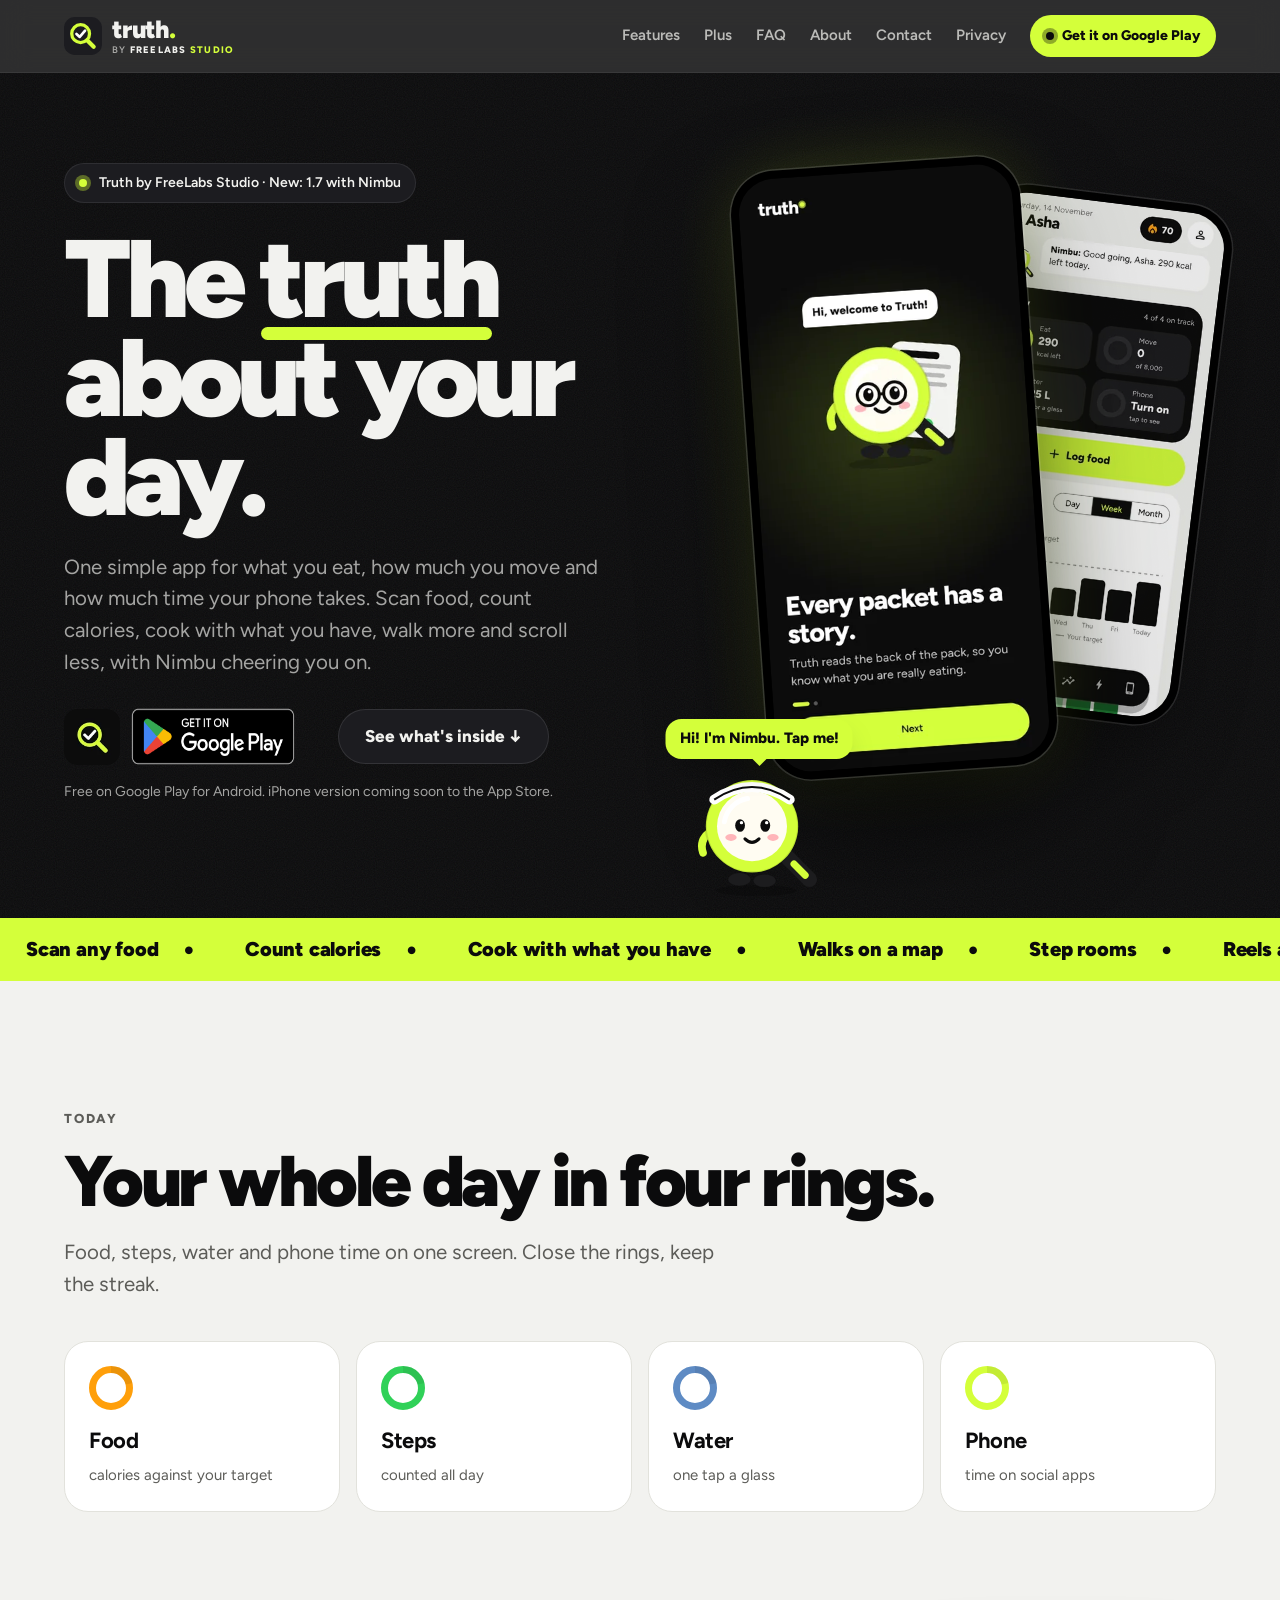
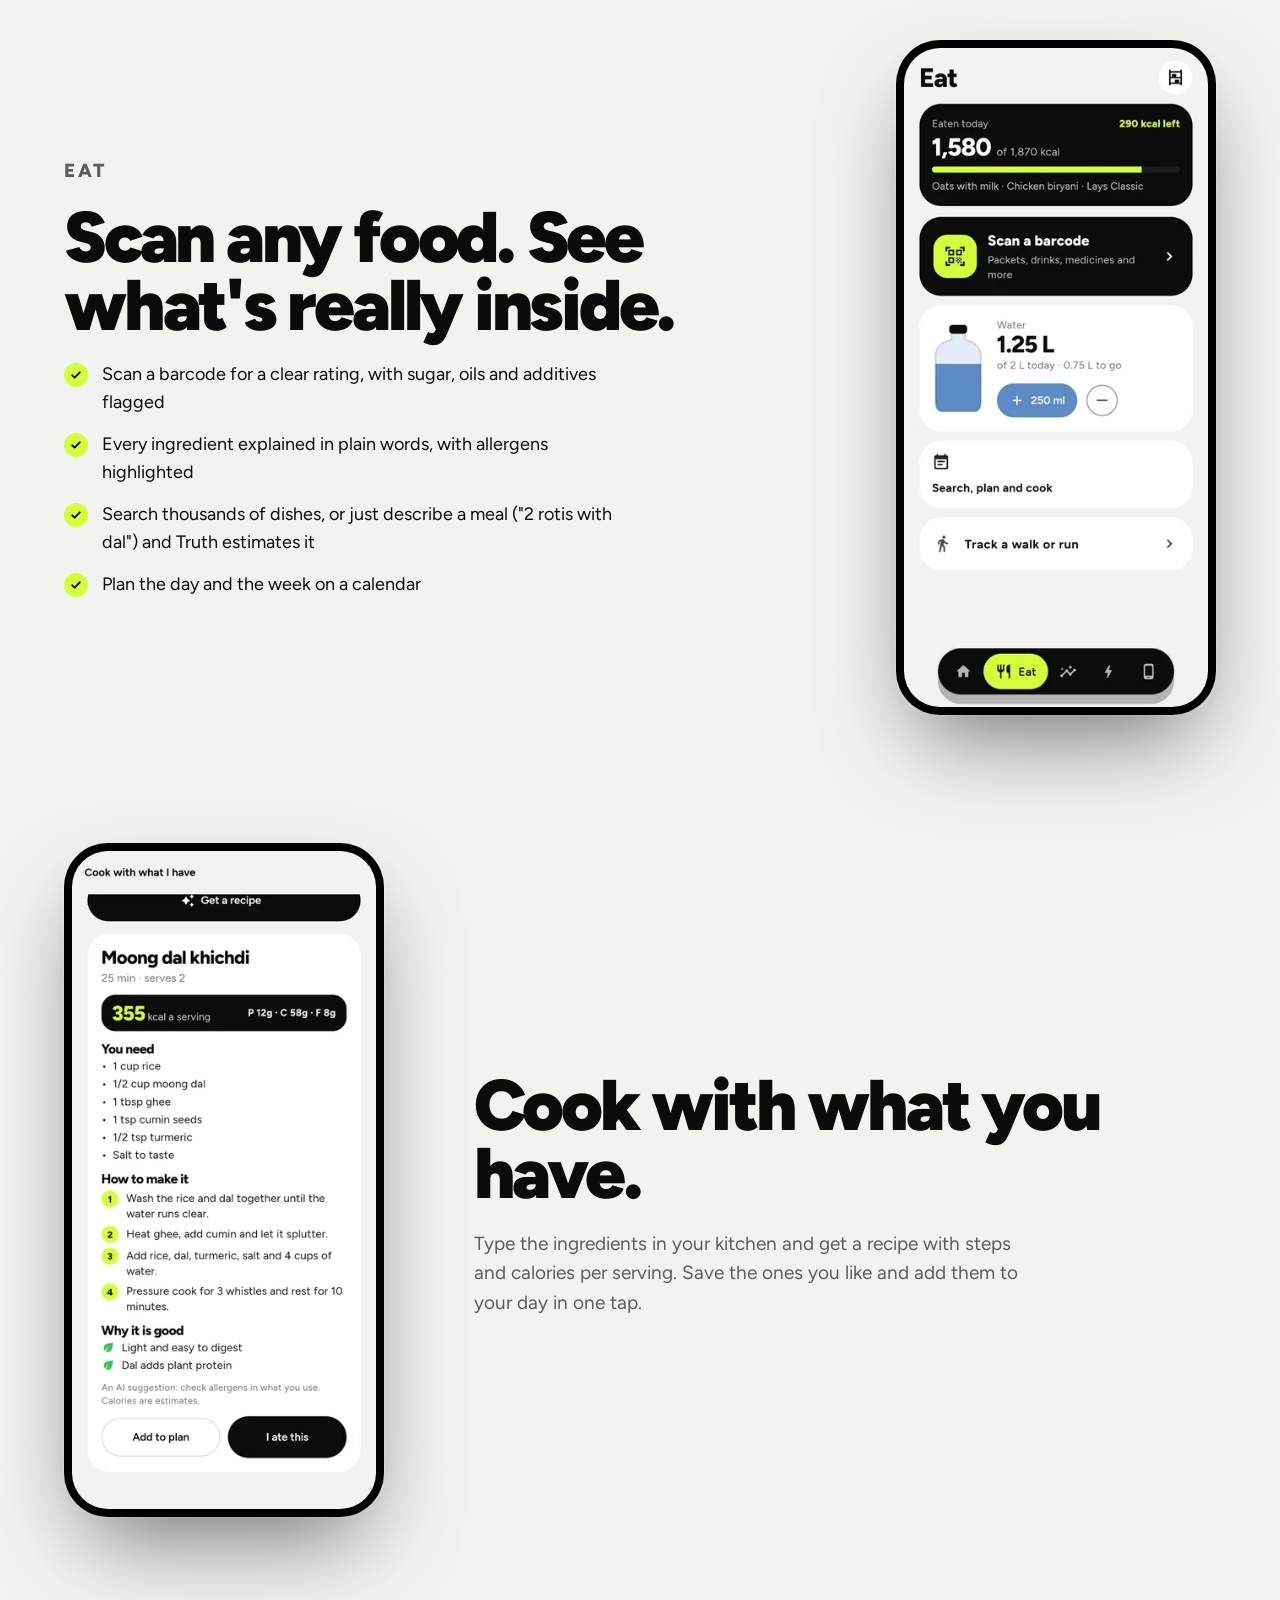
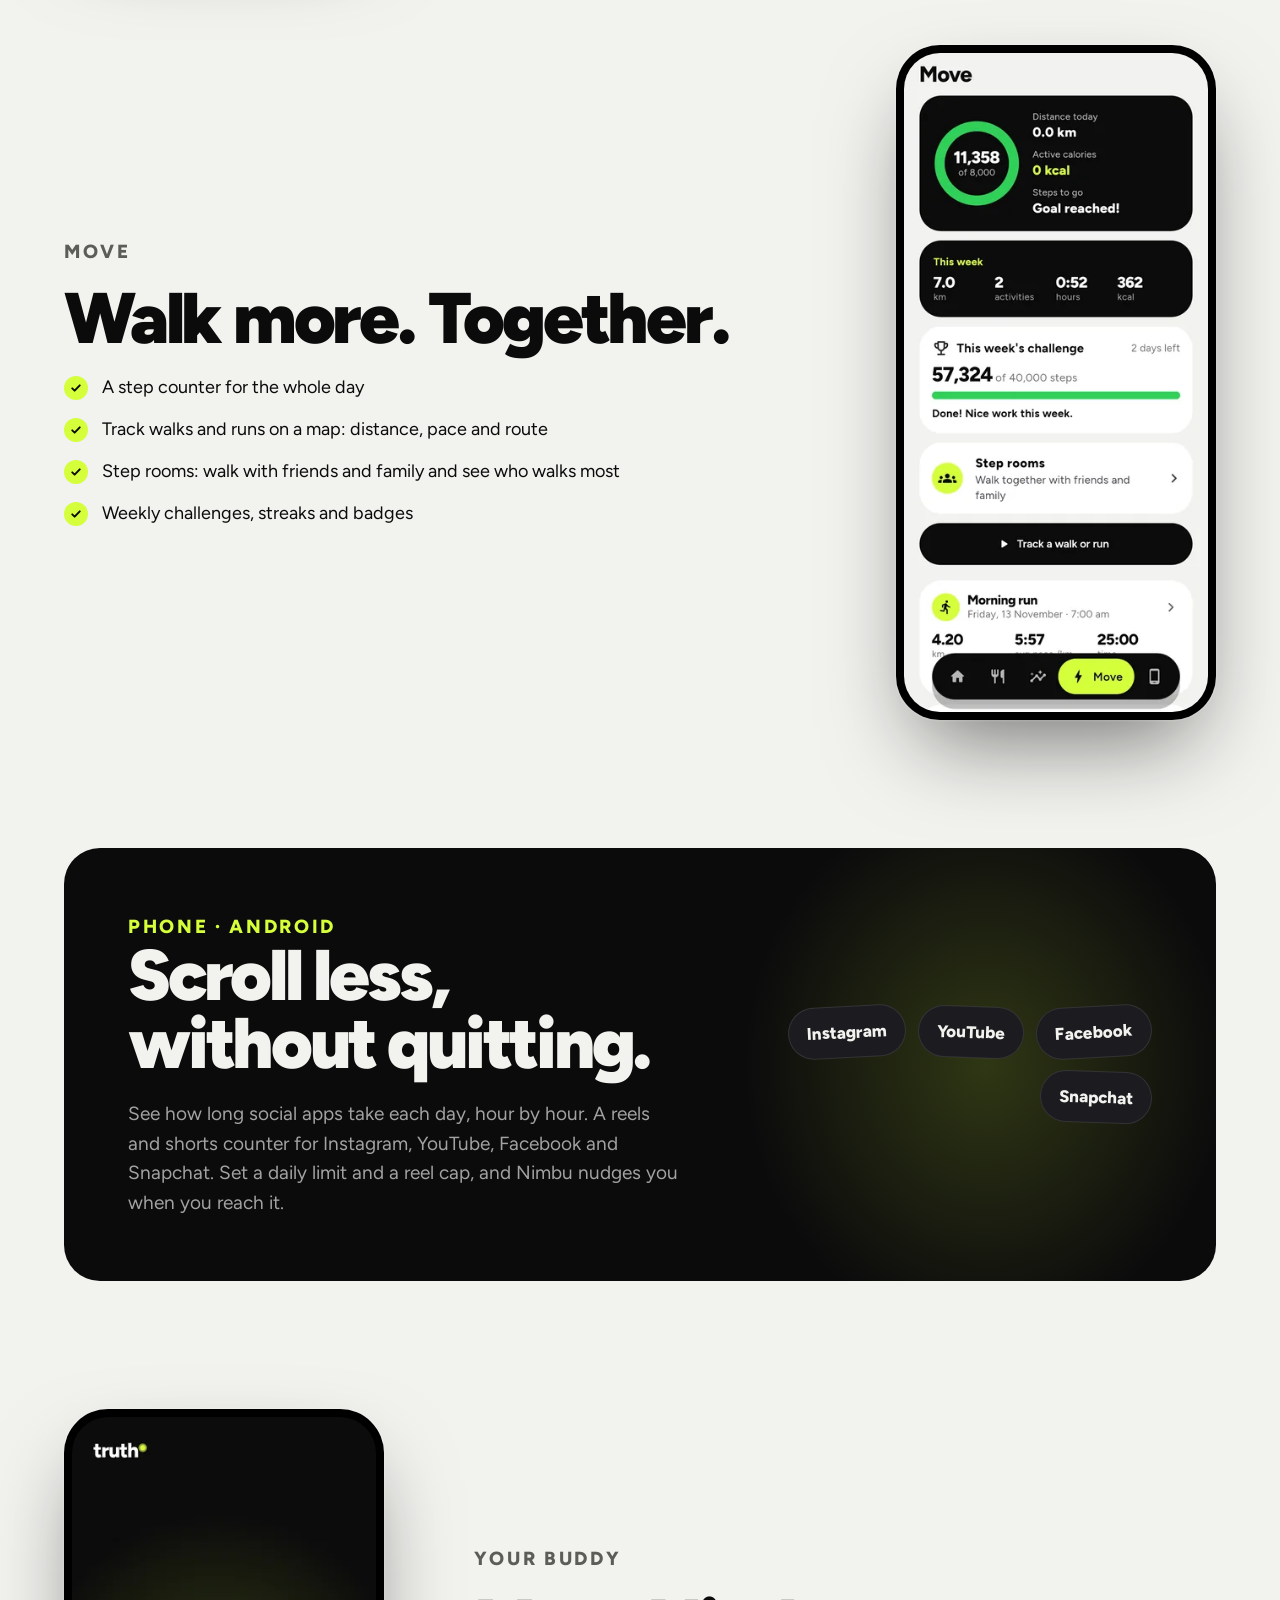
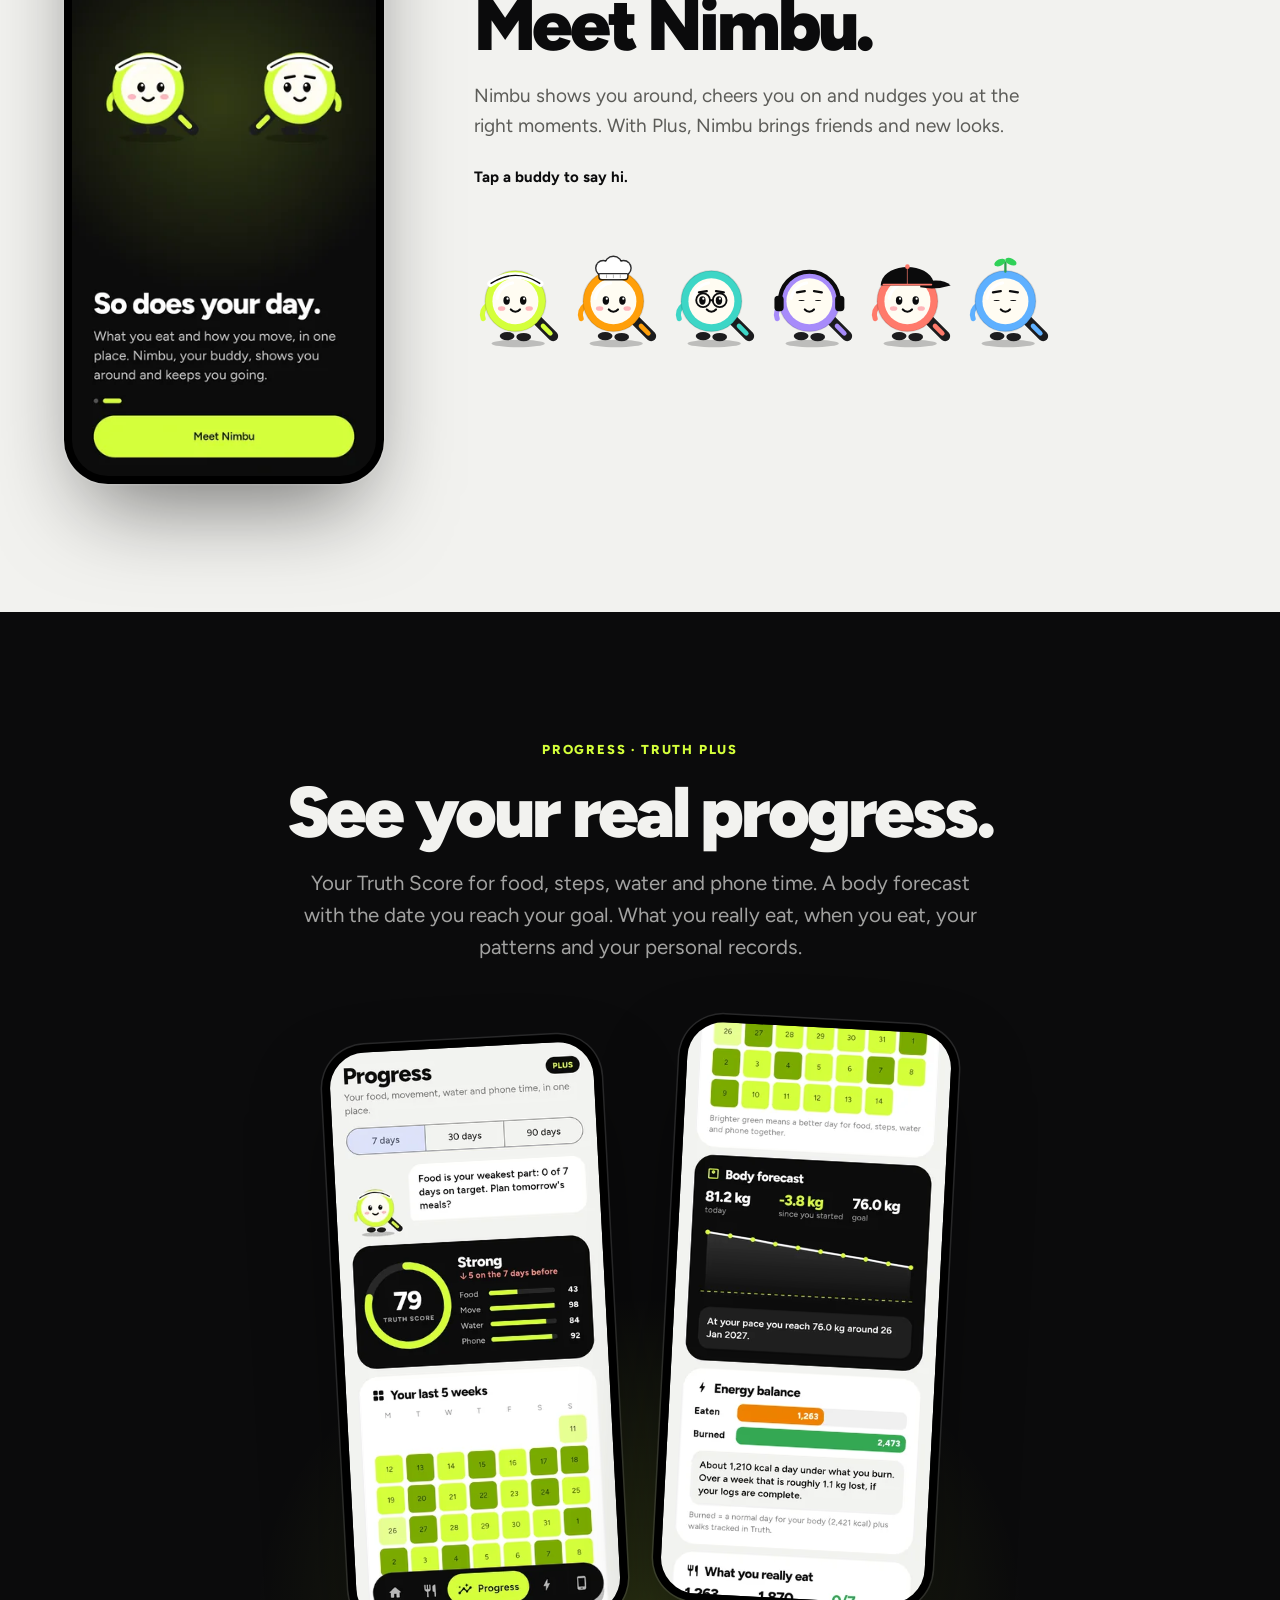
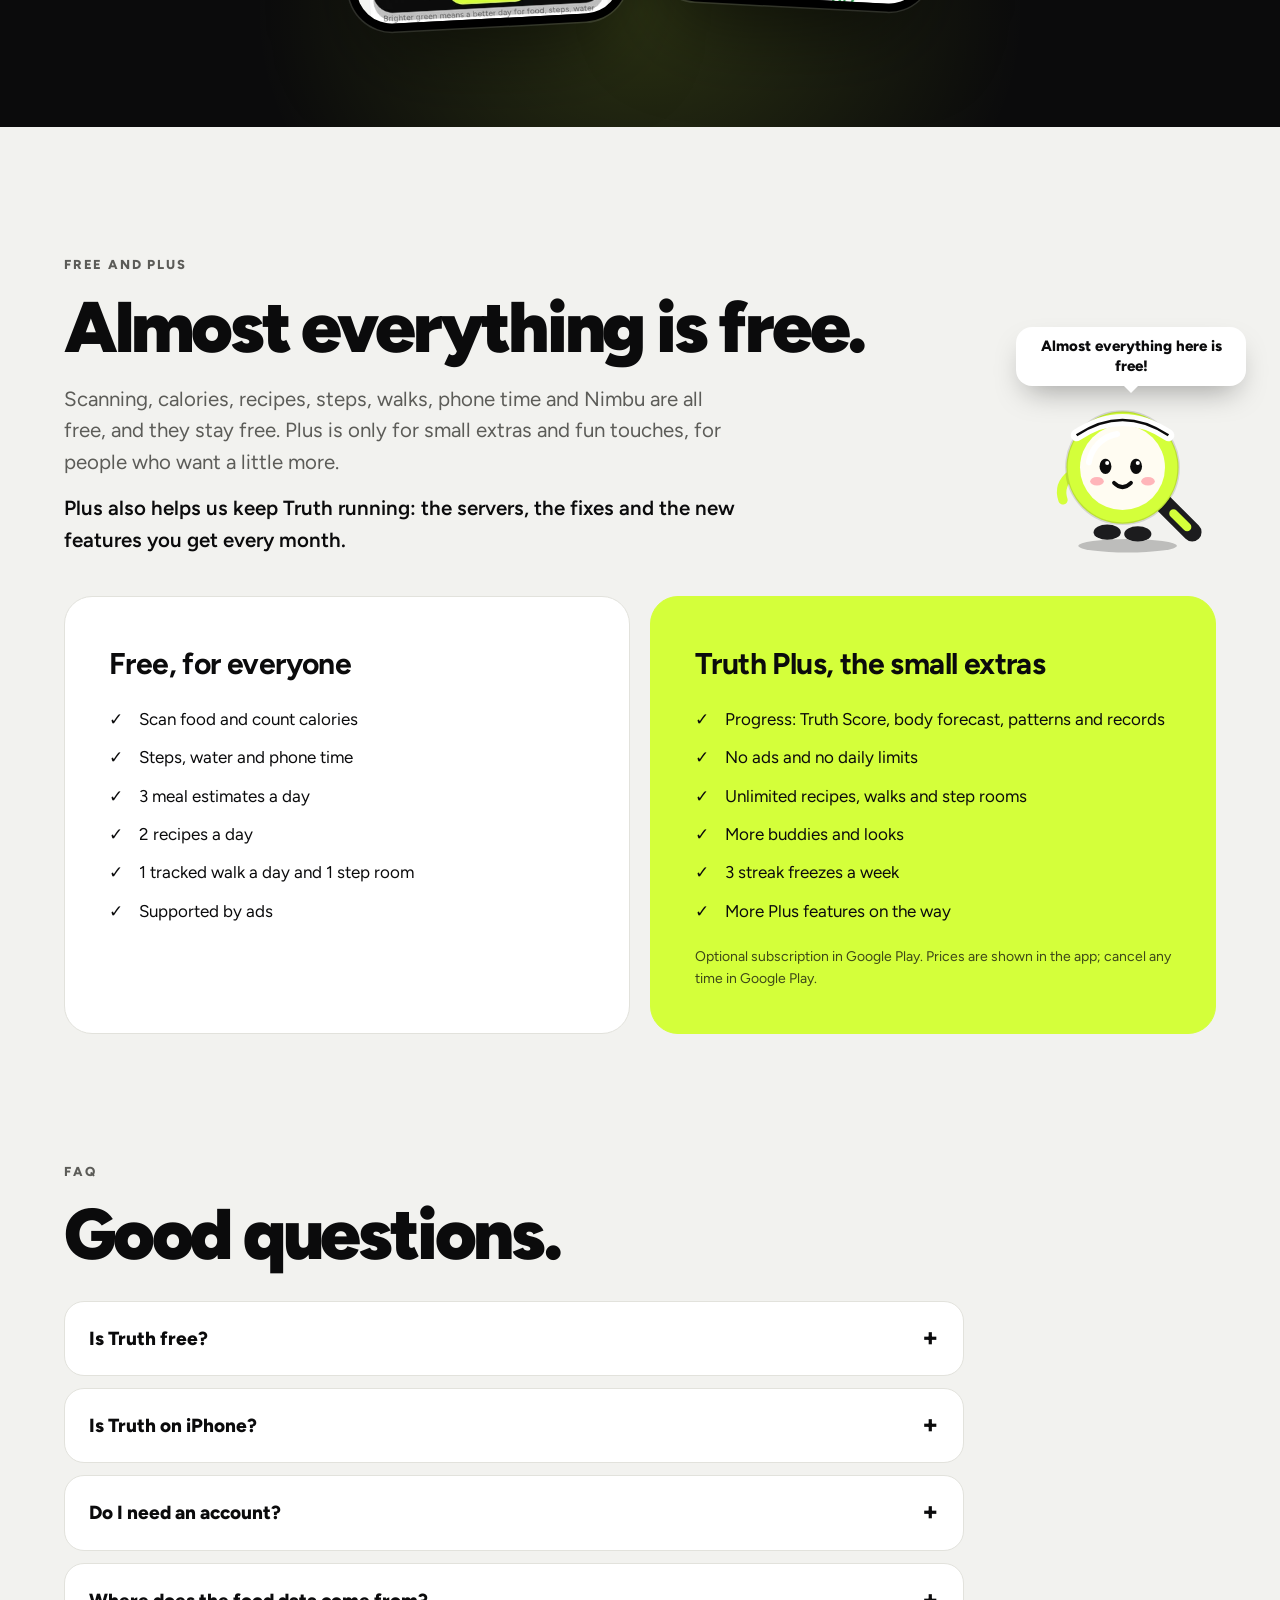
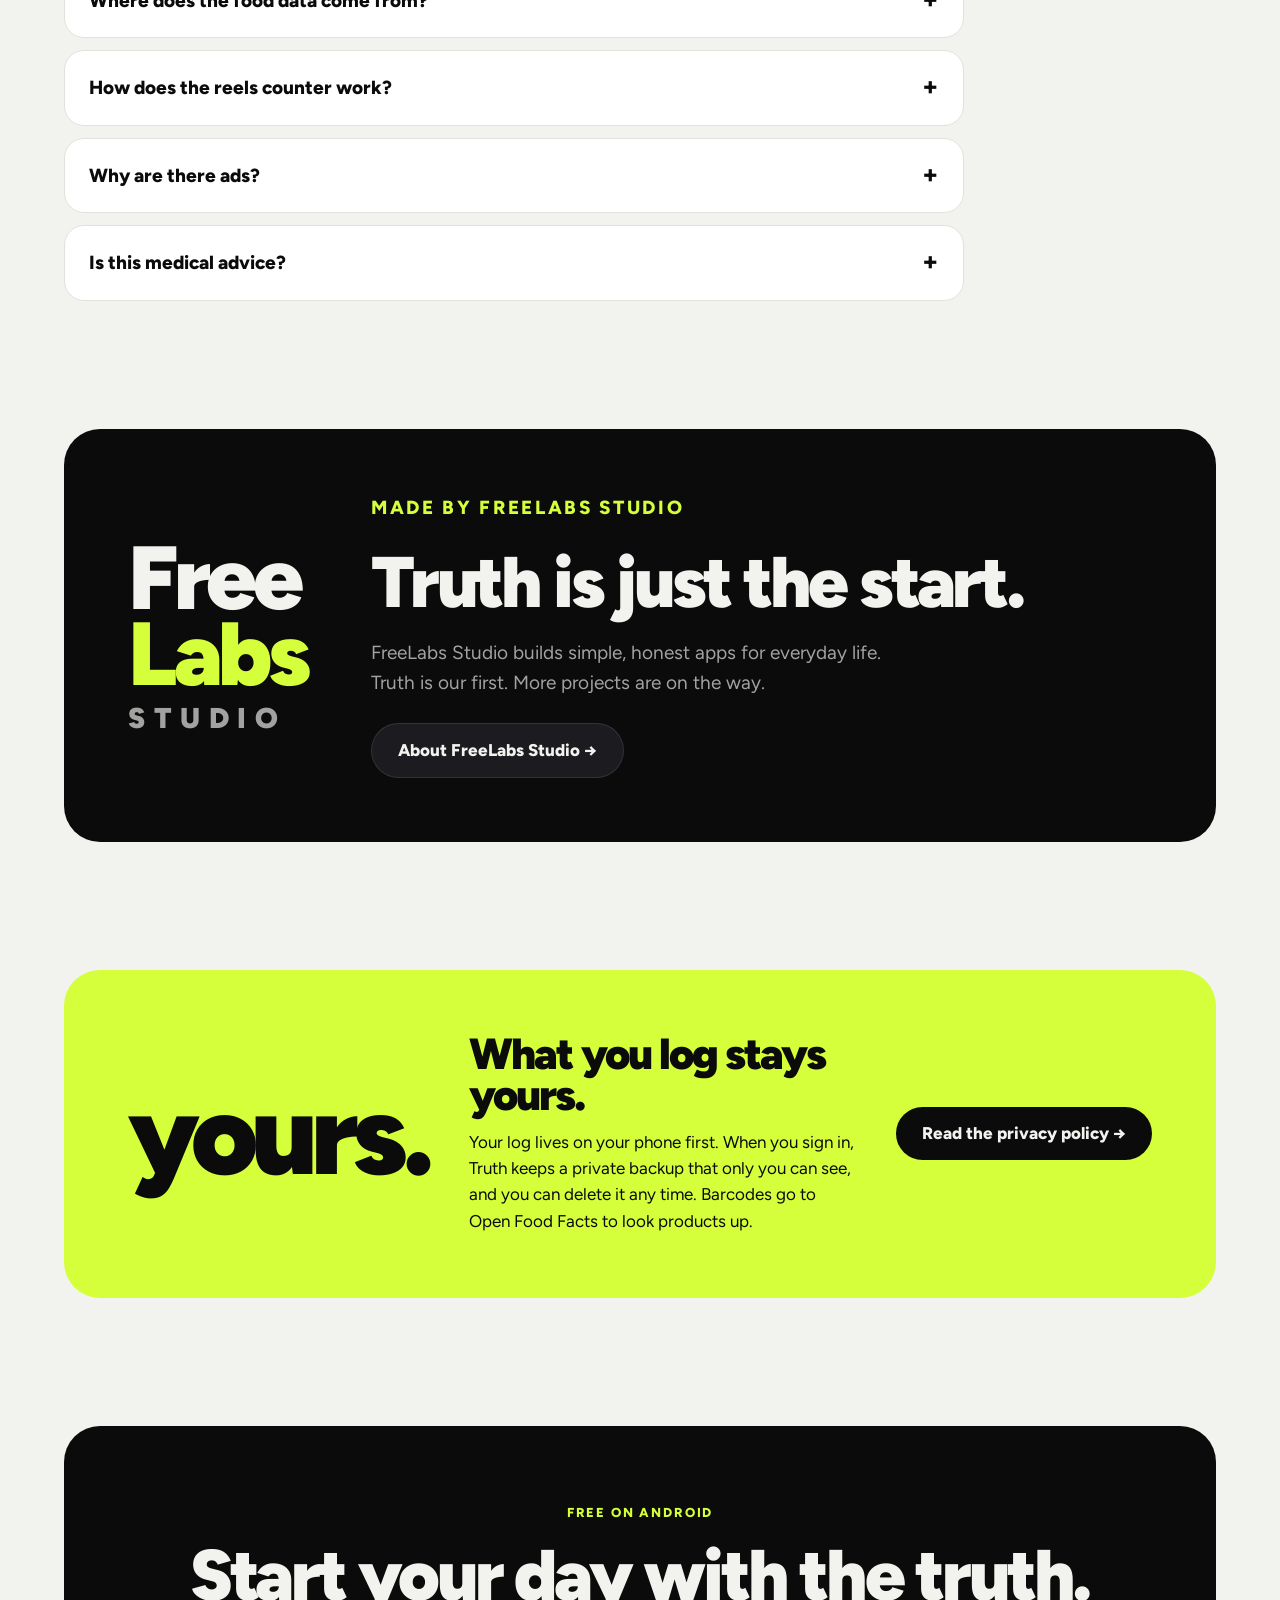
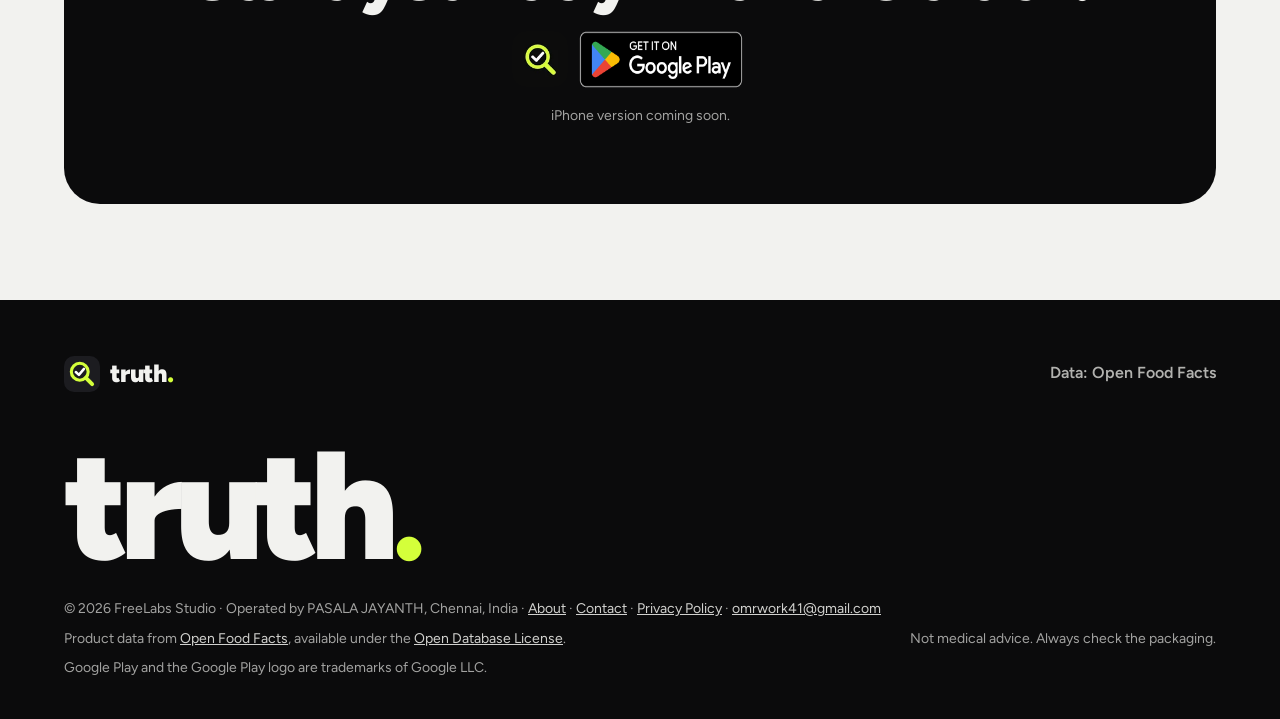
==== commit 03e85696: "Live buddies on the homepage (eyes follow you, tap to talk), Plus keeps Truth running Co-Authored-By" ====
--- a/index.html
+++ b/index.html
@@ -133,6 +133,26 @@
   .plan.plus { background: var(--volt); border-color: var(--volt); }
   .plan .fine { font-size: 14px; margin: 22px 0 0; opacity: .75; }
 
+  /* ---------- live buddies (assets/buddies.js) ---------- */
+  .buddy { position: relative; display: inline-block; width: 120px; aspect-ratio: 1; padding: 0; border: 0; background: none; cursor: pointer; font: inherit; color: inherit; -webkit-tap-highlight-color: transparent; }
+  .buddy .b-art { display: block; width: 100%; height: 100%; transition: transform .2s; }
+  .buddy .b-art svg { display: block; width: 100%; height: 100%; overflow: visible; }
+  .buddy:hover .b-art { transform: rotate(-4deg) scale(1.04); }
+  .buddy.hop .b-art { animation: hop .6s cubic-bezier(.3,1.6,.5,1); }
+  .buddy .b-say { position: absolute; left: 50%; bottom: 100%; transform: translate(-50%, 8px) scale(.9); width: max-content; max-width: 230px; background: var(--card); color: var(--ink); font-weight: 800; font-size: 15px; line-height: 1.3; padding: 10px 14px; border-radius: 16px; box-shadow: 0 14px 30px -10px rgba(0,0,0,.35); opacity: 0; pointer-events: none; transition: opacity .2s, transform .25s cubic-bezier(.3,1.5,.5,1); z-index: 3; }
+  .buddy .b-say::after { content: ""; position: absolute; left: 50%; top: 100%; margin-left: -7px; border: 7px solid transparent; border-top-color: var(--card); }
+  .buddy.talking .b-say { opacity: 1; transform: translate(-50%, 0) scale(1); }
+  .b-hero { position: absolute; width: 140px; left: -6%; bottom: -96px; z-index: 4; animation: float 6s ease-in-out infinite; }
+  .b-hero .b-say { background: var(--volt); }
+  .b-hero .b-say::after { border-top-color: var(--volt); }
+  .gang-hint { font-size: 15px !important; font-weight: 700; color: var(--ink) !important; margin: 26px 0 4px; }
+  .gang { display: flex; flex-wrap: wrap; gap: 4px 6px; padding-top: 64px; }
+  .gang .buddy { width: 92px; }
+  .free-head { display: grid; grid-template-columns: 1fr auto; gap: 24px; align-items: end; }
+  .free-head .why { margin-top: 14px; color: var(--ink); font-weight: 600; }
+  .b-free { width: 170px; margin-top: 70px; }
+  @keyframes hop { 0% { transform: translateY(0); } 35% { transform: translateY(-26px) rotate(-6deg); } 70% { transform: translateY(0) scale(1.06, .94); } 100% { transform: none; } }
+
   /* ---------- FreeLabs Studio ---------- */
   .studio-card { background: var(--ink); color: var(--paper); border-radius: 36px; padding: clamp(32px, 5vw, 64px); display: grid; grid-template-columns: auto 1fr; gap: clamp(28px, 5vw, 72px); align-items: center; }
   .studio-card .eyebrow { color: var(--volt); }
@@ -181,6 +201,12 @@
     .apps { justify-content: flex-start; }
     .plans { grid-template-columns: 1fr; }
     .band-card, .studio-card { grid-template-columns: 1fr; gap: 20px; }
+    .free-head { grid-template-columns: 1fr; }
+    .b-free { width: 130px; margin-top: 40px; }
+    .b-hero { width: 104px; left: 0; bottom: -58px; }
+    .b-hero .b-say { left: 8px; transform: translate(0, 8px) scale(.9); transform-origin: left bottom; }
+    .b-hero.talking .b-say { transform: none; }
+    .b-hero .b-say::after { left: 40px; }
   }
   @media (max-width: 560px) {
     .d-front { width: 230px; left: 0; }
@@ -249,6 +275,7 @@
     <div class="stage" aria-hidden="true">
       <div class="glow"></div>
       <figure class="device d-back"><img src="assets/screens/v17/today-360.webp" srcset="assets/screens/v17/today-360.webp 360w, assets/screens/v17/today-720.webp 720w" sizes="250px" width="360" height="780" alt=""></figure>
+      <button class="buddy b-hero" type="button" data-buddy="nimbu" data-hello="Hi! I'm Nimbu. Tap me!" aria-label="Nimbu, your buddy. Tap to hear Nimbu"></button>
       <figure class="device d-front"><img src="assets/screens/v17/hi-360.webp" srcset="assets/screens/v17/hi-360.webp 360w, assets/screens/v17/hi-720.webp 720w" sizes="290px" width="360" height="780" alt=""></figure>
     </div>
   </div>
@@ -327,6 +354,15 @@
       <p class="eyebrow reveal">Your buddy</p>
       <h2 class="reveal">Meet Nimbu.</h2>
       <p class="reveal">Nimbu shows you around, cheers you on and nudges you at the right moments. With Plus, Nimbu brings friends and new looks.</p>
+      <p class="gang-hint reveal">Tap a buddy to say hi.</p>
+      <div class="gang reveal">
+        <button class="buddy" type="button" data-buddy="nimbu" aria-label="Nimbu, free for everyone"></button>
+        <button class="buddy" type="button" data-buddy="aam" aria-label="Aam, the home cook"></button>
+        <button class="buddy" type="button" data-buddy="pudina" aria-label="Pudina, the label reader"></button>
+        <button class="buddy" type="button" data-buddy="jamun" aria-label="Jamun, the walker"></button>
+        <button class="buddy" type="button" data-buddy="anaar" aria-label="Anaar, the runner"></button>
+        <button class="buddy" type="button" data-buddy="badal" aria-label="Badal, the green eater"></button>
+      </div>
     </div>
     <figure class="device reveal"><img src="assets/screens/v17/fight-360.webp" srcset="assets/screens/v17/fight-360.webp 360w, assets/screens/v17/fight-720.webp 720w" sizes="(min-width: 960px) 300px, 70vw" width="360" height="780" loading="lazy" decoding="async" alt="Nimbu and a second buddy playing on Truth's welcome screen"></figure>
   </section>
@@ -347,8 +383,14 @@
 
   <section id="plans" class="wrap">
     <p class="eyebrow reveal">Free and Plus</p>
-    <h2 class="reveal">Almost everything is free.</h2>
-    <p class="sub reveal">Scanning, calories, recipes, steps, walks, phone time and Nimbu are all free, and they stay free. Plus is only for small extras and fun touches, for people who want a little more.</p>
+    <div class="free-head">
+      <div>
+        <h2 class="reveal">Almost everything is free.</h2>
+        <p class="sub reveal">Scanning, calories, recipes, steps, walks, phone time and Nimbu are all free, and they stay free. Plus is only for small extras and fun touches, for people who want a little more.</p>
+        <p class="sub why reveal">Plus also helps us keep Truth running: the servers, the fixes and the new features you get every month.</p>
+      </div>
+      <button class="buddy b-free reveal" type="button" data-buddy="nimbu" data-hello="Almost everything here is free!" aria-label="Nimbu. Tap to hear Nimbu"></button>
+    </div>
     <div class="plans">
       <article class="plan reveal">
         <h3>Free, for everyone</h3>
@@ -380,7 +422,7 @@
     <p class="eyebrow reveal">FAQ</p>
     <h2 class="reveal">Good questions.</h2>
     <div class="faq reveal">
-      <details><summary>Is Truth free?</summary><p>Yes. Almost everything in Truth is free and stays free, supported by ads. Truth Plus is optional: it adds small extras like Progress, more buddies and no ads. You never need it to use Truth, and you can cancel it any time in Google Play.</p></details>
+      <details><summary>Is Truth free?</summary><p>Yes. Almost everything in Truth is free and stays free, supported by ads. Truth Plus is optional: it adds small extras like Progress, more buddies and no ads, and it helps us keep Truth running with servers, fixes and new features. You never need it to use Truth, and you can cancel it any time in Google Play.</p></details>
       <details><summary>Is Truth on iPhone?</summary><p>Not yet. The iPhone version is on its way to the App Store. Truth is available on Android through Google Play today.</p></details>
       <details><summary>Do I need an account?</summary><p>On Android, you sign in once with Google, so your progress is backed up and comes back on a new phone. On iPhone, signing in will be optional. Either way, what you log stays on your phone first, and you can delete your account and backup any time in the app or on the <a href="delete-account.html">account deletion page</a>.</p></details>
       <details><summary>Where does the food data come from?</summary><p>Packaged foods come from Open Food Facts, a non-profit open database built by people around the world. It can be incomplete or out of date, so always check the pack. If a product is missing, you can add it with a few photos from inside Truth.</p></details>
@@ -447,6 +489,7 @@
   </div>
 </footer>
 
+<script src="assets/buddies.js" defer></script>
 <script>
   // Fade sections in as they scroll into view; what is already on screen shows at once.
   (function () {
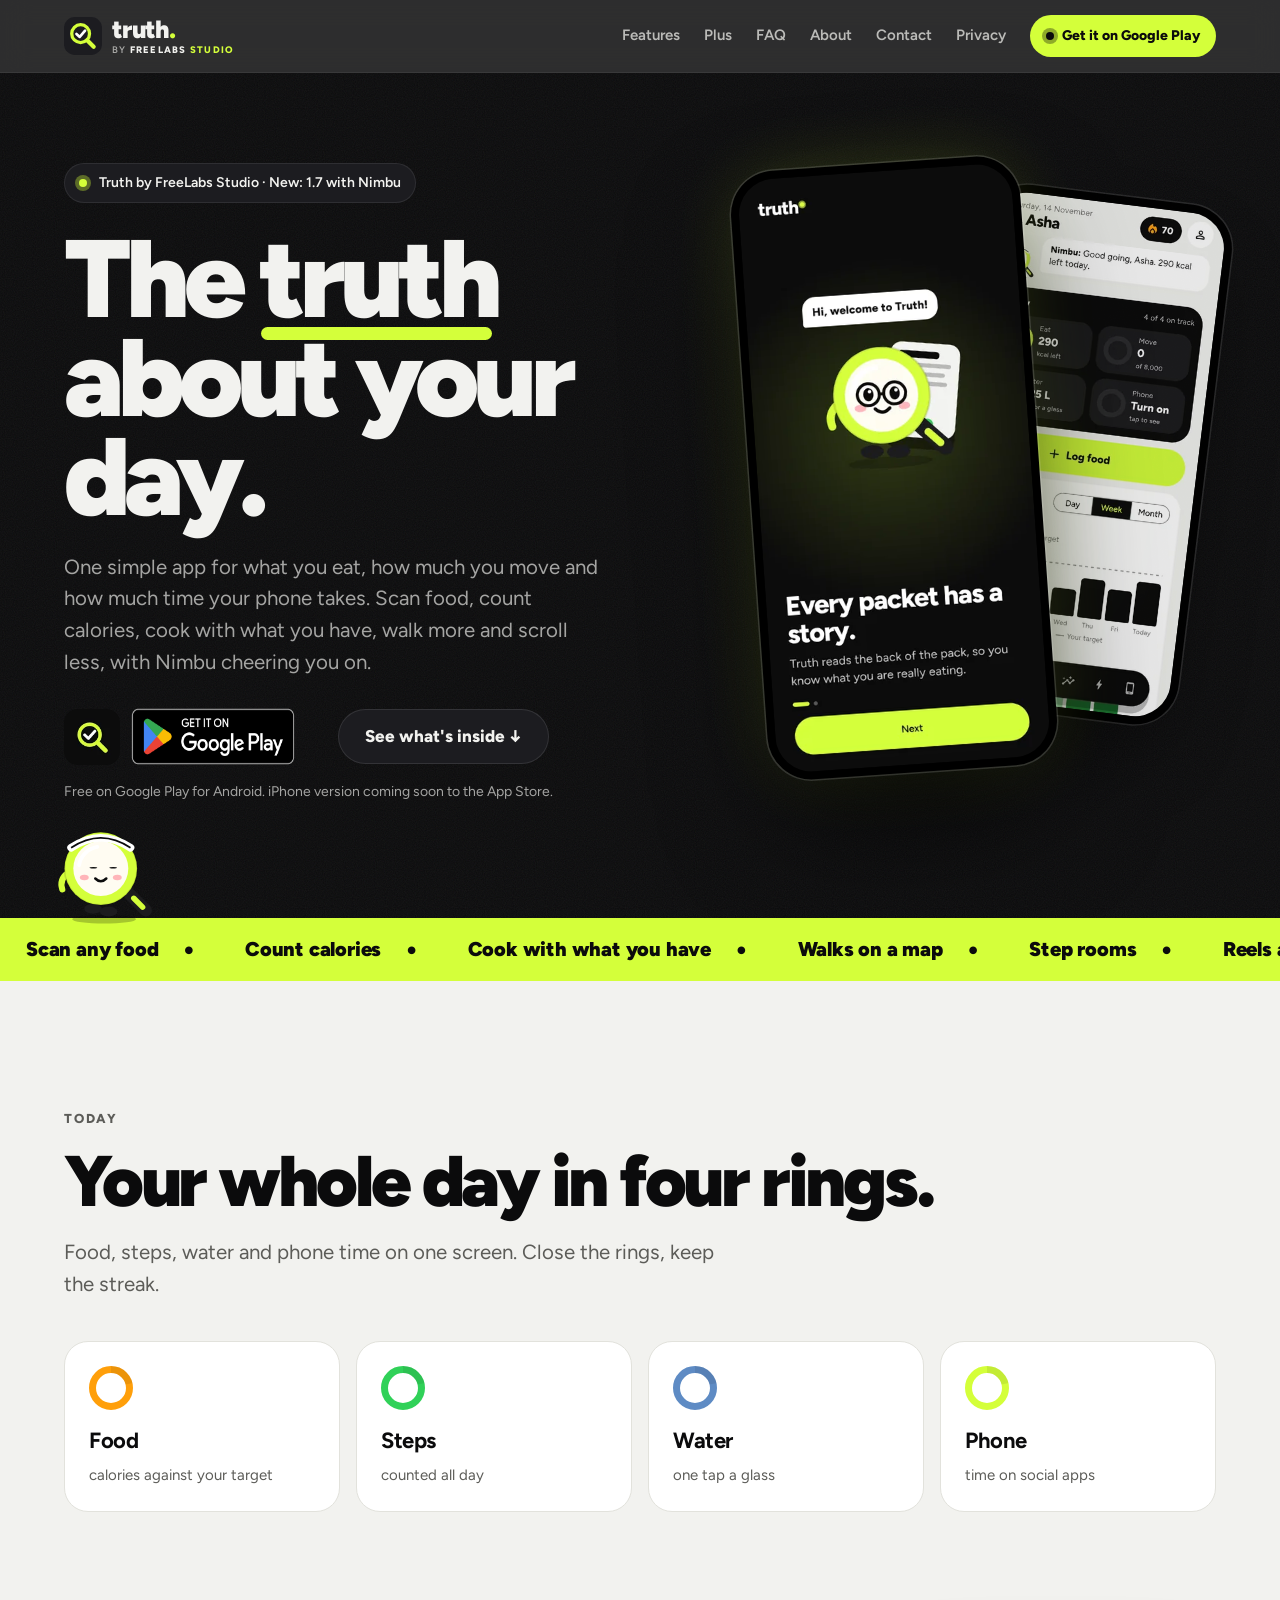
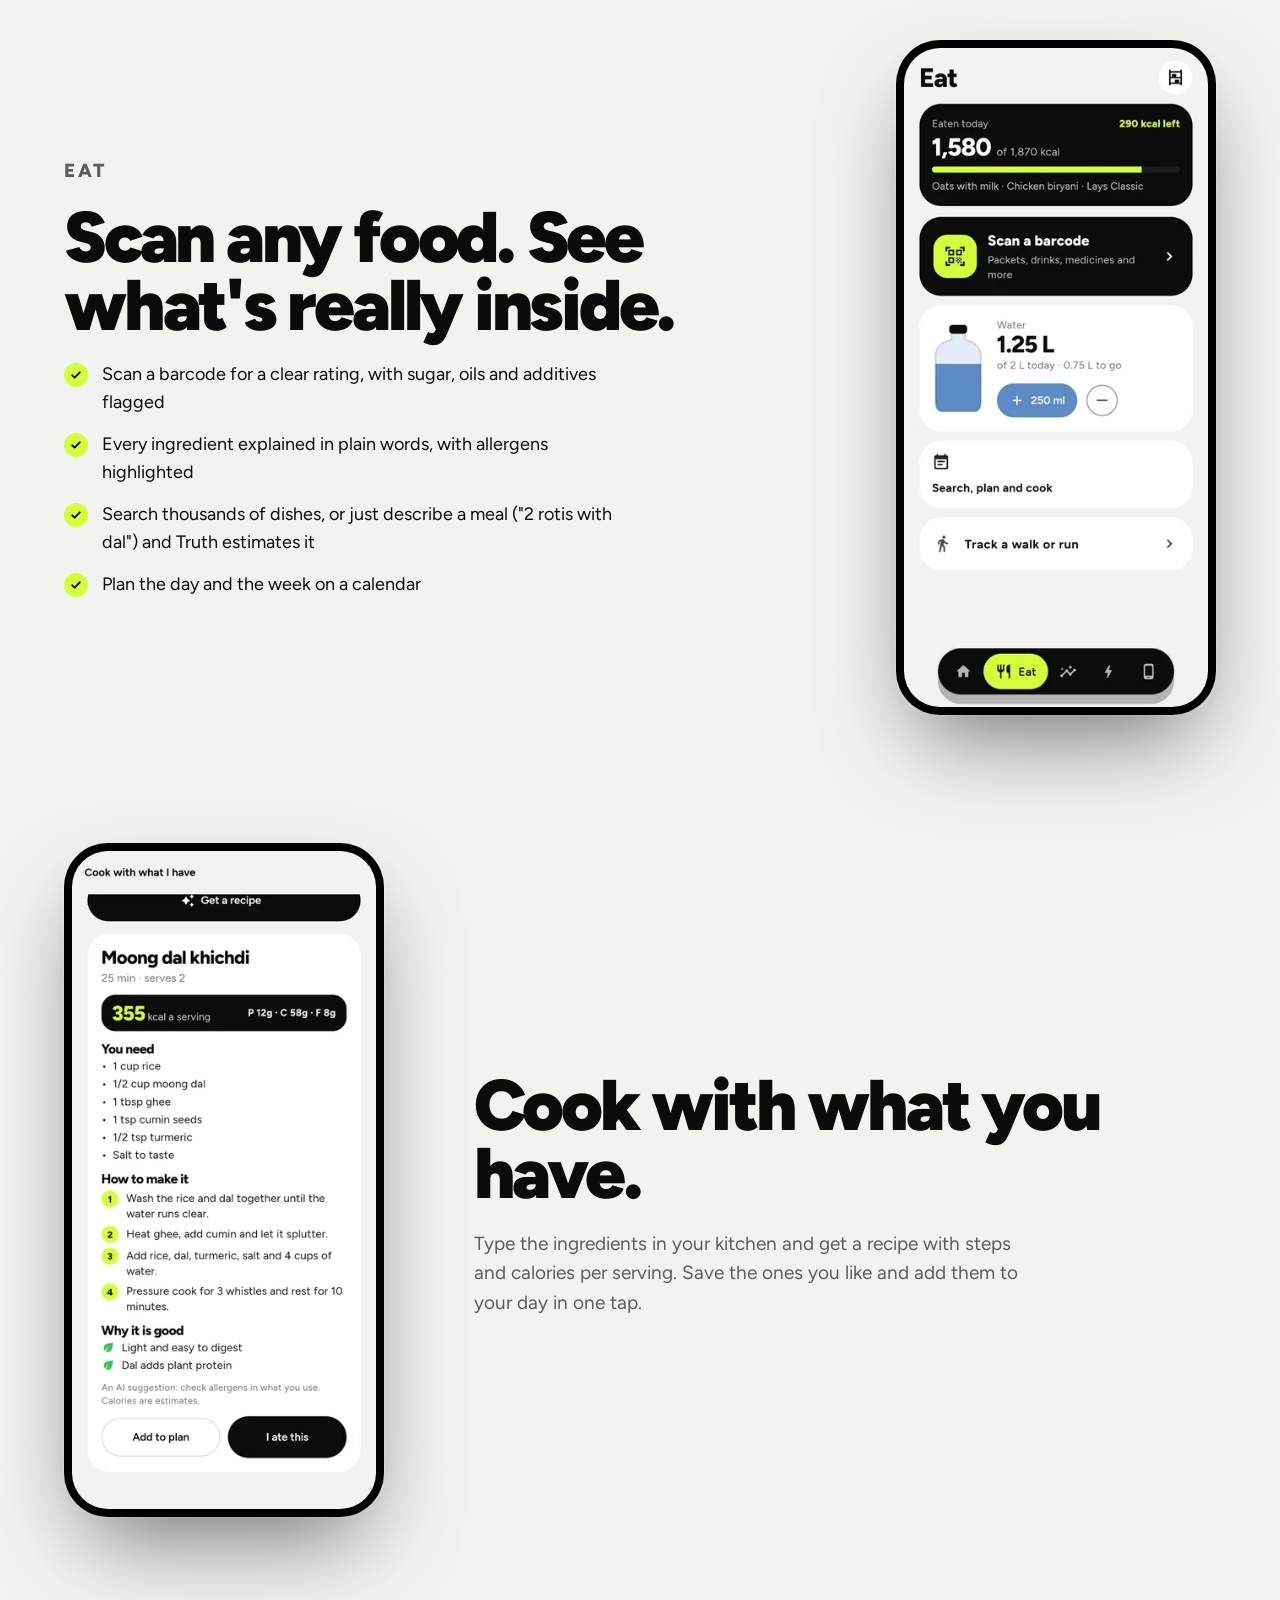
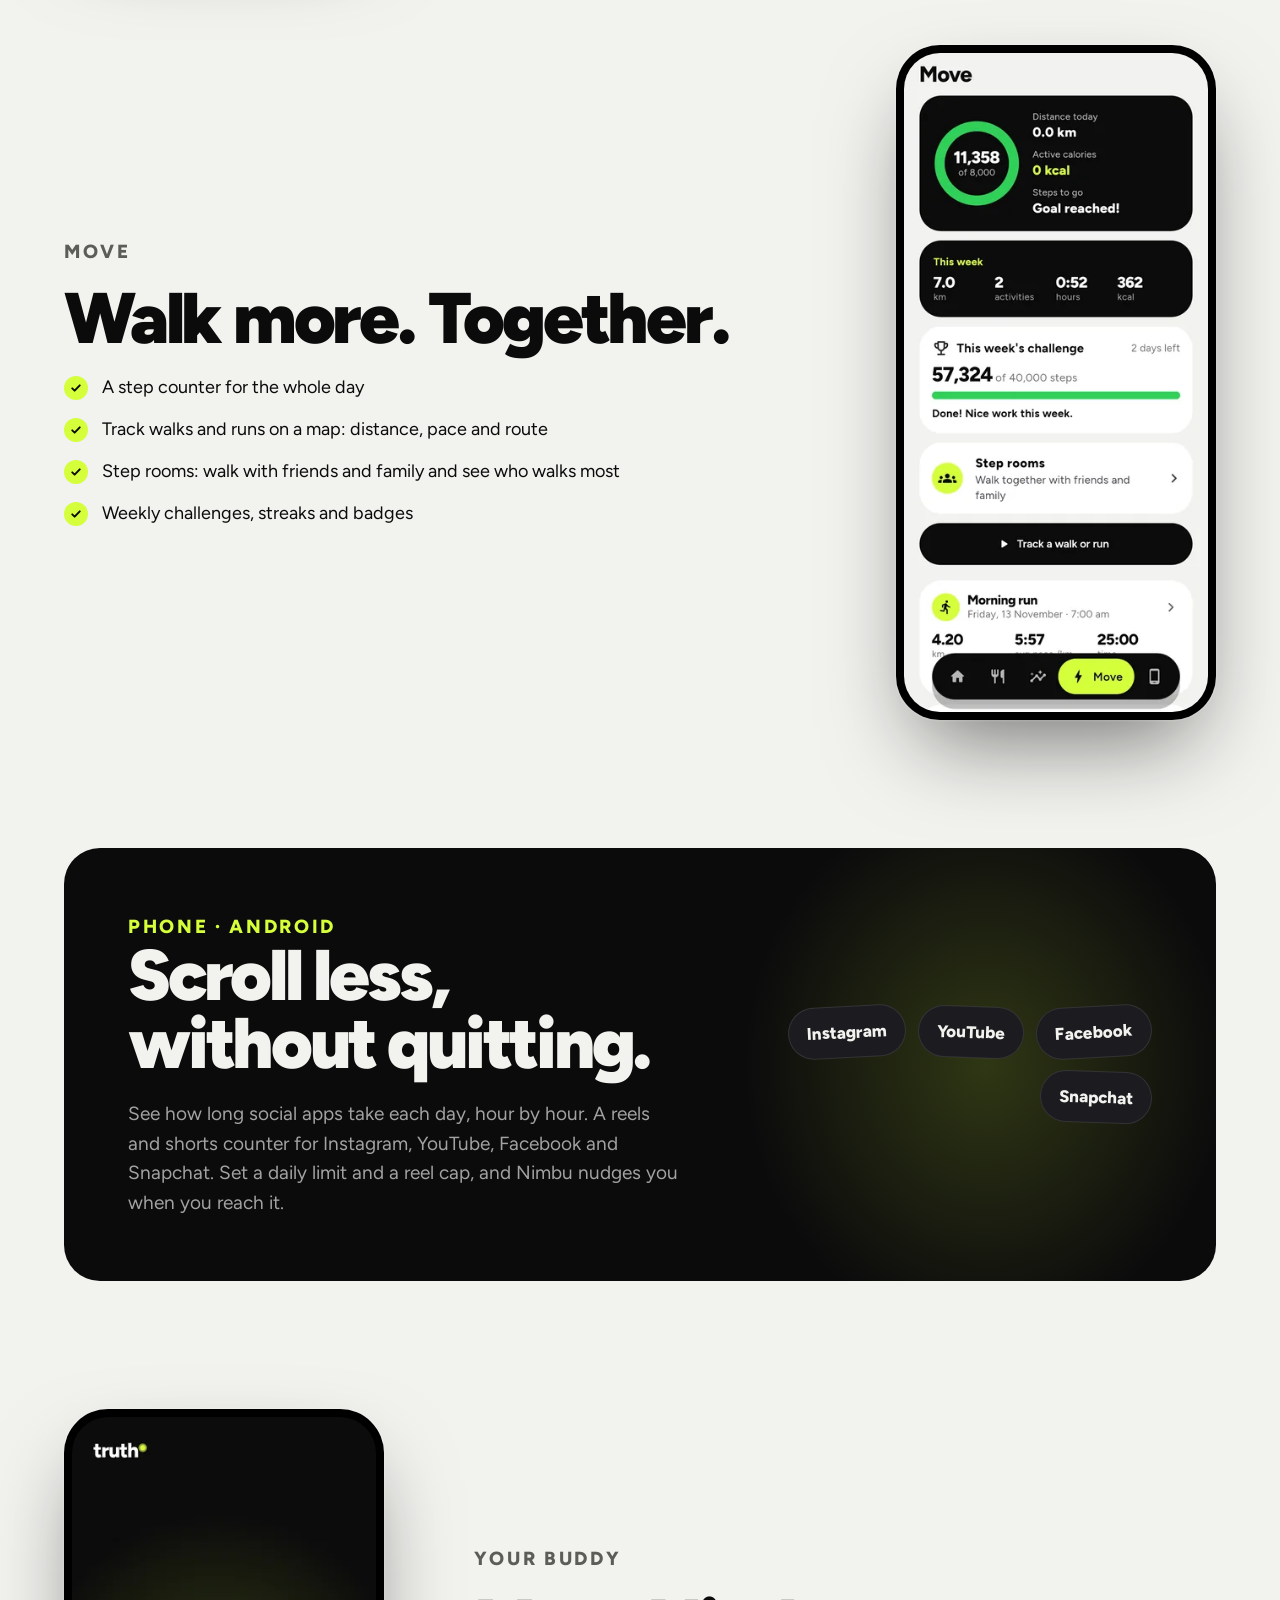
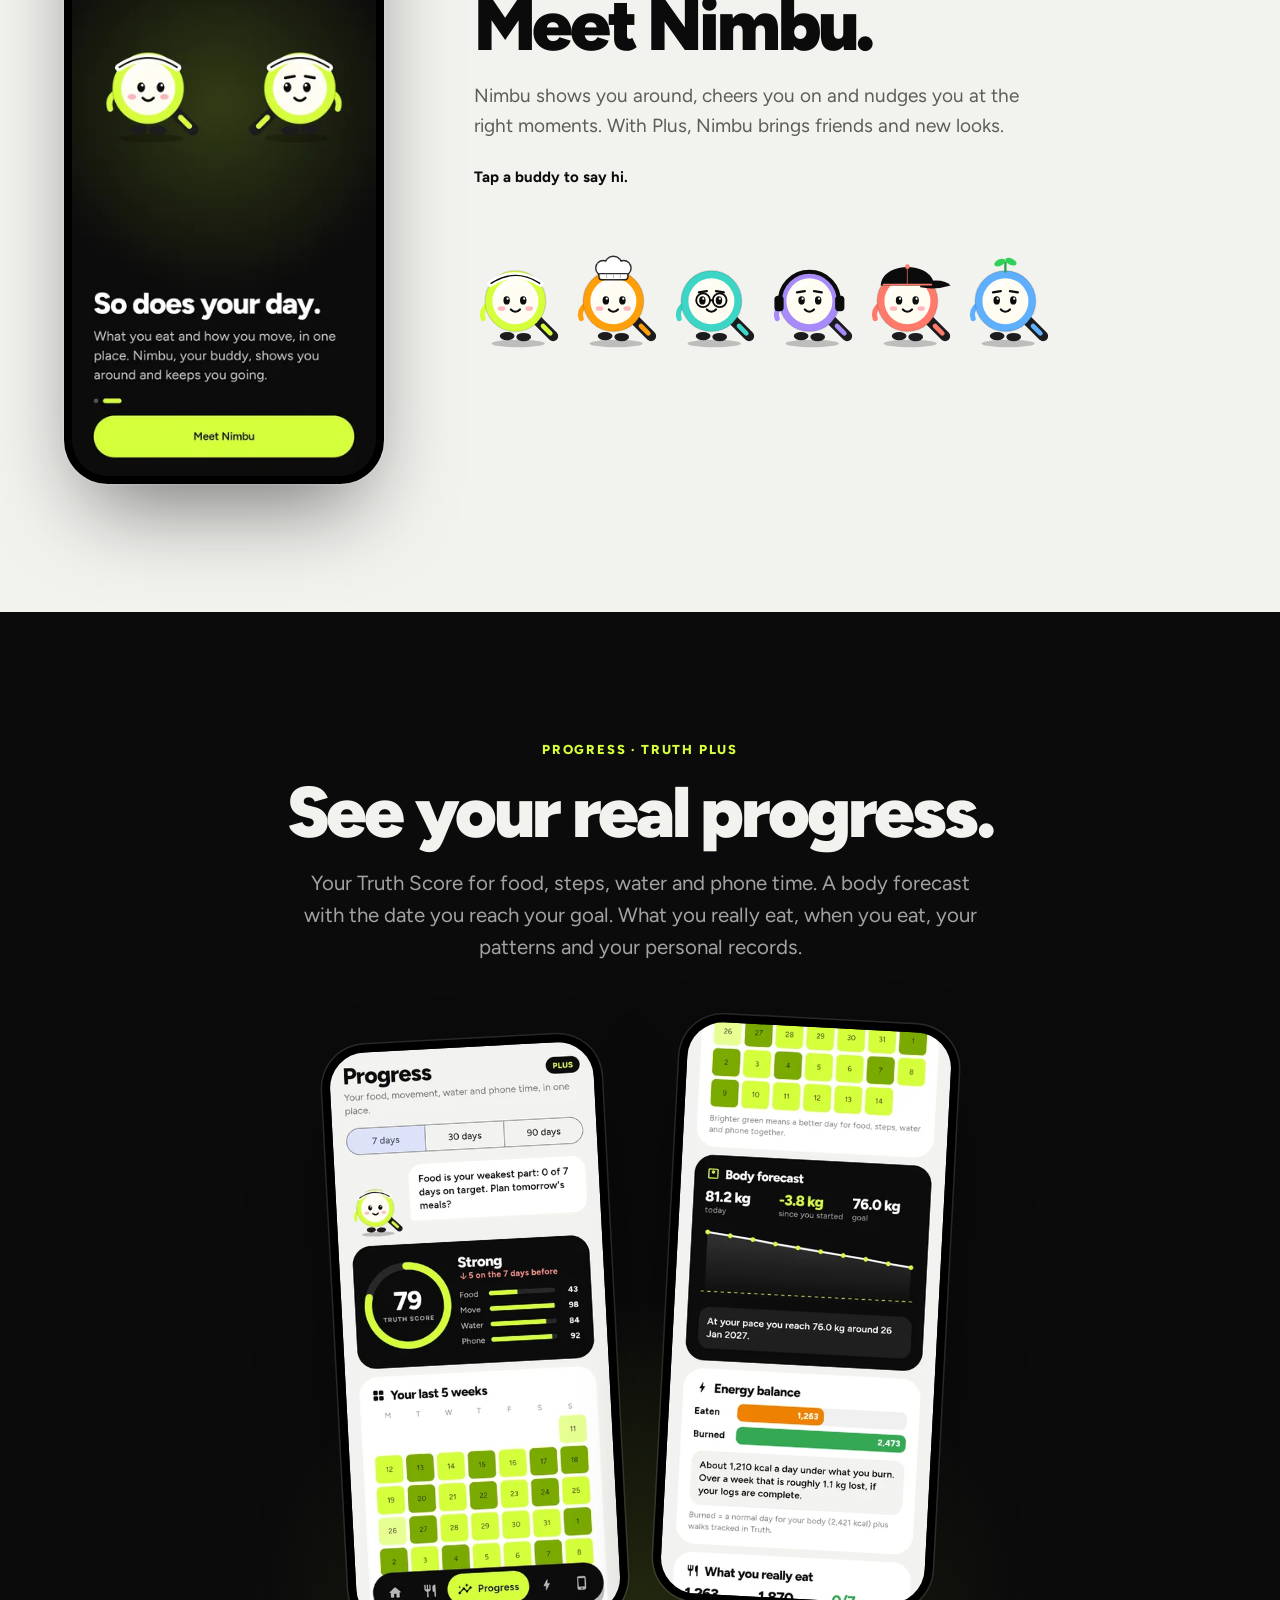
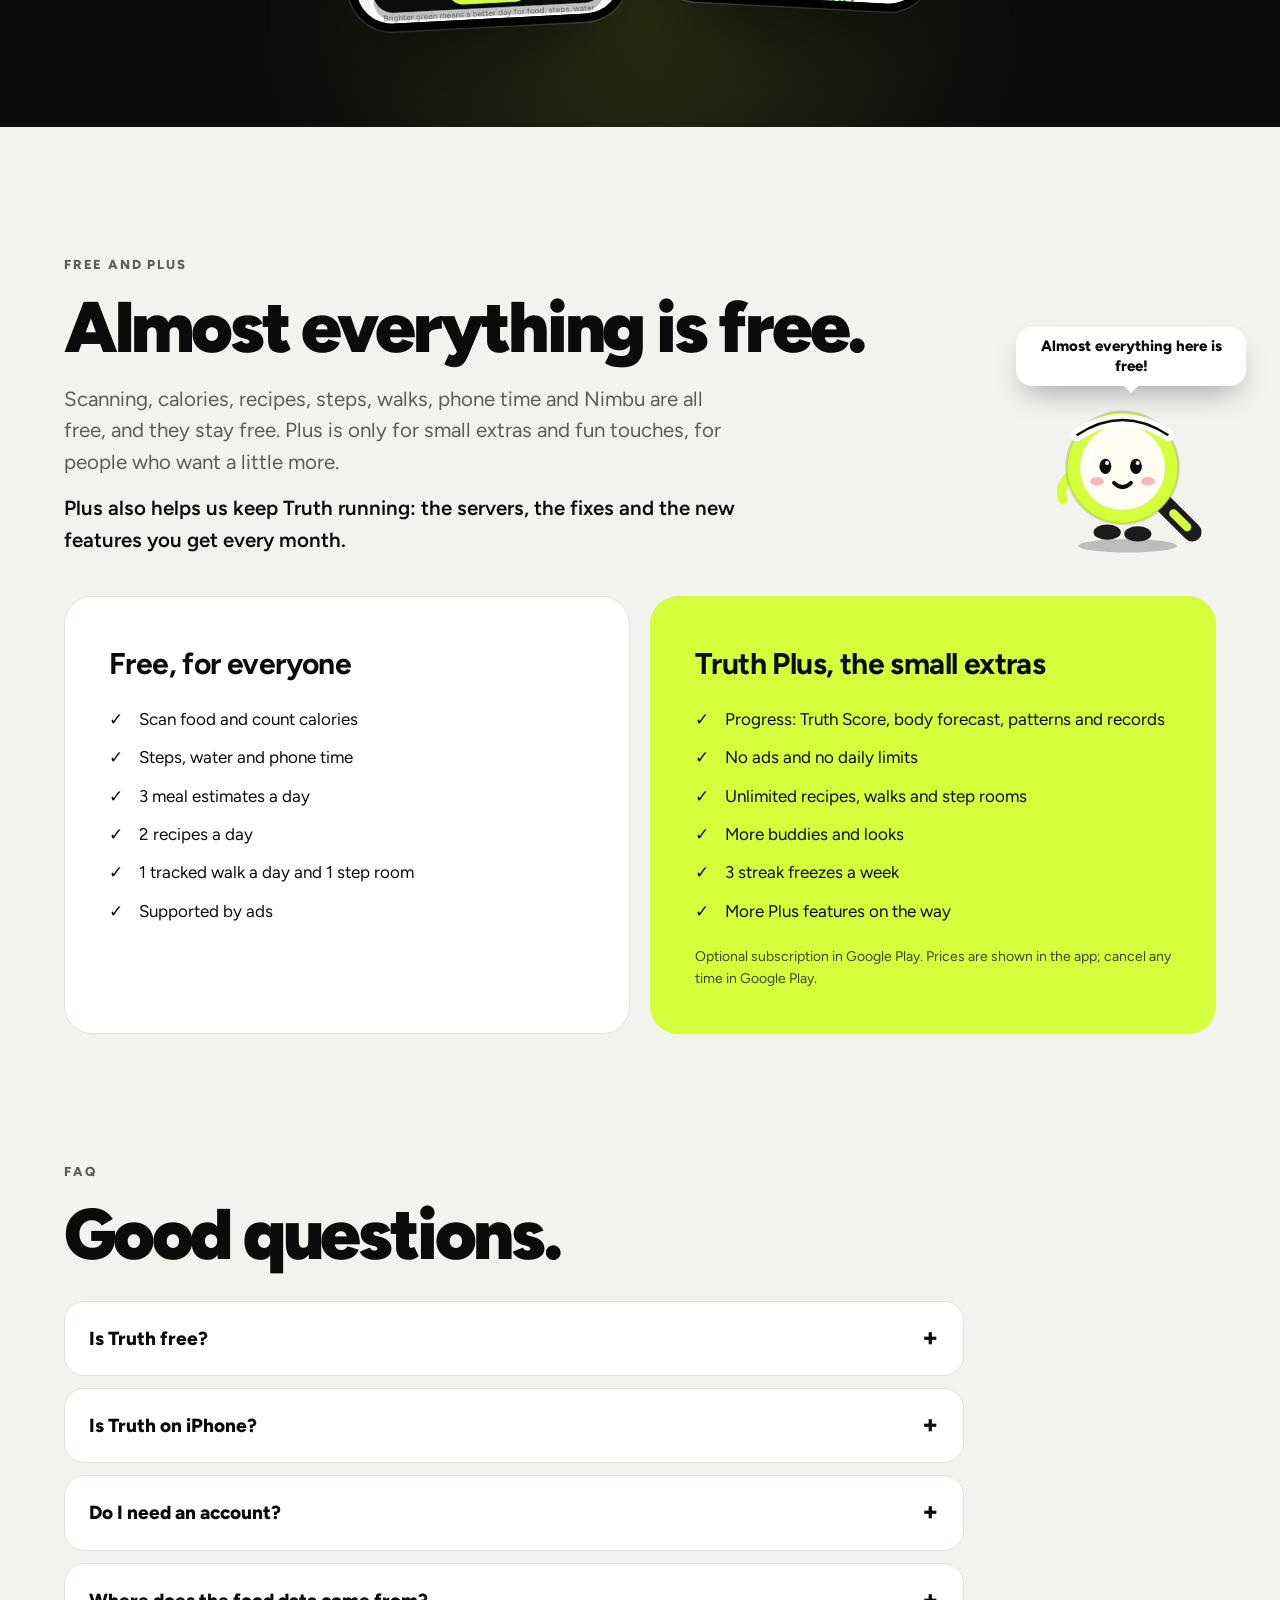
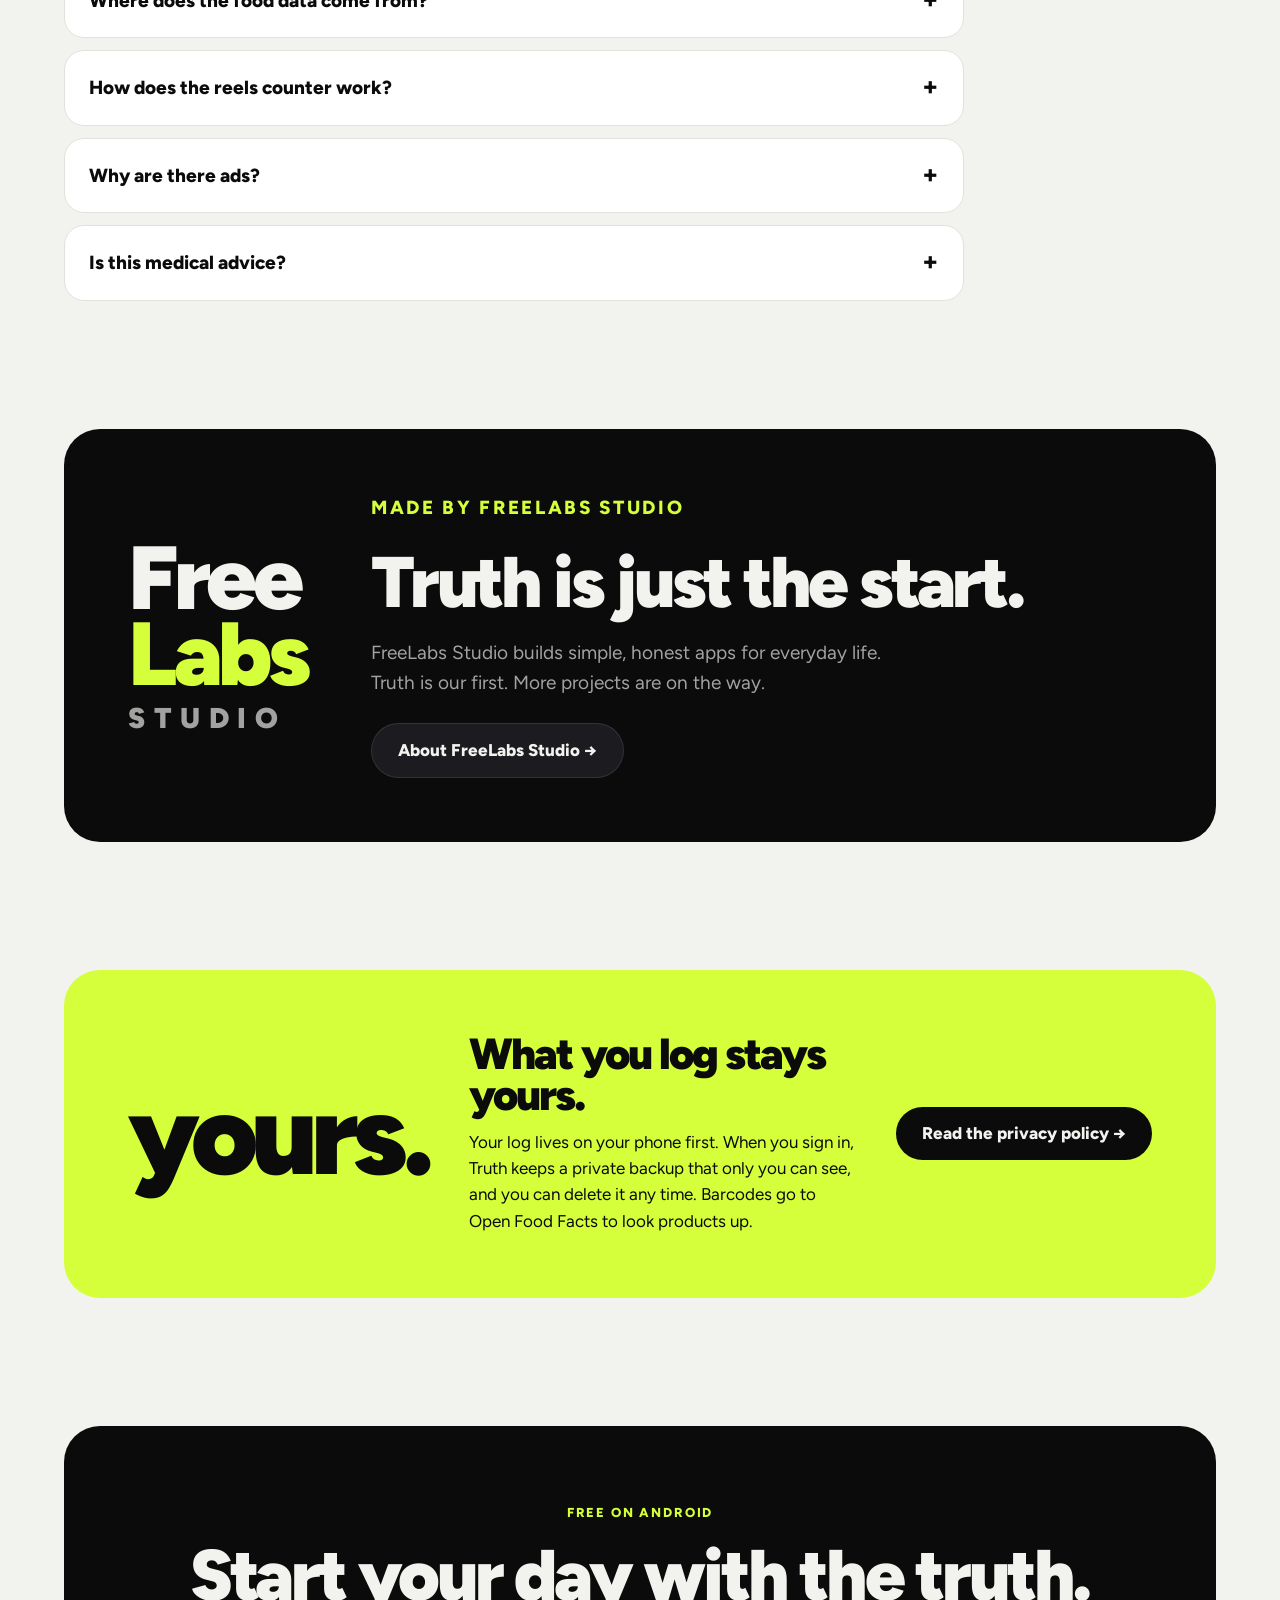
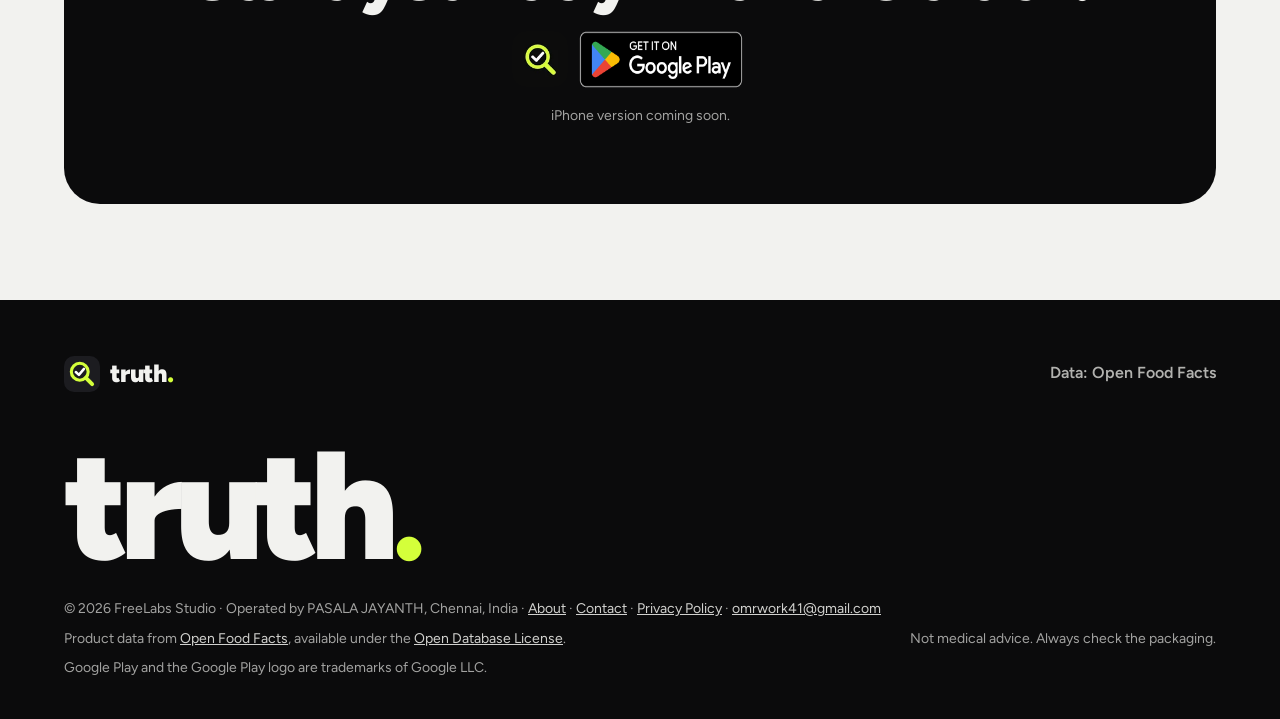
==== commit c65f0b32: "Nimbu walks along the lime band edge to edge; tap to wave hi with a chirp Co-Authored-By: Claude Opu" ====
--- a/index.html
+++ b/index.html
@@ -142,9 +142,10 @@
   .buddy .b-say { position: absolute; left: 50%; bottom: 100%; transform: translate(-50%, 8px) scale(.9); width: max-content; max-width: 230px; background: var(--card); color: var(--ink); font-weight: 800; font-size: 15px; line-height: 1.3; padding: 10px 14px; border-radius: 16px; box-shadow: 0 14px 30px -10px rgba(0,0,0,.35); opacity: 0; pointer-events: none; transition: opacity .2s, transform .25s cubic-bezier(.3,1.5,.5,1); z-index: 3; }
   .buddy .b-say::after { content: ""; position: absolute; left: 50%; top: 100%; margin-left: -7px; border: 7px solid transparent; border-top-color: var(--card); }
   .buddy.talking .b-say { opacity: 1; transform: translate(-50%, 0) scale(1); }
-  .b-hero { position: absolute; width: 140px; left: -6%; bottom: -96px; z-index: 4; animation: float 6s ease-in-out infinite; }
-  .b-hero .b-say { background: var(--volt); }
-  .b-hero .b-say::after { border-top-color: var(--volt); }
+  .walkway { position: relative; height: 0; z-index: 5; overflow-x: clip; overflow-y: visible; }
+  .b-walk { position: absolute; left: 0; bottom: -9px; width: 110px; }
+  .b-walk .b-art svg { transform-origin: 45% 50%; }
+  .b-walk:hover .b-art { transform: none; }
   .gang-hint { font-size: 15px !important; font-weight: 700; color: var(--ink) !important; margin: 26px 0 4px; }
   .gang { display: flex; flex-wrap: wrap; gap: 4px 6px; padding-top: 64px; }
   .gang .buddy { width: 92px; }
@@ -203,10 +204,6 @@
     .band-card, .studio-card { grid-template-columns: 1fr; gap: 20px; }
     .free-head { grid-template-columns: 1fr; }
     .b-free { width: 130px; margin-top: 40px; }
-    .b-hero { width: 104px; left: 0; bottom: -58px; }
-    .b-hero .b-say { left: 8px; transform: translate(0, 8px) scale(.9); transform-origin: left bottom; }
-    .b-hero.talking .b-say { transform: none; }
-    .b-hero .b-say::after { left: 40px; }
   }
   @media (max-width: 560px) {
     .d-front { width: 230px; left: 0; }
@@ -275,12 +272,14 @@
     <div class="stage" aria-hidden="true">
       <div class="glow"></div>
       <figure class="device d-back"><img src="assets/screens/v17/today-360.webp" srcset="assets/screens/v17/today-360.webp 360w, assets/screens/v17/today-720.webp 720w" sizes="250px" width="360" height="780" alt=""></figure>
-      <button class="buddy b-hero" type="button" data-buddy="nimbu" data-hello="Hi! I'm Nimbu. Tap me!" aria-label="Nimbu, your buddy. Tap to hear Nimbu"></button>
       <figure class="device d-front"><img src="assets/screens/v17/hi-360.webp" srcset="assets/screens/v17/hi-360.webp 360w, assets/screens/v17/hi-720.webp 720w" sizes="290px" width="360" height="780" alt=""></figure>
     </div>
   </div>
 </header>
 
+<div class="walkway">
+  <button class="buddy b-walk" type="button" data-buddy="nimbu" data-walk data-quiet data-sound="assets/nimbu-hi.mp3" aria-label="Nimbu, your buddy. Tap to say hi"></button>
+</div>
 <div class="ticker" aria-hidden="true">
   <div class="ticker-track">
     <span>Scan any food</span><span>Count calories</span><span>Cook with what you have</span><span>Walks on a map</span><span>Step rooms</span><span>Reels and shorts counter</span><span>Truth Score</span><span>Meet Nimbu</span>
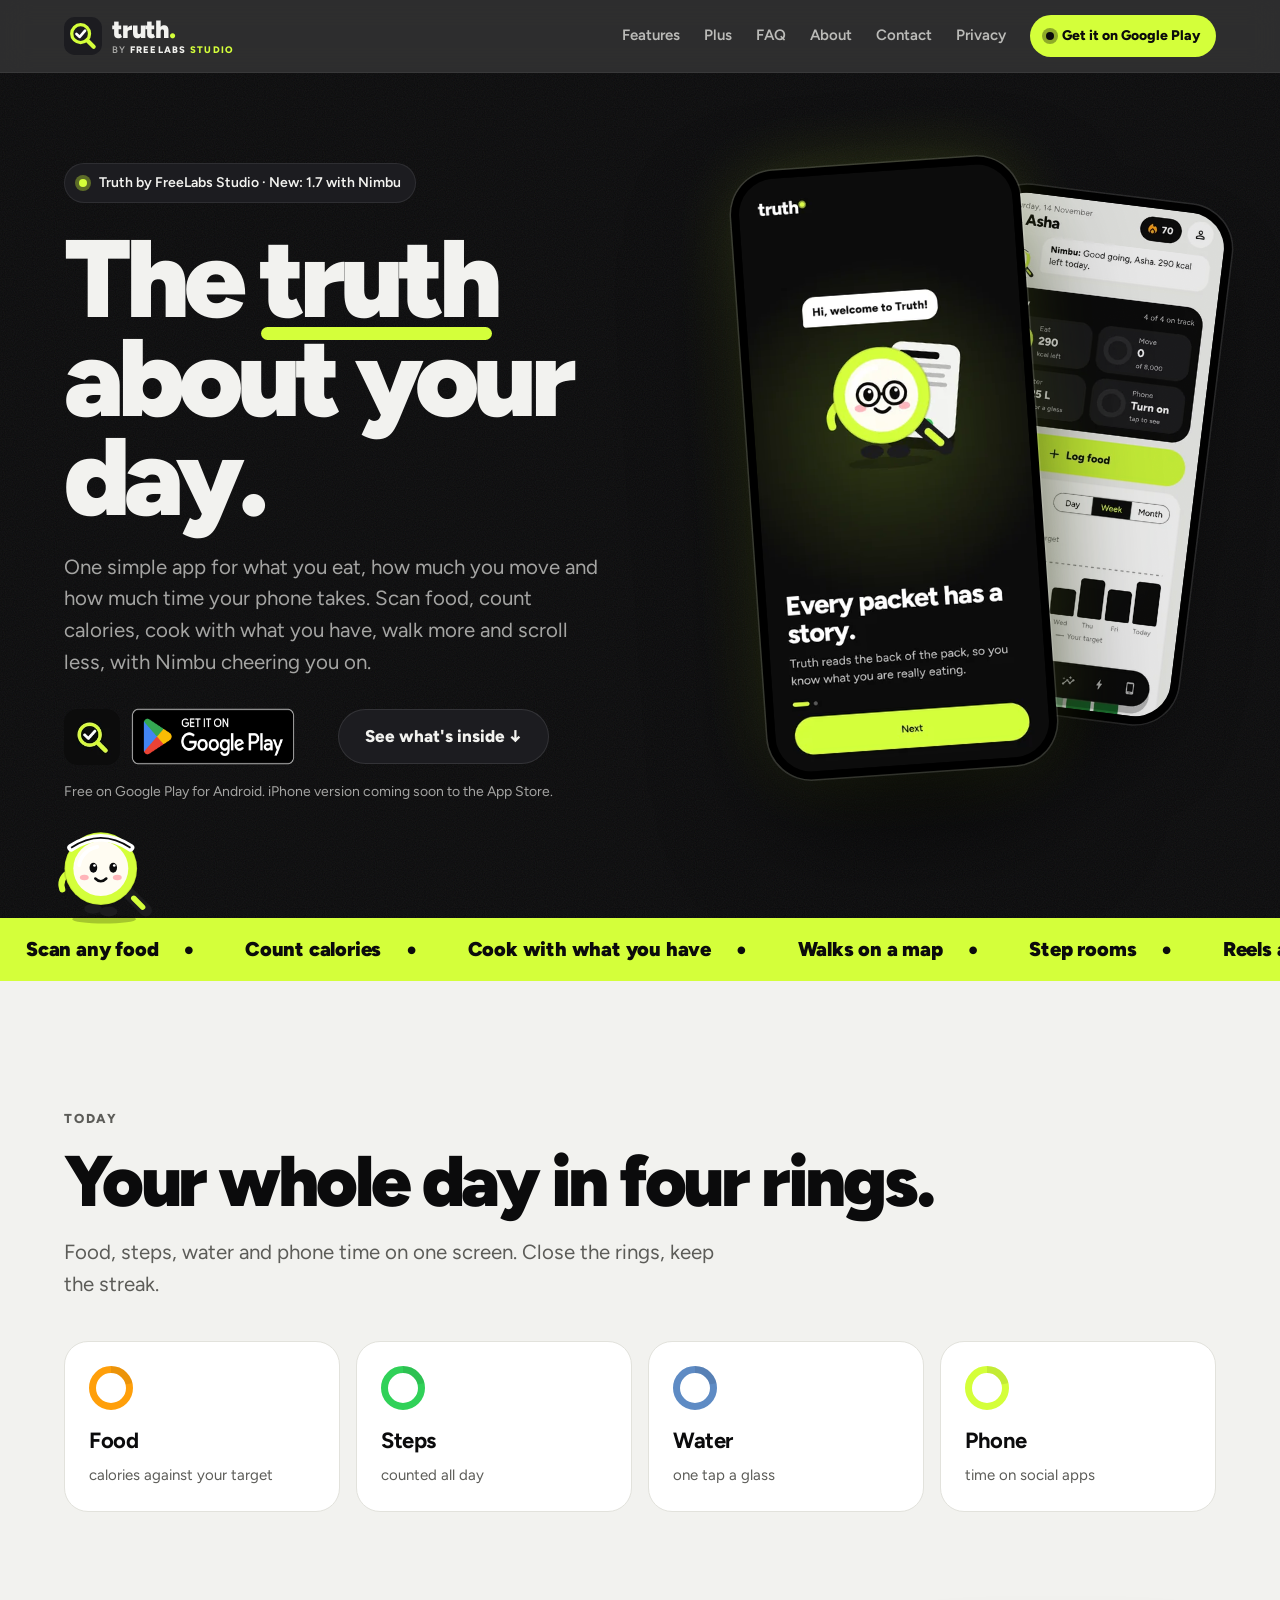
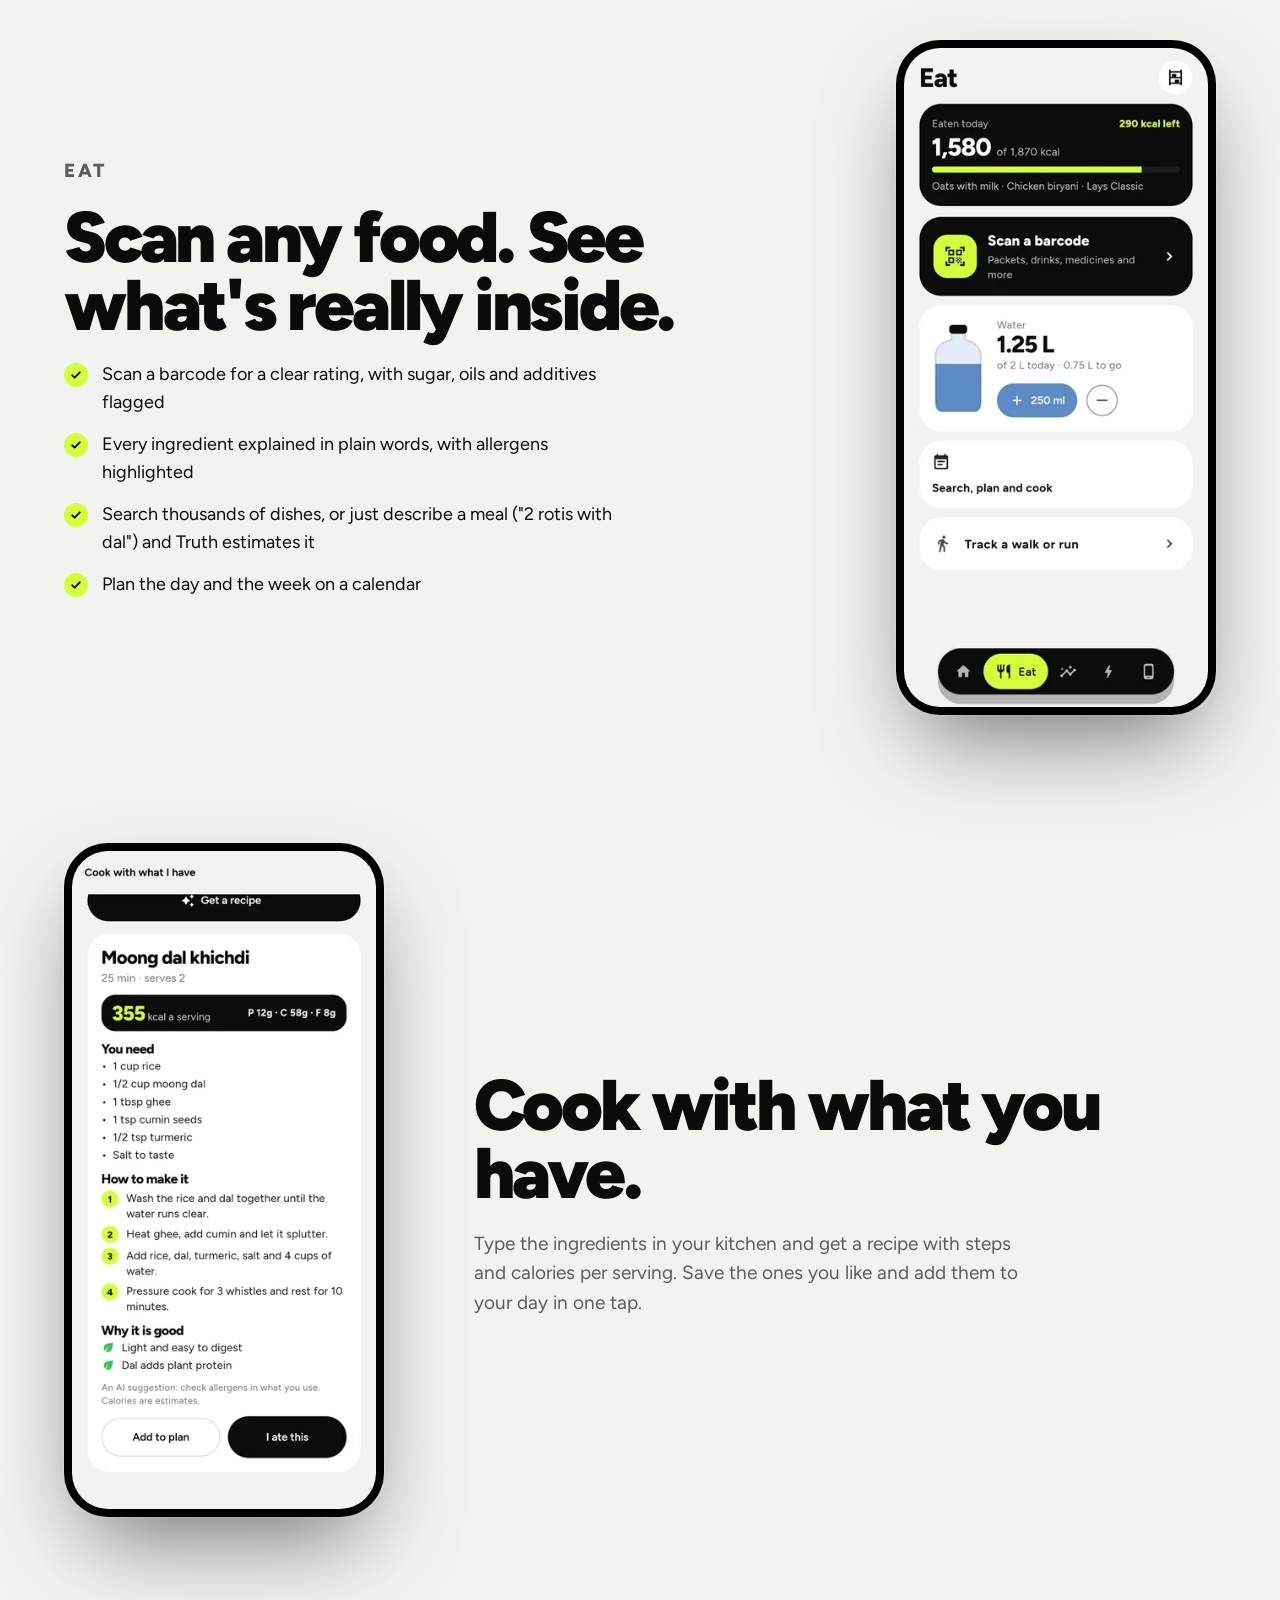
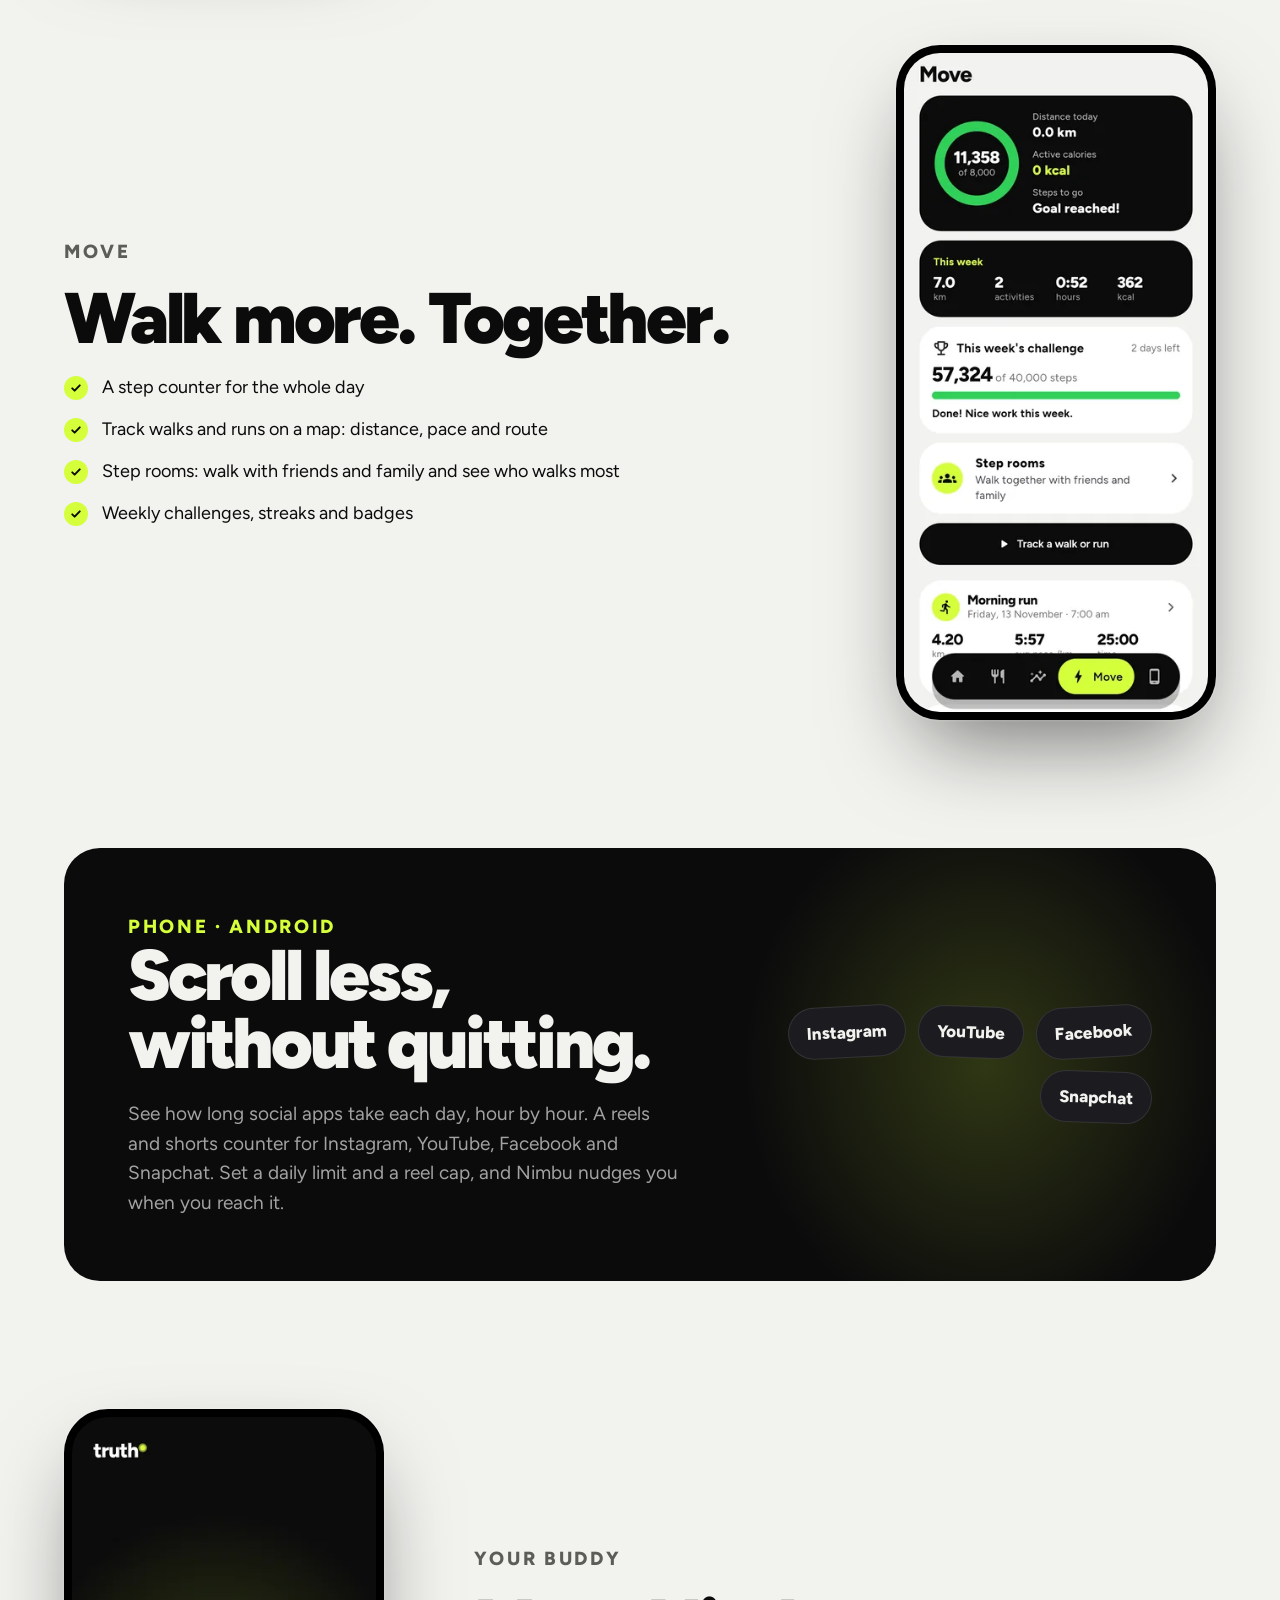
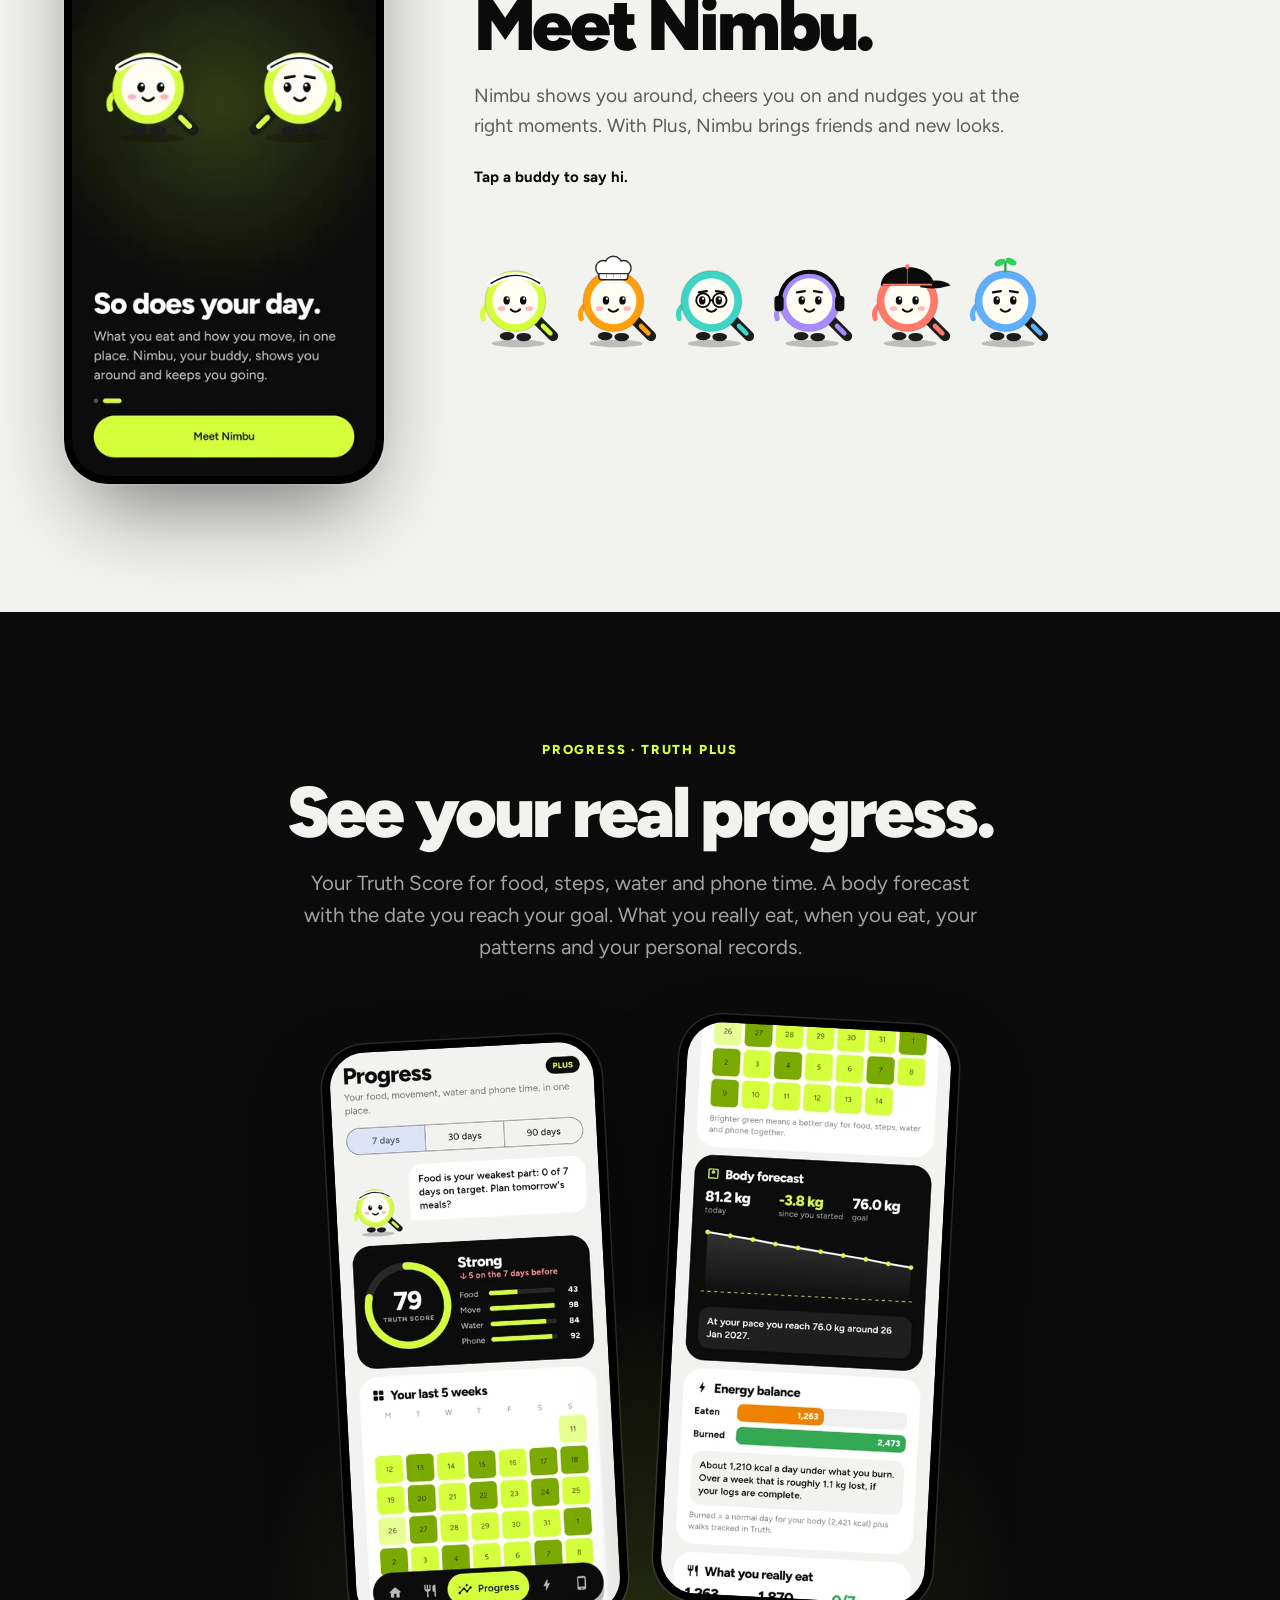
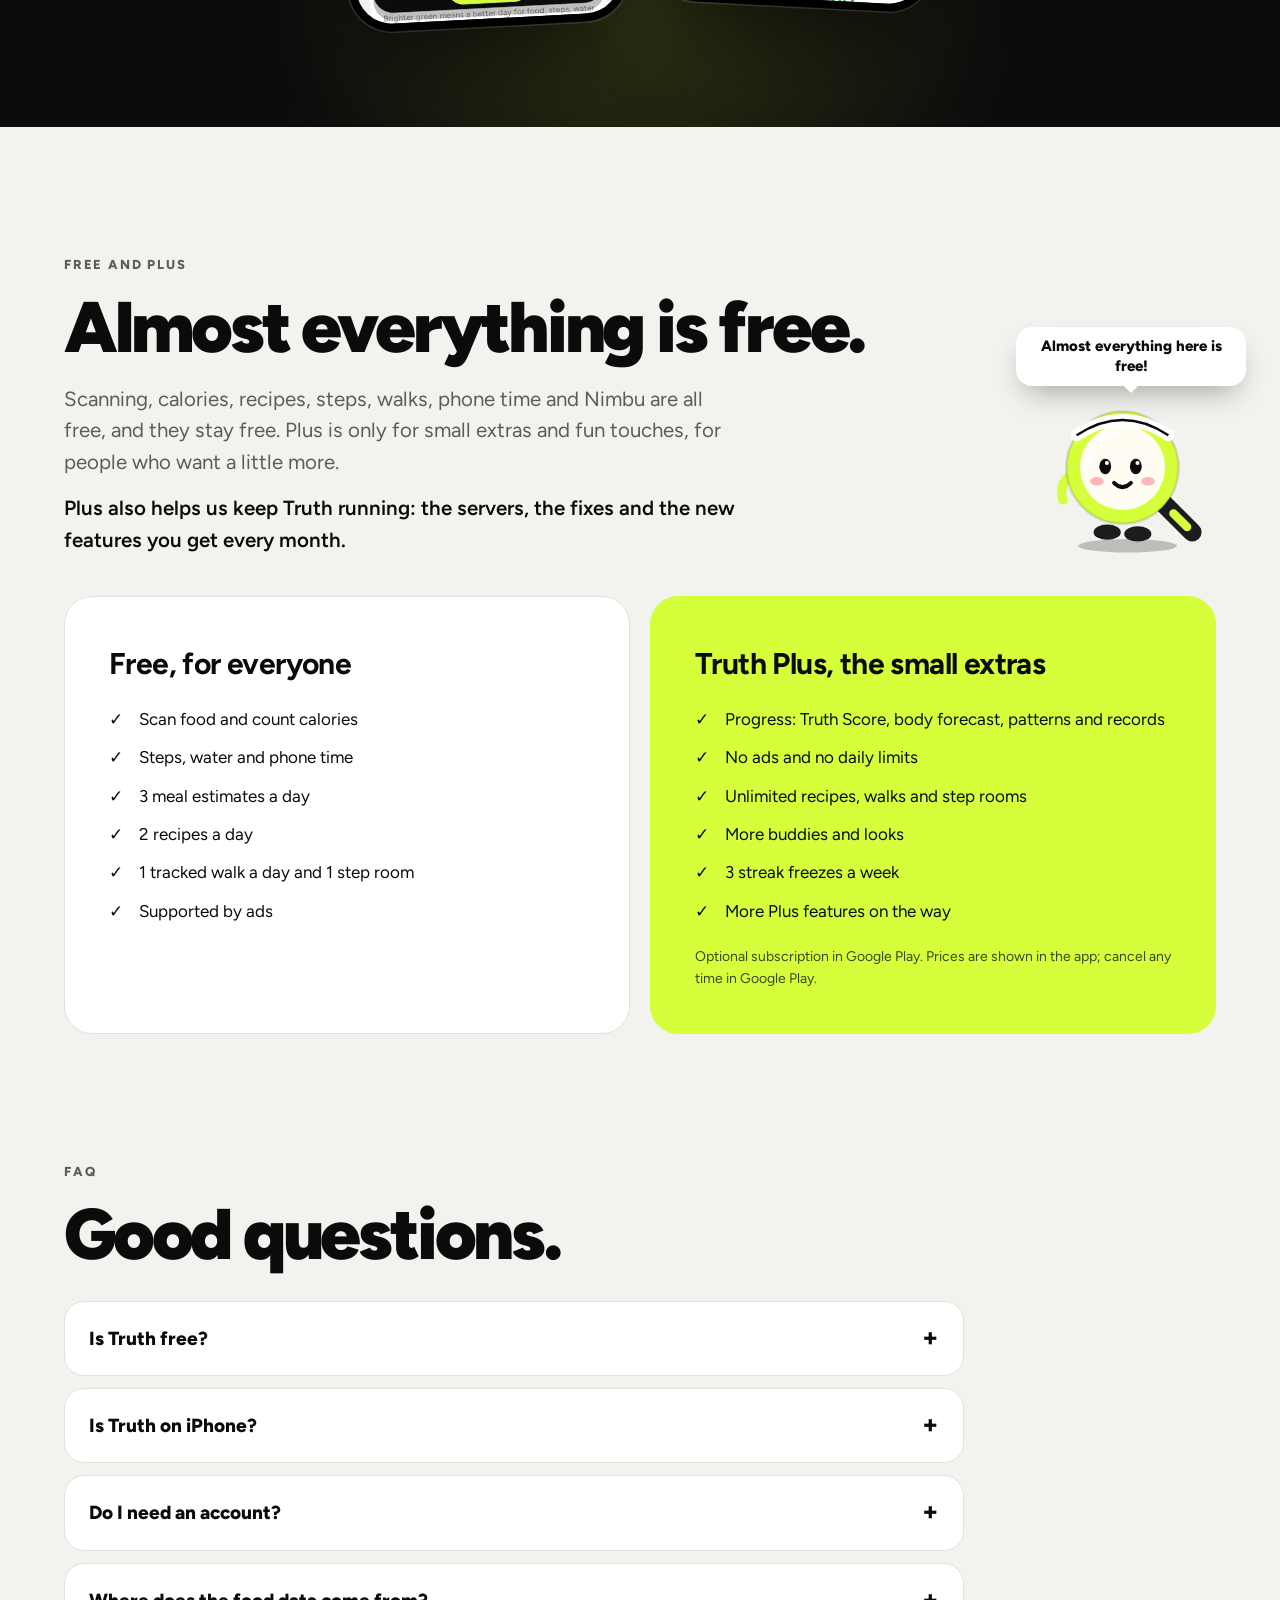
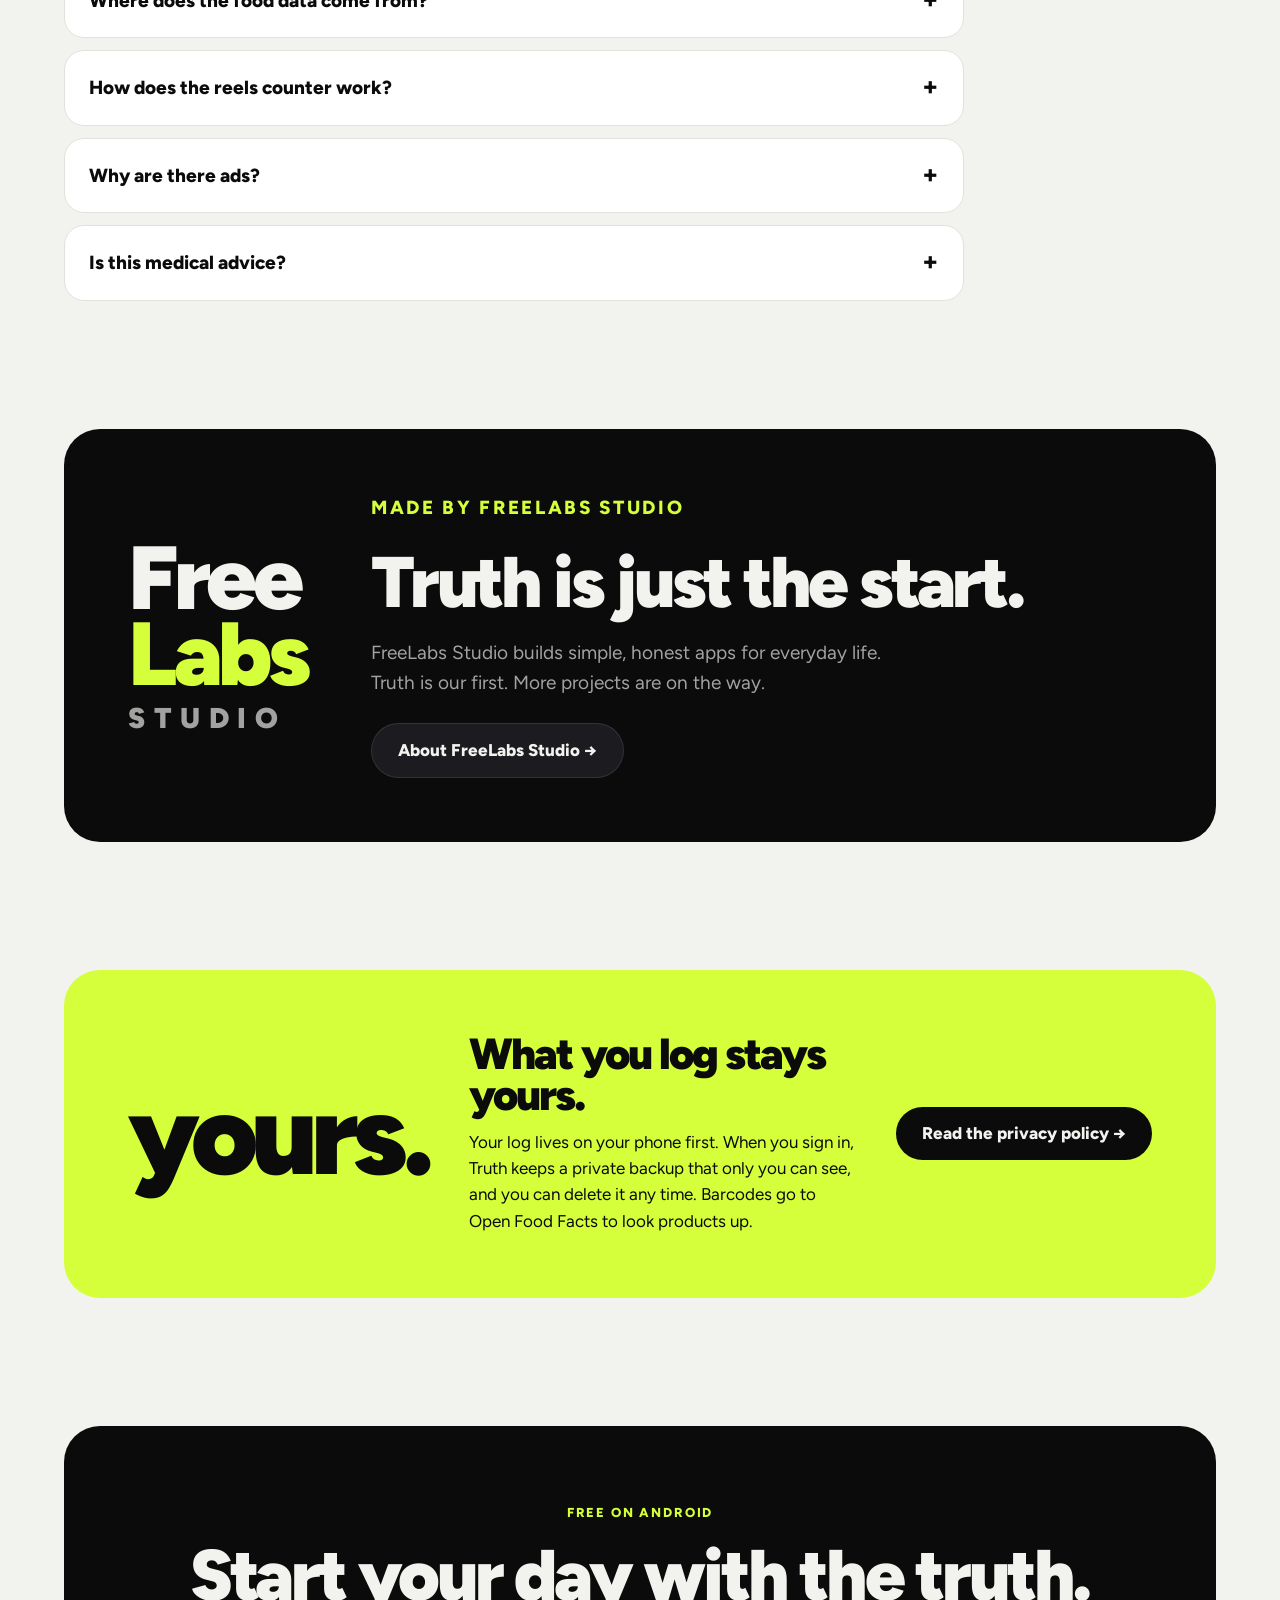
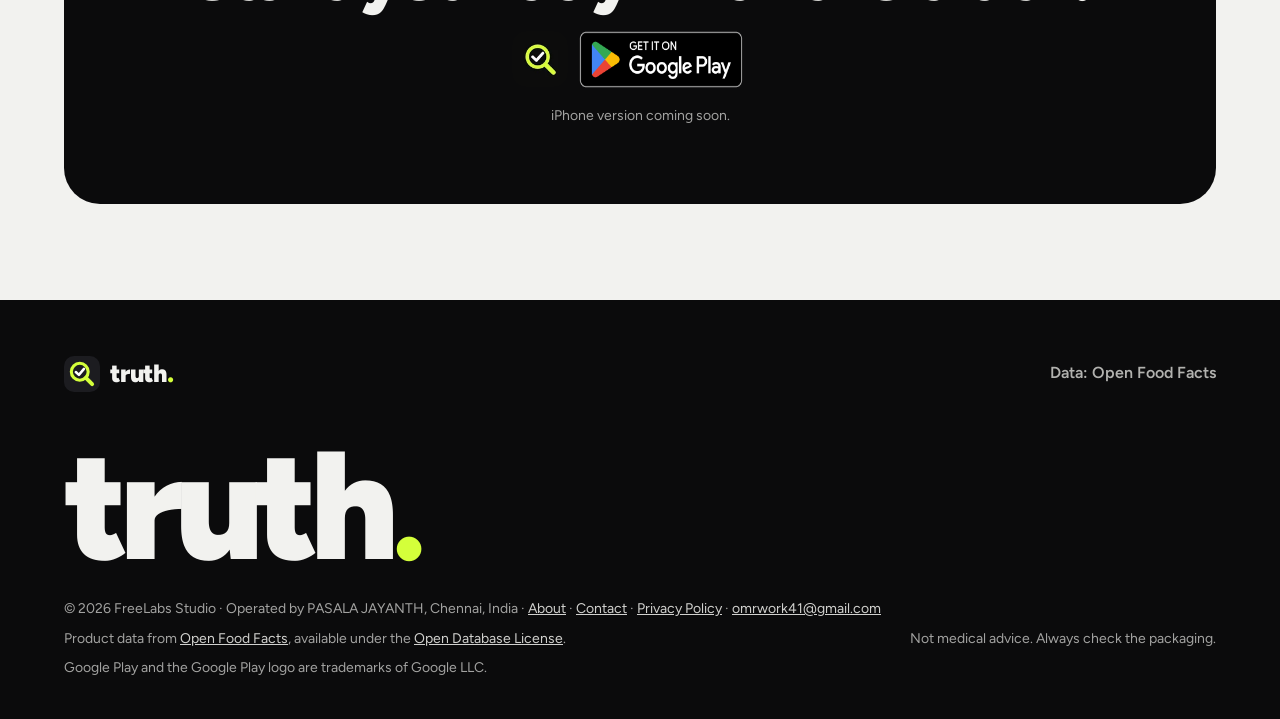
==== commit 7fc13a2d: "New share image with Nimbu and the buddies Co-Authored-By: Claude Opus 5.5 <noreply@anthropic.com>" ====
--- a/index.html
+++ b/index.html
@@ -15,7 +15,7 @@
 <meta property="og:image" content="https://truth.freefinance.site/assets/og.png">
 <meta property="og:image:width" content="1200">
 <meta property="og:image:height" content="630">
-<meta property="og:image:alt" content="Truth logo beside the Truth app's scan screen, with the words See what's really inside">
+<meta property="og:image:alt" content="Truth logo with Nimbu and the five other buddies, and the words: Scan food, count calories, walk more and scroll less. Almost everything is free.">
 <meta name="twitter:card" content="summary_large_image">
 <link rel="icon" href="data:image/svg+xml,%3Csvg xmlns='http://www.w3.org/2000/svg' viewBox='0 0 64 64'%3E%3Crect width='64' height='64' rx='18' fill='%230B0B0C'/%3E%3Ccircle cx='28' cy='28' r='15' fill='none' stroke='%23D4FF3A' stroke-width='5.5'/%3E%3Cpath d='M39 39 L50 50' stroke='%23D4FF3A' stroke-width='7' stroke-linecap='round'/%3E%3Cpath d='M21 28.5 L26.5 33.5 L35.5 23' fill='none' stroke='%23fff' stroke-width='4.5' stroke-linecap='round' stroke-linejoin='round'/%3E%3C/svg%3E">
 <link rel="icon" href="favicon.svg" type="image/svg+xml">
